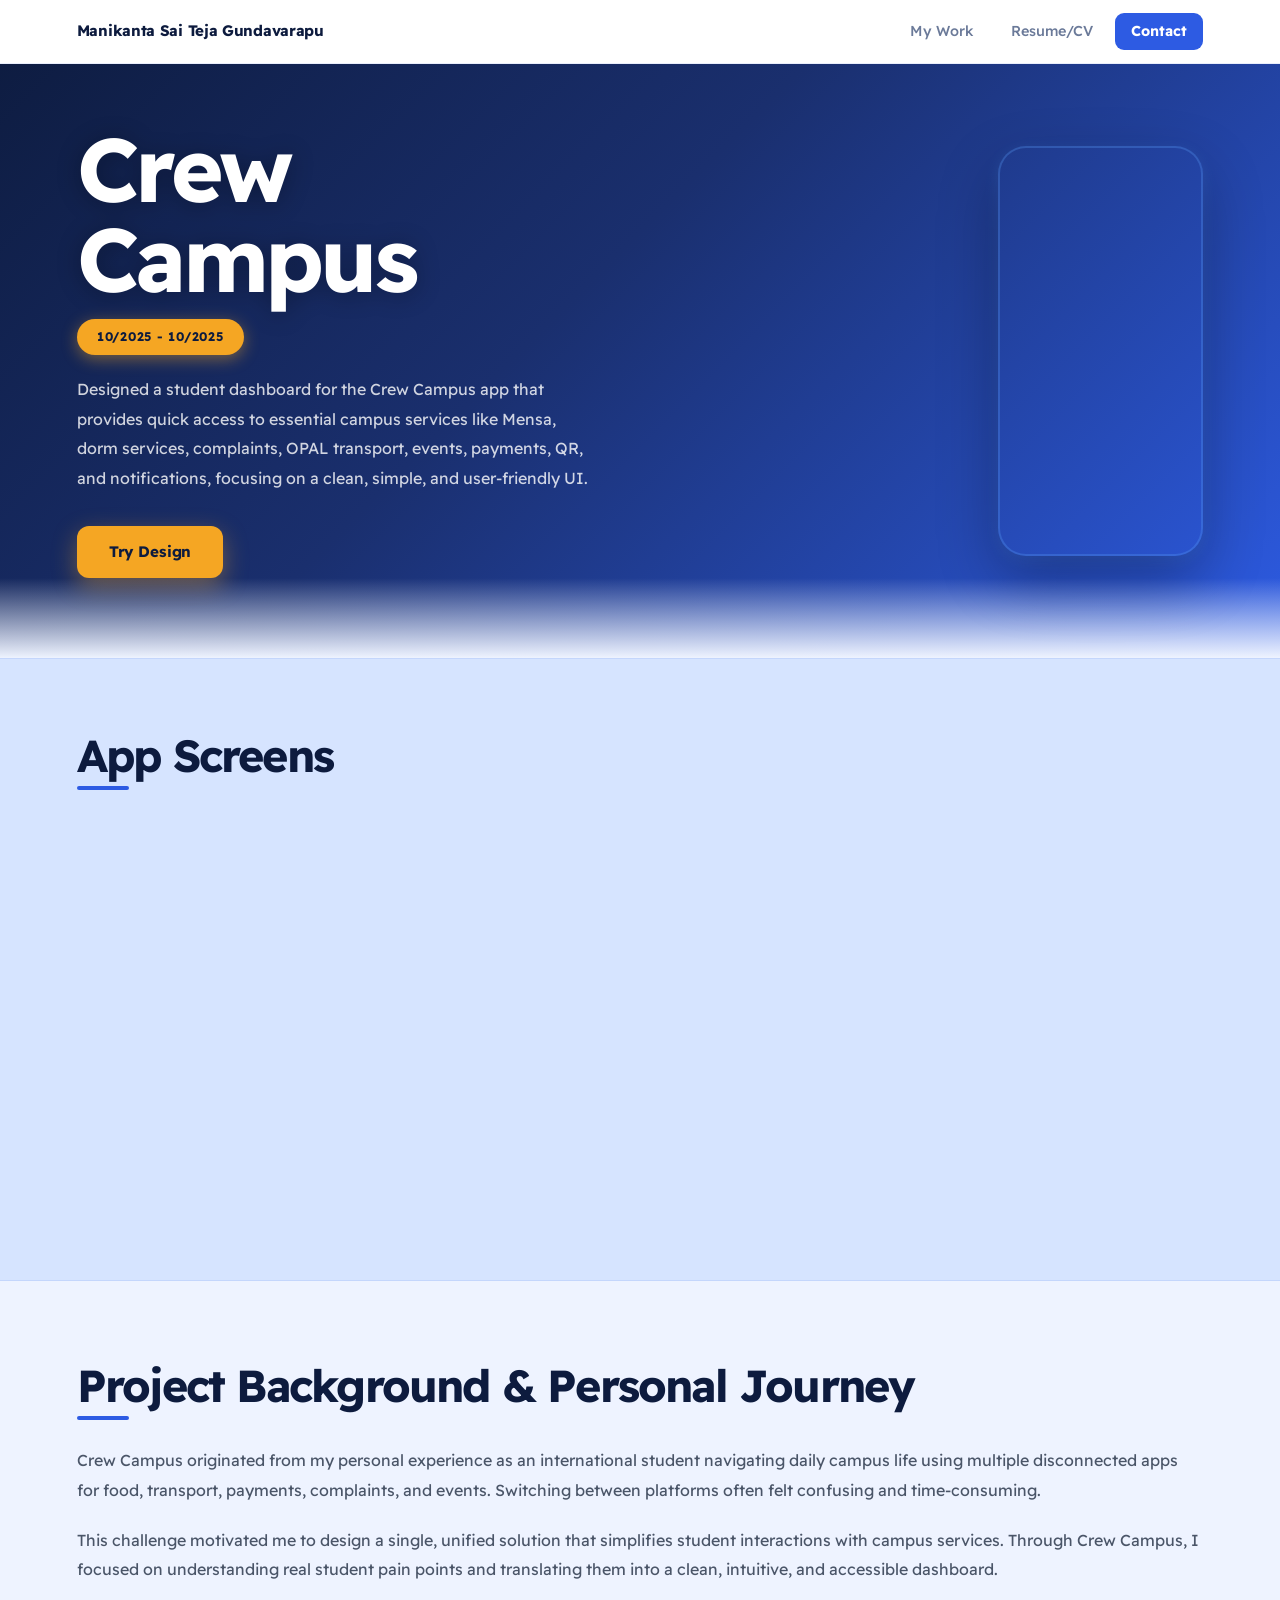
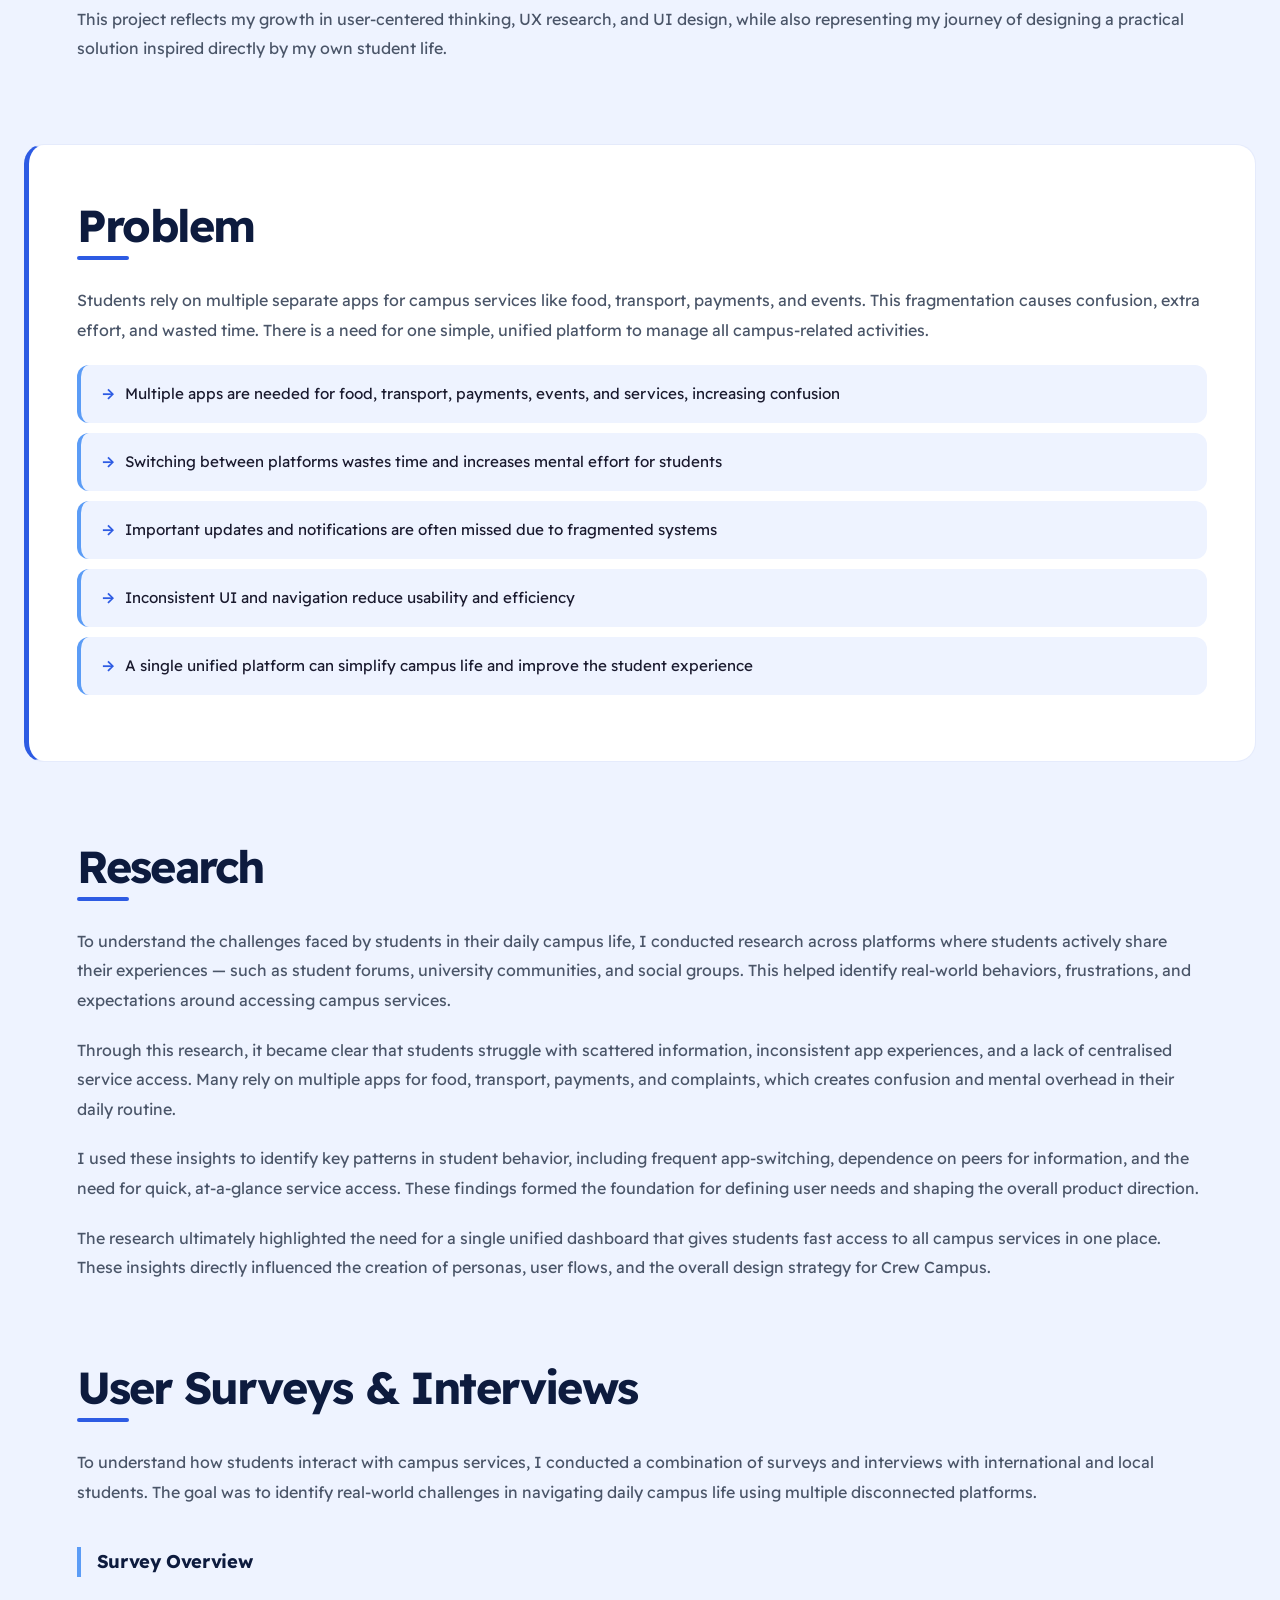
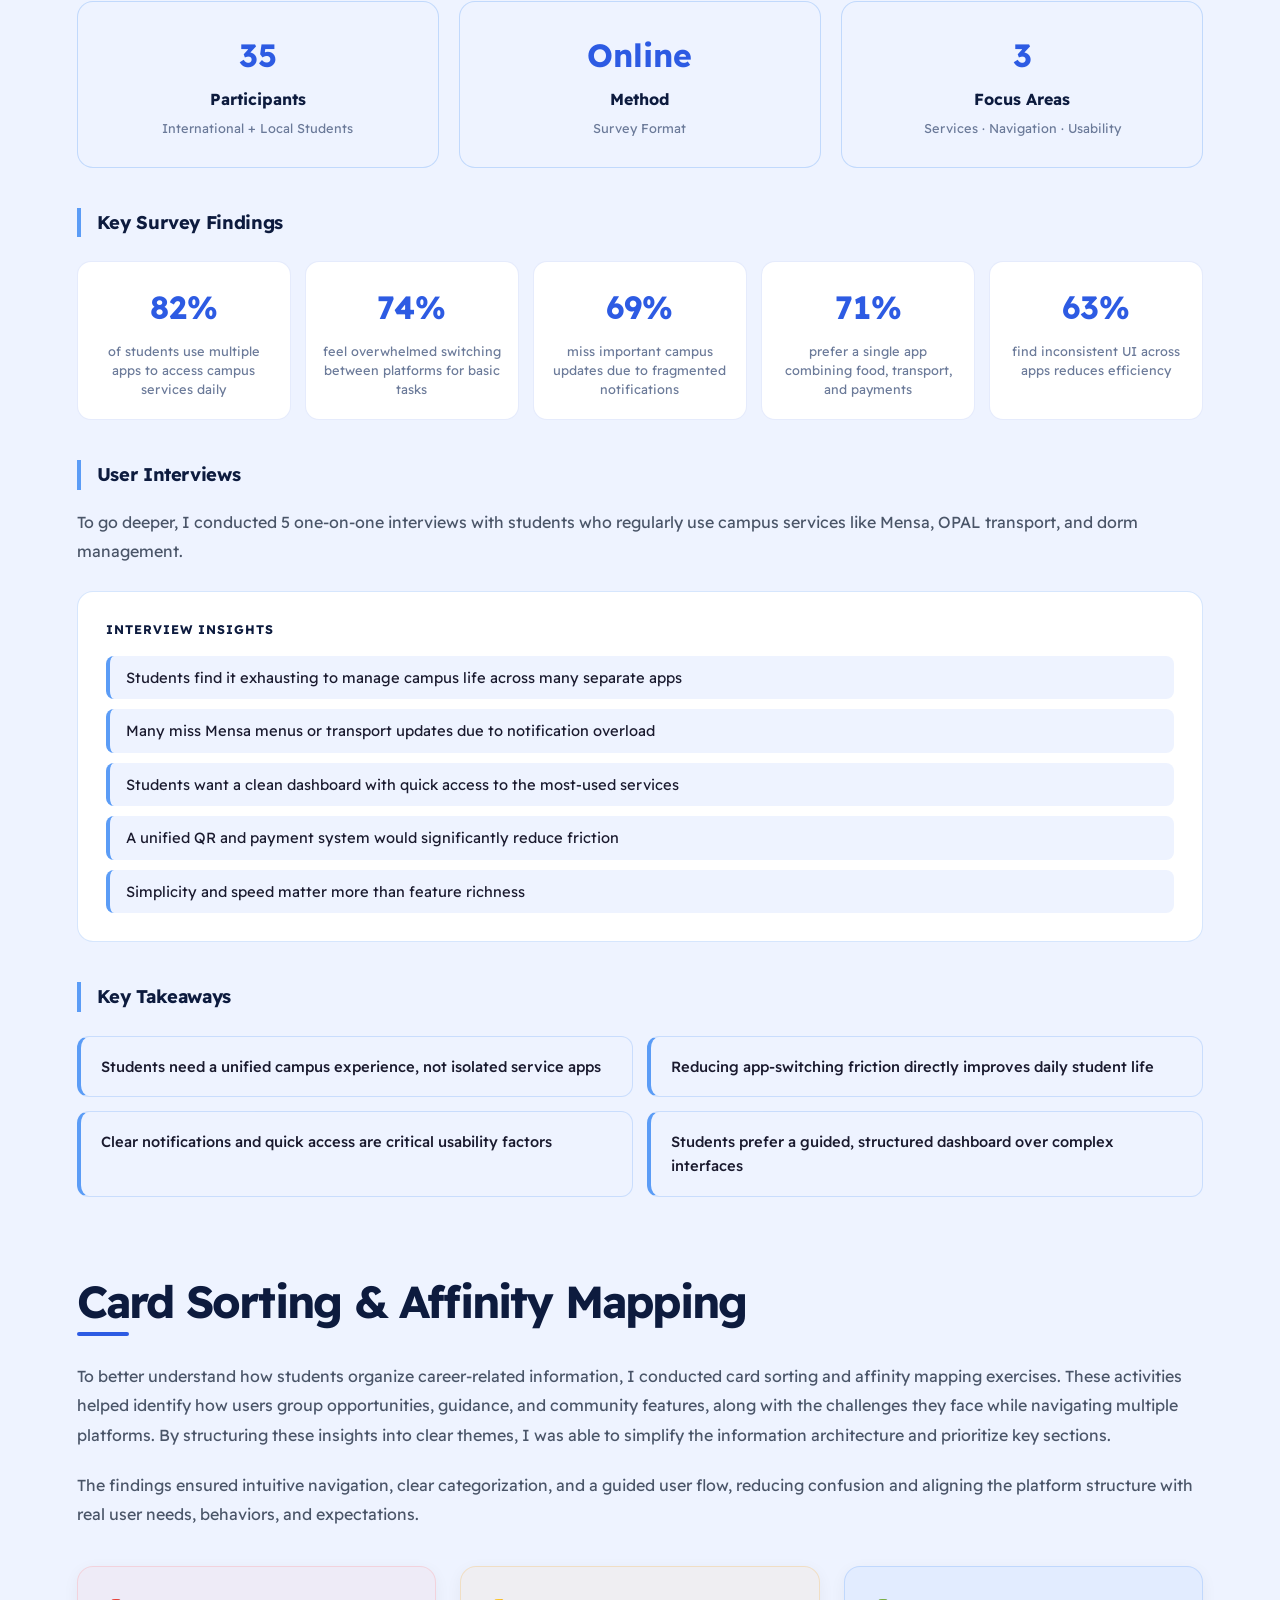
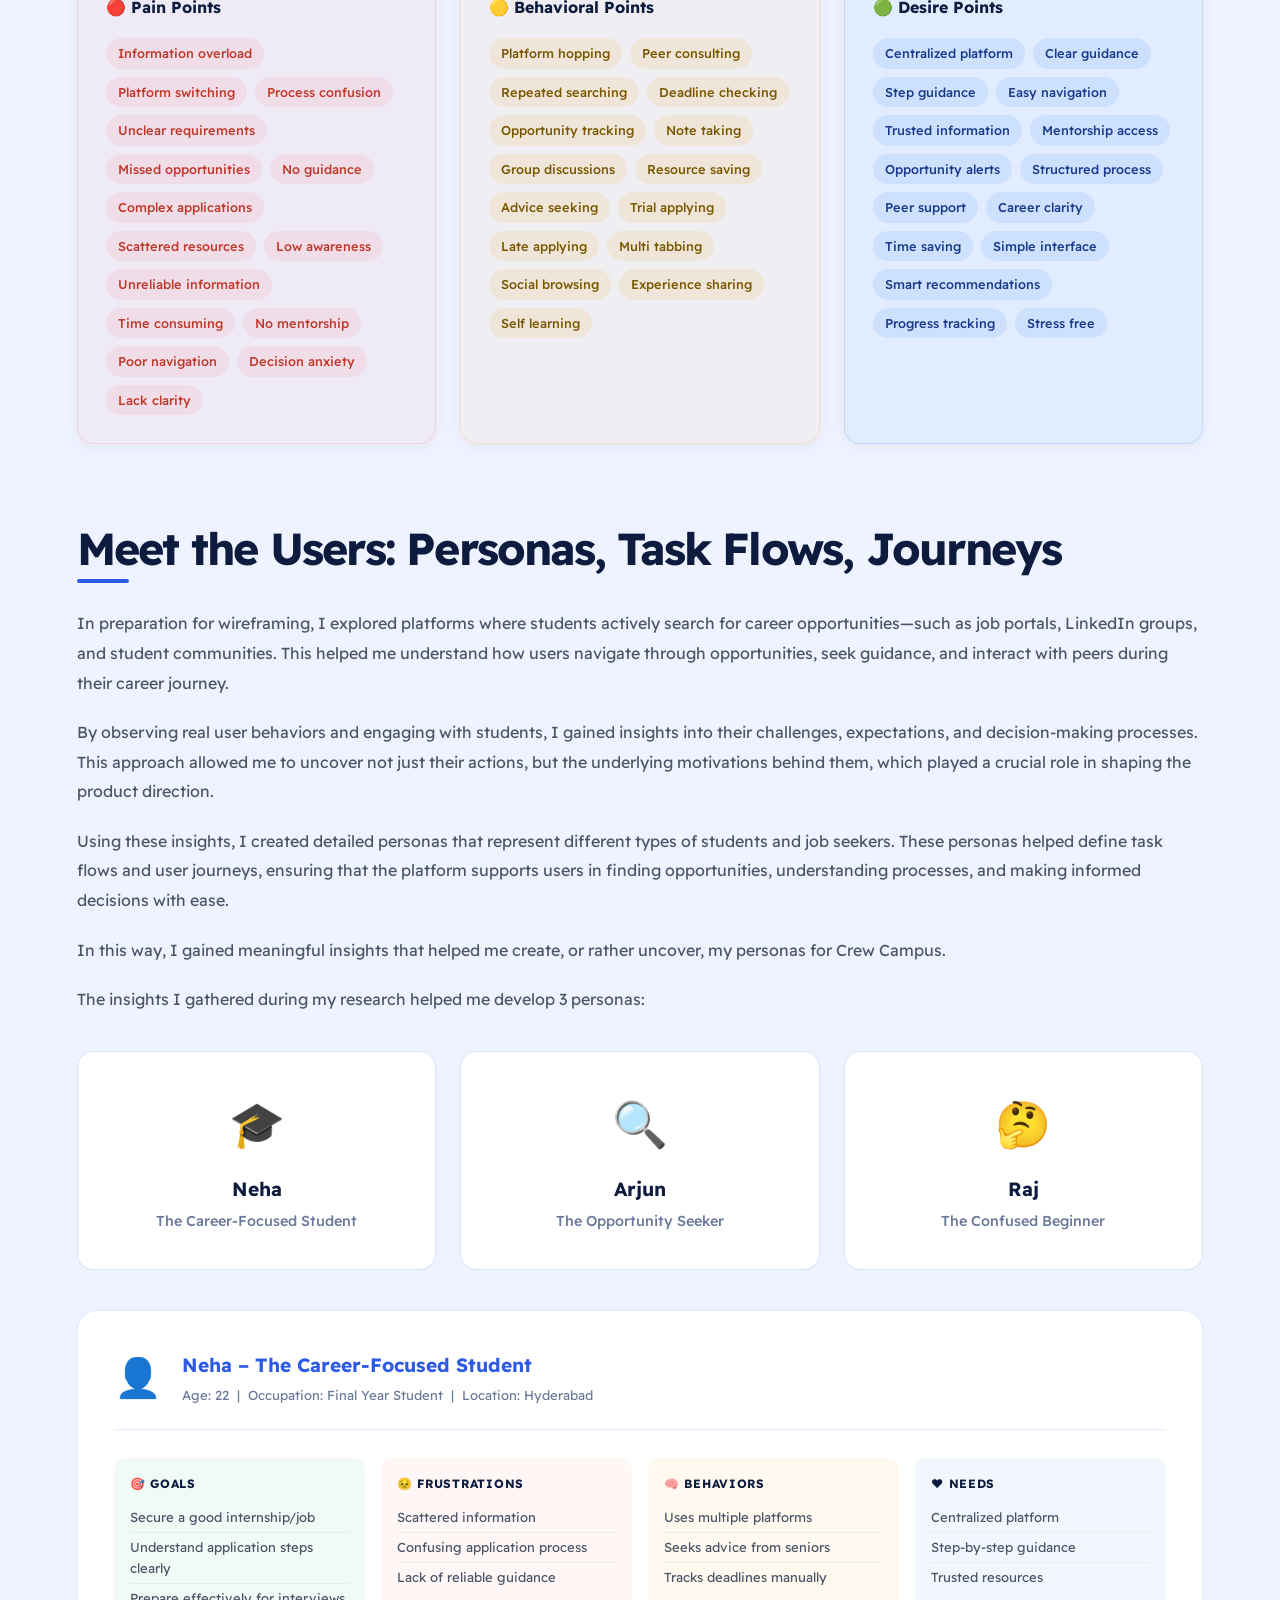
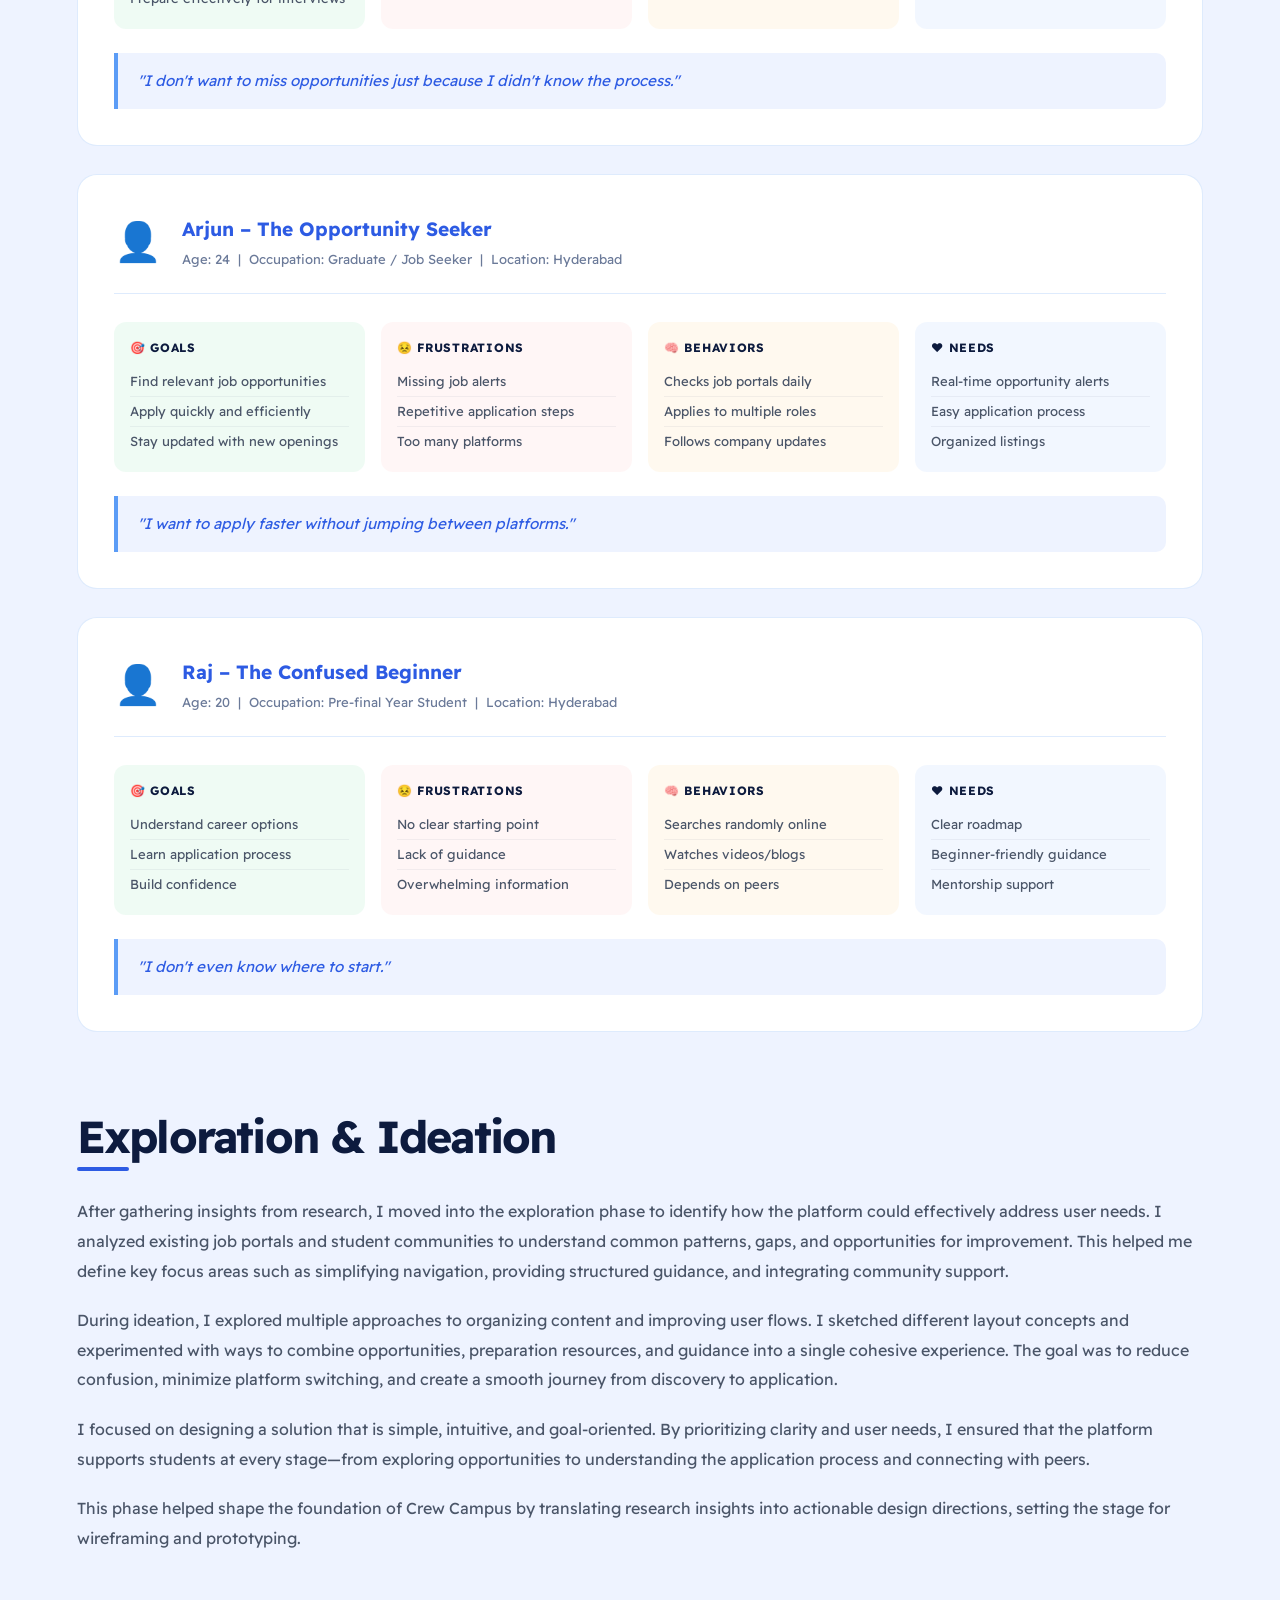
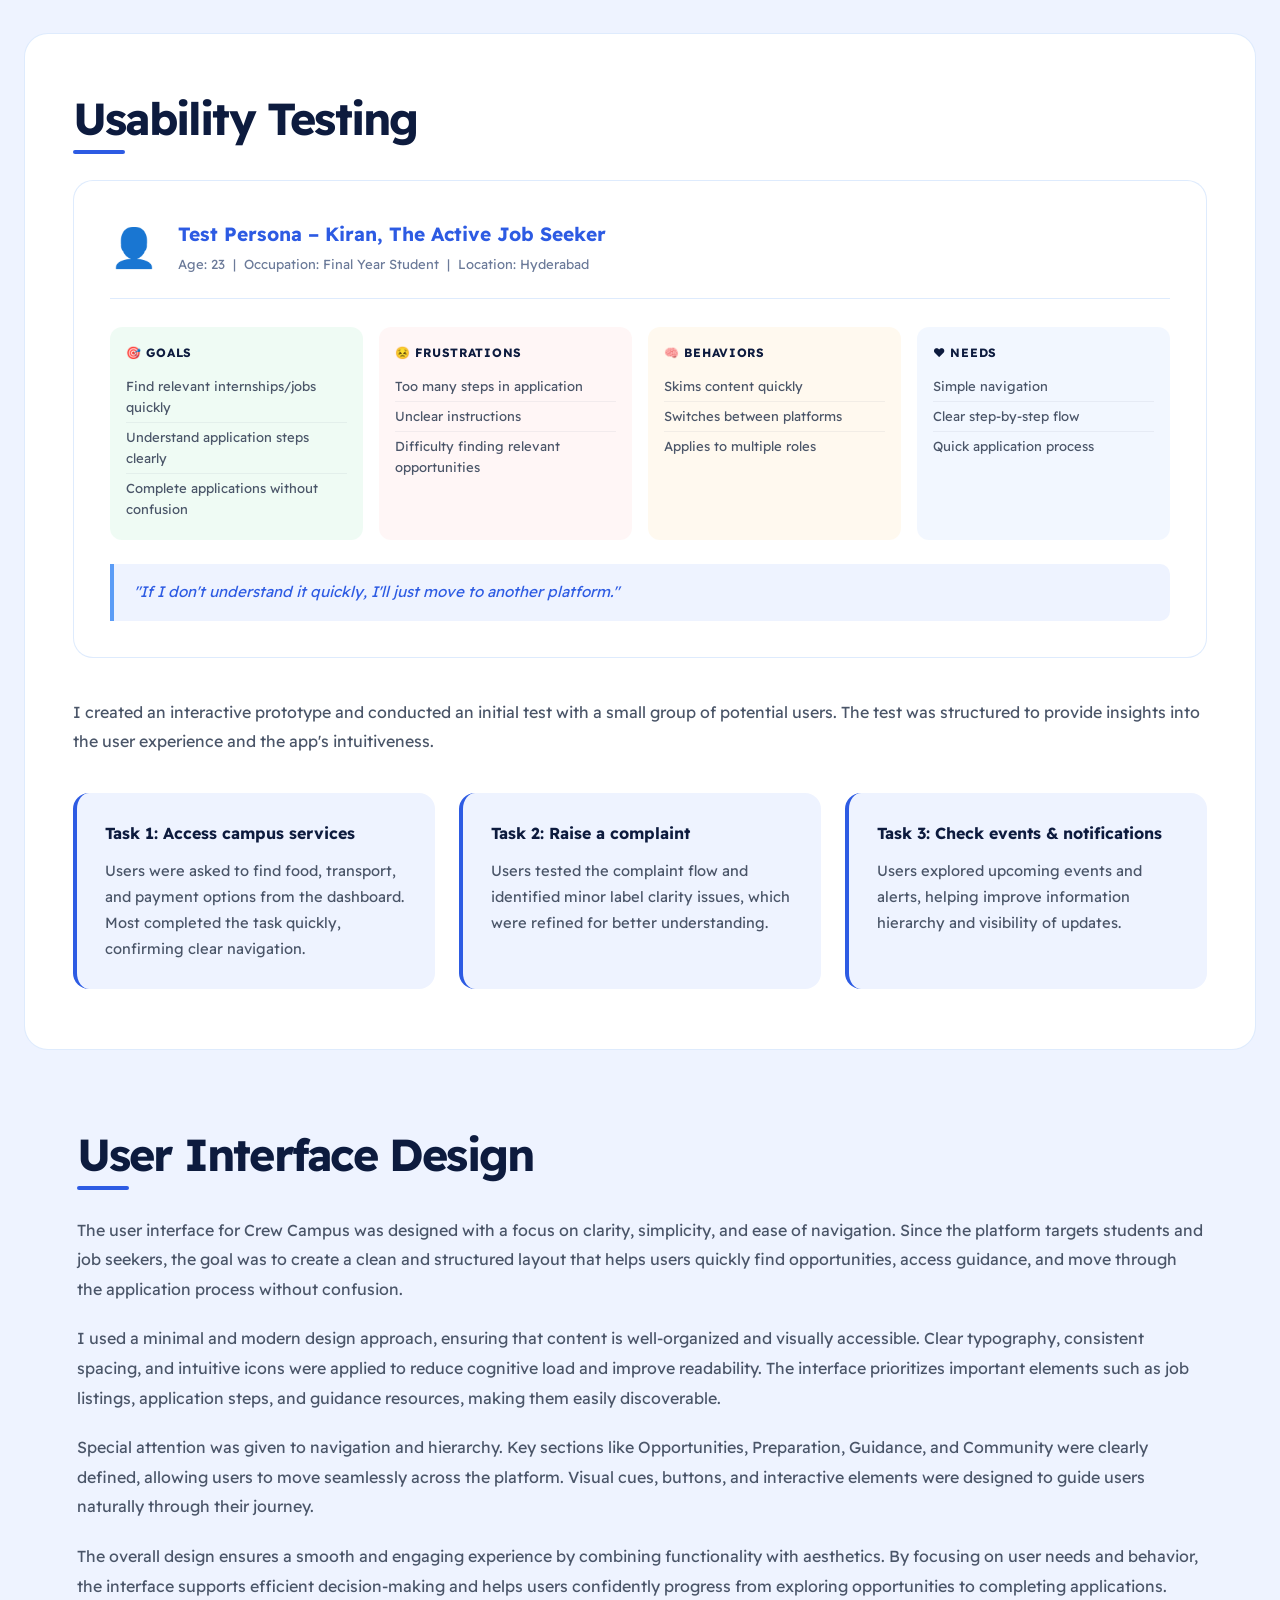
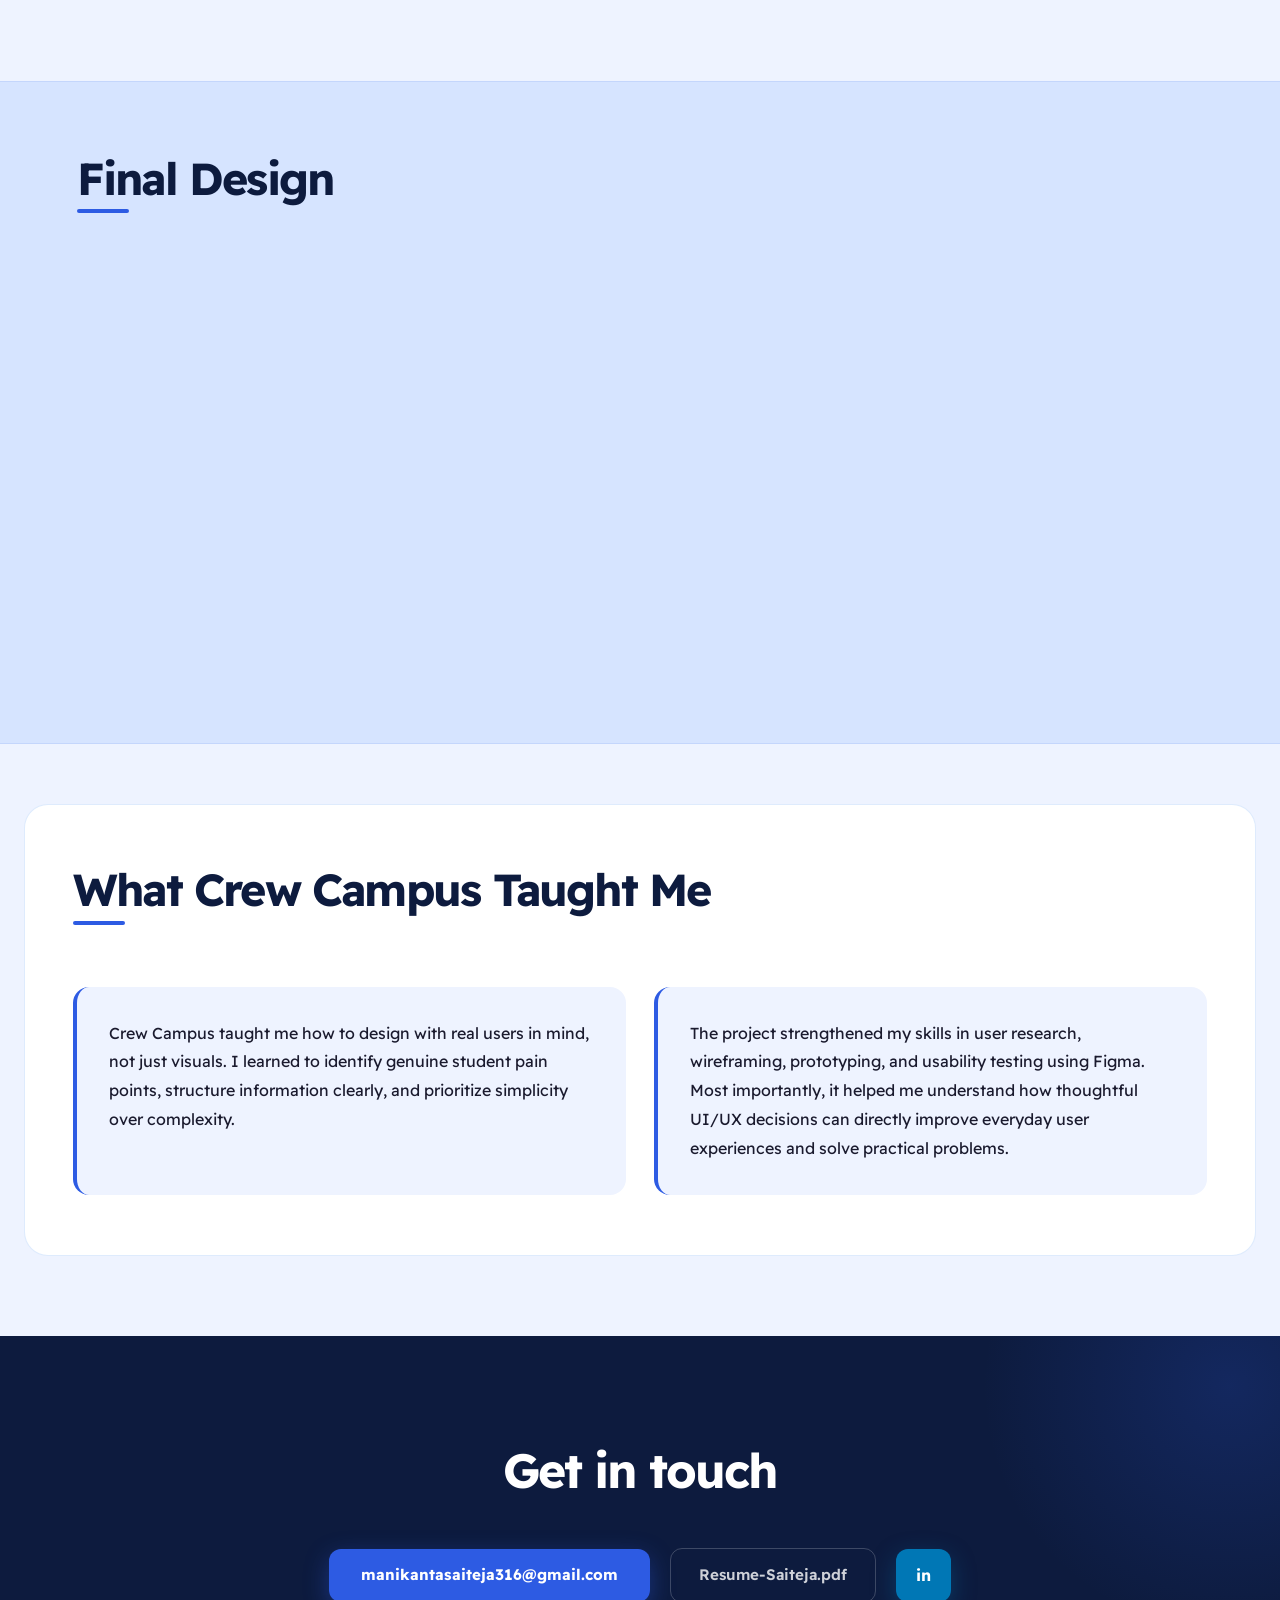
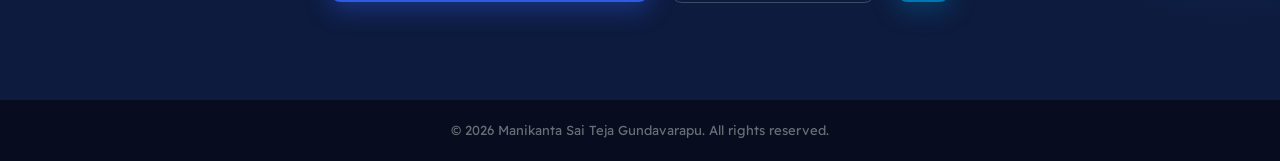
==== crew-campus/index.html @ d5b41d4a "Redesign portfolio: consistent light theme, new color systems for all case studies" ====
<!DOCTYPE html>
<html lang="en">
<head>
    <meta charset="UTF-8">
    <meta name="viewport" content="width=device-width, initial-scale=1.0">
    <title>Crew Campus - Case Study</title>
    <link href="https://fonts.googleapis.com/css?family=Readex+Pro:400,500,600,700,800&display=swap" rel="stylesheet" />
    <link rel="preconnect" href="https://fonts.googleapis.com" />
    <link rel="preconnect" href="https://fonts.gstatic.com" crossorigin />
    <link href="https://fonts.googleapis.com/css2?family=Inter:wght@400;500;600;700;800;900&display=swap" rel="stylesheet" />
    <link href="./css/main.css" rel="stylesheet" />
</head>
<body>
    <div class="main-container">
        <!-- Navigation Header -->
        <nav class="nav-header">
            <div class="nav-container">
                <a href="../index.html" class="nav-name">Manikanta Sai Teja Gundavarapu</a>
                <div class="nav-links">
                    <a href="../index.html" class="nav-item">My Work</a>
                    <a href="https://drive.google.com/file/d/1WfQl97TthRZkP6kutEcEHhvJuOFtfp_x/view?usp=sharing" target="_blank" rel="noopener" class="nav-item">Resume/CV</a>
                    <a href="../contact-page.html" class="nav-item">Contact</a>
                </div>
            </div>
        </nav>

        <!-- Hero Section -->
        <section class="hero-section">
            <div class="hero-background">
                <div class="bg-screen bg-screen-1"></div>
                <div class="bg-screen bg-screen-2"></div>
                <div class="bg-screen bg-screen-3"></div>
                <div class="bg-screen bg-screen-4"></div>
                <div class="bg-screen bg-screen-5"></div>
            </div>
            <div class="hero-inner">
                <div class="hero-content">
                    <h1 class="project-title">Crew Campus</h1>
                    <div class="project-date">10/2025 - 10/2025</div>
                    <p class="project-description">Designed a student dashboard for the Crew Campus app that provides quick access to essential campus services like Mensa, dorm services, complaints, OPAL transport, events, payments, QR, and notifications, focusing on a clean, simple, and user-friendly UI.</p>
                    <a href="https://tech-mobile-82986399.figma.site/" target="_blank" class="try-design-button">Try Design</a>
                </div>
                <div class="hero-mobile">
                    <div class="main-mobile-screen"></div>
                </div>
            </div>
        </section>

        <!-- Mobile Screens Gallery -->
        <section class="mobile-gallery">
            <div class="gallery-inner">
                <h2 class="section-title">App Screens</h2>
                <div class="mobile-screens-grid">
                <div class="mobile-screen screen-1"></div>
                <div class="mobile-screen screen-2"></div>
                <div class="mobile-screen screen-3"></div>
                <div class="mobile-screen screen-4"></div>
                <div class="mobile-screen screen-5"></div>
                <div class="mobile-screen screen-6"></div>
                <div class="mobile-screen screen-7"></div>
                <div class="mobile-screen screen-8"></div>
            </div>
            </div>
        </section>

        <!-- Project Background -->
        <section class="content-section">
            <h2 class="section-title">Project Background & Personal Journey</h2>
            <p class="content-text">Crew Campus originated from my personal experience as an international student navigating daily campus life using multiple disconnected apps for food, transport, payments, complaints, and events. Switching between platforms often felt confusing and time-consuming.</p>
            
            <p class="content-text">This challenge motivated me to design a single, unified solution that simplifies student interactions with campus services. Through Crew Campus, I focused on understanding real student pain points and translating them into a clean, intuitive, and accessible dashboard.</p>
            
            <p class="content-text">This project reflects my growth in user-centered thinking, UX research, and UI design, while also representing my journey of designing a practical solution inspired directly by my own student life.</p>
        </section>

        <!-- Problem Section -->
        <section class="problem-section">
            <h2 class="section-title">Problem</h2>
            <p class="content-text">Students rely on multiple separate apps for campus services like food, transport, payments, and events. This fragmentation causes confusion, extra effort, and wasted time. There is a need for one simple, unified platform to manage all campus-related activities.</p>
            
            <div class="problem-points">
                <ul>
                    <li>Multiple apps are needed for food, transport, payments, events, and services, increasing confusion</li>
                    <li>Switching between platforms wastes time and increases mental effort for students</li>
                    <li>Important updates and notifications are often missed due to fragmented systems</li>
                    <li>Inconsistent UI and navigation reduce usability and efficiency</li>
                    <li>A single unified platform can simplify campus life and improve the student experience</li>
                </ul>
            </div>
        </section>

        <!-- Research Section -->
        <section class="content-section">
            <h2 class="section-title">Research</h2>
            <p class="content-text">To understand the challenges faced by students in their daily campus life, I conducted research across platforms where students actively share their experiences — such as student forums, university communities, and social groups. This helped identify real-world behaviors, frustrations, and expectations around accessing campus services.</p>
            <p class="content-text">Through this research, it became clear that students struggle with scattered information, inconsistent app experiences, and a lack of centralised service access. Many rely on multiple apps for food, transport, payments, and complaints, which creates confusion and mental overhead in their daily routine.</p>
            <p class="content-text">I used these insights to identify key patterns in student behavior, including frequent app-switching, dependence on peers for information, and the need for quick, at-a-glance service access. These findings formed the foundation for defining user needs and shaping the overall product direction.</p>
            <p class="content-text">The research ultimately highlighted the need for a single unified dashboard that gives students fast access to all campus services in one place. These insights directly influenced the creation of personas, user flows, and the overall design strategy for Crew Campus.</p>
        </section>

        <!-- User Surveys & Interviews -->
        <section class="content-section">
            <h2 class="section-title">User Surveys & Interviews</h2>
            <p class="content-text">To understand how students interact with campus services, I conducted a combination of surveys and interviews with international and local students. The goal was to identify real-world challenges in navigating daily campus life using multiple disconnected platforms.</p>

            <h3 class="subsection-title">Survey Overview</h3>
            <div class="survey-overview-grid">
                <div class="survey-stat-card">
                    <span class="survey-stat-number">35</span>
                    <span class="survey-stat-label">Participants</span>
                    <span class="survey-stat-sub">International + Local Students</span>
                </div>
                <div class="survey-stat-card">
                    <span class="survey-stat-number">Online</span>
                    <span class="survey-stat-label">Method</span>
                    <span class="survey-stat-sub">Survey Format</span>
                </div>
                <div class="survey-stat-card">
                    <span class="survey-stat-number">3</span>
                    <span class="survey-stat-label">Focus Areas</span>
                    <span class="survey-stat-sub">Services · Navigation · Usability</span>
                </div>
            </div>

            <h3 class="subsection-title">Key Survey Findings</h3>
            <div class="survey-findings-grid">
                <div class="finding-card"><span class="finding-percent">82%</span><p>of students use multiple apps to access campus services daily</p></div>
                <div class="finding-card"><span class="finding-percent">74%</span><p>feel overwhelmed switching between platforms for basic tasks</p></div>
                <div class="finding-card"><span class="finding-percent">69%</span><p>miss important campus updates due to fragmented notifications</p></div>
                <div class="finding-card"><span class="finding-percent">71%</span><p>prefer a single app combining food, transport, and payments</p></div>
                <div class="finding-card"><span class="finding-percent">63%</span><p>find inconsistent UI across apps reduces efficiency</p></div>
            </div>

            <h3 class="subsection-title">User Interviews</h3>
            <p class="content-text">To go deeper, I conducted 5 one-on-one interviews with students who regularly use campus services like Mensa, OPAL transport, and dorm management.</p>
            <div class="interview-insights">
                <h4 class="insights-title">Interview Insights</h4>
                <ul class="insights-list">
                    <li>Students find it exhausting to manage campus life across many separate apps</li>
                    <li>Many miss Mensa menus or transport updates due to notification overload</li>
                    <li>Students want a clean dashboard with quick access to the most-used services</li>
                    <li>A unified QR and payment system would significantly reduce friction</li>
                    <li>Simplicity and speed matter more than feature richness</li>
                </ul>
            </div>

            <h3 class="subsection-title">Key Takeaways</h3>
            <div class="takeaways-grid">
                <div class="takeaway-card">Students need a unified campus experience, not isolated service apps</div>
                <div class="takeaway-card">Reducing app-switching friction directly improves daily student life</div>
                <div class="takeaway-card">Clear notifications and quick access are critical usability factors</div>
                <div class="takeaway-card">Students prefer a guided, structured dashboard over complex interfaces</div>
            </div>
        </section>

        <!-- Card Sorting & Affinity Mapping -->
        <section class="content-section">
            <h2 class="section-title">Card Sorting & Affinity Mapping</h2>
            <p class="content-text">To better understand how students organize career-related information, I conducted card sorting and affinity mapping exercises. These activities helped identify how users group opportunities, guidance, and community features, along with the challenges they face while navigating multiple platforms. By structuring these insights into clear themes, I was able to simplify the information architecture and prioritize key sections.</p>
            <p class="content-text">The findings ensured intuitive navigation, clear categorization, and a guided user flow, reducing confusion and aligning the platform structure with real user needs, behaviors, and expectations.</p>

            <div class="affinity-grid">
                <div class="affinity-card pain">
                    <h3 class="affinity-title">🔴 Pain Points</h3>
                    <ul class="affinity-list">
                        <li>Information overload</li><li>Platform switching</li><li>Process confusion</li>
                        <li>Unclear requirements</li><li>Missed opportunities</li><li>No guidance</li>
                        <li>Complex applications</li><li>Scattered resources</li><li>Low awareness</li>
                        <li>Unreliable information</li><li>Time consuming</li><li>No mentorship</li>
                        <li>Poor navigation</li><li>Decision anxiety</li><li>Lack clarity</li>
                    </ul>
                </div>
                <div class="affinity-card behavioral">
                    <h3 class="affinity-title">🟡 Behavioral Points</h3>
                    <ul class="affinity-list">
                        <li>Platform hopping</li><li>Peer consulting</li><li>Repeated searching</li>
                        <li>Deadline checking</li><li>Opportunity tracking</li><li>Note taking</li>
                        <li>Group discussions</li><li>Resource saving</li><li>Advice seeking</li>
                        <li>Trial applying</li><li>Late applying</li><li>Multi tabbing</li>
                        <li>Social browsing</li><li>Experience sharing</li><li>Self learning</li>
                    </ul>
                </div>
                <div class="affinity-card desire">
                    <h3 class="affinity-title">🟢 Desire Points</h3>
                    <ul class="affinity-list">
                        <li>Centralized platform</li><li>Clear guidance</li><li>Step guidance</li>
                        <li>Easy navigation</li><li>Trusted information</li><li>Mentorship access</li>
                        <li>Opportunity alerts</li><li>Structured process</li><li>Peer support</li>
                        <li>Career clarity</li><li>Time saving</li><li>Simple interface</li>
                        <li>Smart recommendations</li><li>Progress tracking</li><li>Stress free</li>
                    </ul>
                </div>
            </div>
        </section>

        <!-- Meet the Users Section -->
        <section class="content-section">
            <h2 class="section-title">Meet the Users: Personas, Task Flows, Journeys</h2>
            <p class="content-text">In preparation for wireframing, I explored platforms where students actively search for career opportunities—such as job portals, LinkedIn groups, and student communities. This helped me understand how users navigate through opportunities, seek guidance, and interact with peers during their career journey.</p>
            <p class="content-text">By observing real user behaviors and engaging with students, I gained insights into their challenges, expectations, and decision-making processes. This approach allowed me to uncover not just their actions, but the underlying motivations behind them, which played a crucial role in shaping the product direction.</p>
            <p class="content-text">Using these insights, I created detailed personas that represent different types of students and job seekers. These personas helped define task flows and user journeys, ensuring that the platform supports users in finding opportunities, understanding processes, and making informed decisions with ease.</p>
            <p class="content-text">In this way, I gained meaningful insights that helped me create, or rather uncover, my personas for Crew Campus.</p>
            <p class="content-text">The insights I gathered during my research helped me develop 3 personas:</p>

            <div class="personas-grid">
                <div class="persona-card">
                    <div class="persona-avatar">🎓</div>
                    <h3 class="persona-name">Neha</h3>
                    <p class="persona-role">The Career-Focused Student</p>
                </div>
                <div class="persona-card">
                    <div class="persona-avatar">🔍</div>
                    <h3 class="persona-name">Arjun</h3>
                    <p class="persona-role">The Opportunity Seeker</p>
                </div>
                <div class="persona-card">
                    <div class="persona-avatar">🤔</div>
                    <h3 class="persona-name">Raj</h3>
                    <p class="persona-role">The Confused Beginner</p>
                </div>
            </div>

            <!-- Detailed Personas -->
            <div class="detailed-personas">

                <!-- Neha -->
                <div class="detailed-persona-card">
                    <div class="dp-header">
                        <span class="dp-avatar">👤</span>
                        <div>
                            <h3 class="dp-name">Neha – The Career-Focused Student</h3>
                            <p class="dp-meta">Age: 22 &nbsp;|&nbsp; Occupation: Final Year Student &nbsp;|&nbsp; Location: Hyderabad</p>
                        </div>
                    </div>
                    <div class="dp-grid">
                        <div class="dp-block goals"><h4>🎯 Goals</h4><ul><li>Secure a good internship/job</li><li>Understand application steps clearly</li><li>Prepare effectively for interviews</li></ul></div>
                        <div class="dp-block frustrations"><h4>😣 Frustrations</h4><ul><li>Scattered information</li><li>Confusing application process</li><li>Lack of reliable guidance</li></ul></div>
                        <div class="dp-block behaviors"><h4>🧠 Behaviors</h4><ul><li>Uses multiple platforms</li><li>Seeks advice from seniors</li><li>Tracks deadlines manually</li></ul></div>
                        <div class="dp-block needs"><h4>❤️ Needs</h4><ul><li>Centralized platform</li><li>Step-by-step guidance</li><li>Trusted resources</li></ul></div>
                    </div>
                    <div class="dp-quote">"I don't want to miss opportunities just because I didn't know the process."</div>
                </div>

                <!-- Arjun -->
                <div class="detailed-persona-card">
                    <div class="dp-header">
                        <span class="dp-avatar">👤</span>
                        <div>
                            <h3 class="dp-name">Arjun – The Opportunity Seeker</h3>
                            <p class="dp-meta">Age: 24 &nbsp;|&nbsp; Occupation: Graduate / Job Seeker &nbsp;|&nbsp; Location: Hyderabad</p>
                        </div>
                    </div>
                    <div class="dp-grid">
                        <div class="dp-block goals"><h4>🎯 Goals</h4><ul><li>Find relevant job opportunities</li><li>Apply quickly and efficiently</li><li>Stay updated with new openings</li></ul></div>
                        <div class="dp-block frustrations"><h4>😣 Frustrations</h4><ul><li>Missing job alerts</li><li>Repetitive application steps</li><li>Too many platforms</li></ul></div>
                        <div class="dp-block behaviors"><h4>🧠 Behaviors</h4><ul><li>Checks job portals daily</li><li>Applies to multiple roles</li><li>Follows company updates</li></ul></div>
                        <div class="dp-block needs"><h4>❤️ Needs</h4><ul><li>Real-time opportunity alerts</li><li>Easy application process</li><li>Organized listings</li></ul></div>
                    </div>
                    <div class="dp-quote">"I want to apply faster without jumping between platforms."</div>
                </div>

                <!-- Raj -->
                <div class="detailed-persona-card">
                    <div class="dp-header">
                        <span class="dp-avatar">👤</span>
                        <div>
                            <h3 class="dp-name">Raj – The Confused Beginner</h3>
                            <p class="dp-meta">Age: 20 &nbsp;|&nbsp; Occupation: Pre-final Year Student &nbsp;|&nbsp; Location: Hyderabad</p>
                        </div>
                    </div>
                    <div class="dp-grid">
                        <div class="dp-block goals"><h4>🎯 Goals</h4><ul><li>Understand career options</li><li>Learn application process</li><li>Build confidence</li></ul></div>
                        <div class="dp-block frustrations"><h4>😣 Frustrations</h4><ul><li>No clear starting point</li><li>Lack of guidance</li><li>Overwhelming information</li></ul></div>
                        <div class="dp-block behaviors"><h4>🧠 Behaviors</h4><ul><li>Searches randomly online</li><li>Watches videos/blogs</li><li>Depends on peers</li></ul></div>
                        <div class="dp-block needs"><h4>❤️ Needs</h4><ul><li>Clear roadmap</li><li>Beginner-friendly guidance</li><li>Mentorship support</li></ul></div>
                    </div>
                    <div class="dp-quote">"I don't even know where to start."</div>
                </div>

            </div>
        </section>

        <!-- Exploration & Ideation -->
        <section class="content-section">
            <h2 class="section-title">Exploration & Ideation</h2>
            <p class="content-text">After gathering insights from research, I moved into the exploration phase to identify how the platform could effectively address user needs. I analyzed existing job portals and student communities to understand common patterns, gaps, and opportunities for improvement. This helped me define key focus areas such as simplifying navigation, providing structured guidance, and integrating community support.</p>
            <p class="content-text">During ideation, I explored multiple approaches to organizing content and improving user flows. I sketched different layout concepts and experimented with ways to combine opportunities, preparation resources, and guidance into a single cohesive experience. The goal was to reduce confusion, minimize platform switching, and create a smooth journey from discovery to application.</p>
            <p class="content-text">I focused on designing a solution that is simple, intuitive, and goal-oriented. By prioritizing clarity and user needs, I ensured that the platform supports students at every stage—from exploring opportunities to understanding the application process and connecting with peers.</p>
            <p class="content-text">This phase helped shape the foundation of Crew Campus by translating research insights into actionable design directions, setting the stage for wireframing and prototyping.</p>
        </section>

        <!-- Usability Testing -->
        <section class="testing-section">
            <h2 class="section-title">Usability Testing</h2>

            <!-- Test Persona -->
            <div class="detailed-persona-card" style="margin-bottom: 40px;">
                <div class="dp-header">
                    <span class="dp-avatar">👤</span>
                    <div>
                        <h3 class="dp-name">Test Persona – Kiran, The Active Job Seeker</h3>
                        <p class="dp-meta">Age: 23 &nbsp;|&nbsp; Occupation: Final Year Student &nbsp;|&nbsp; Location: Hyderabad</p>
                    </div>
                </div>
                <div class="dp-grid">
                    <div class="dp-block goals"><h4>🎯 Goals</h4><ul><li>Find relevant internships/jobs quickly</li><li>Understand application steps clearly</li><li>Complete applications without confusion</li></ul></div>
                    <div class="dp-block frustrations"><h4>😣 Frustrations</h4><ul><li>Too many steps in application</li><li>Unclear instructions</li><li>Difficulty finding relevant opportunities</li></ul></div>
                    <div class="dp-block behaviors"><h4>🧠 Behaviors</h4><ul><li>Skims content quickly</li><li>Switches between platforms</li><li>Applies to multiple roles</li></ul></div>
                    <div class="dp-block needs"><h4>❤️ Needs</h4><ul><li>Simple navigation</li><li>Clear step-by-step flow</li><li>Quick application process</li></ul></div>
                </div>
                <div class="dp-quote">"If I don't understand it quickly, I'll just move to another platform."</div>
            </div>

            <p class="content-text">I created an interactive prototype and conducted an initial test with a small group of potential users. The test was structured to provide insights into the user experience and the app's intuitiveness.</p>
            
            <div class="testing-tasks">
                <div class="task">
                    <h4>Task 1: Access campus services</h4>
                    <p>Users were asked to find food, transport, and payment options from the dashboard. Most completed the task quickly, confirming clear navigation.</p>
                </div>
                <div class="task">
                    <h4>Task 2: Raise a complaint</h4>
                    <p>Users tested the complaint flow and identified minor label clarity issues, which were refined for better understanding.</p>
                </div>
                <div class="task">
                    <h4>Task 3: Check events & notifications</h4>
                    <p>Users explored upcoming events and alerts, helping improve information hierarchy and visibility of updates.</p>
                </div>
            </div>
        </section>

        <!-- User Interface Design -->
        <section class="content-section">
            <h2 class="section-title">User Interface Design</h2>
            <p class="content-text">The user interface for Crew Campus was designed with a focus on clarity, simplicity, and ease of navigation. Since the platform targets students and job seekers, the goal was to create a clean and structured layout that helps users quickly find opportunities, access guidance, and move through the application process without confusion.</p>
            <p class="content-text">I used a minimal and modern design approach, ensuring that content is well-organized and visually accessible. Clear typography, consistent spacing, and intuitive icons were applied to reduce cognitive load and improve readability. The interface prioritizes important elements such as job listings, application steps, and guidance resources, making them easily discoverable.</p>
            <p class="content-text">Special attention was given to navigation and hierarchy. Key sections like Opportunities, Preparation, Guidance, and Community were clearly defined, allowing users to move seamlessly across the platform. Visual cues, buttons, and interactive elements were designed to guide users naturally through their journey.</p>
            <p class="content-text">The overall design ensures a smooth and engaging experience by combining functionality with aesthetics. By focusing on user needs and behavior, the interface supports efficient decision-making and helps users confidently progress from exploring opportunities to completing applications.</p>
        </section>

        <!-- Final Screens -->
        <section class="final-gallery">
            <div class="gallery-inner">
                <h2 class="section-title">Final Design</h2>
                <div class="final-screens-grid">
                    <div class="final-screen final-1"></div>
                    <div class="final-screen final-2"></div>
                    <div class="final-screen final-3"></div>
                    <div class="final-screen final-4"></div>
                </div>
            </div>
        </section>

        <!-- Learnings -->
        <section class="learnings-section">
            <h2 class="section-title">What Crew Campus Taught Me</h2>
            <div class="learnings-content">
                <div class="learning-item">
                    <p>Crew Campus taught me how to design with real users in mind, not just visuals. I learned to identify genuine student pain points, structure information clearly, and prioritize simplicity over complexity.</p>
                </div>
                <div class="learning-item">
                    <p>The project strengthened my skills in user research, wireframing, prototyping, and usability testing using Figma. Most importantly, it helped me understand how thoughtful UI/UX decisions can directly improve everyday user experiences and solve practical problems.</p>
                </div>
            </div>
        </section>

        <!-- Contact Section -->
        <section class="contact-section">
            <div class="contact-content">
                <h2 class="contact-title">Get in touch</h2>
                <div class="contact-info">
                    <a href="mailto:manikantasaiteja316@gmail.com" class="contact-email">manikantasaiteja316@gmail.com</a>
                    <a href="https://drive.google.com/file/d/1WfQl97TthRZkP6kutEcEHhvJuOFtfp_x/view?usp=sharing" class="contact-resume">Resume-Saiteja.pdf</a>
                    <a href="https://www.linkedin.com/in/saiteja191" class="linkedin-icon">in</a>
                </div>
            </div>
        </section>
    </div>

    <!-- Copyright Footer -->
    <div class="footer-copyright">
        <div class="copyright-content">
            <p>&copy; 2026 Manikanta Sai Teja Gundavarapu. All rights reserved.</p>
        </div>
    </div>
    
    <script src="./js/animations.js"></script>
</body>
</html>
---- crew-campus/css/main.css ----
/* ── Crew Campus Design System ──
   Extracted from app screenshots:
   Primary Blue:   #2D5BE3
   Sky Blue:       #5B9CF6
   Light Blue Bg:  #EEF3FF
   Dark Navy:      #0D1B3E
   Body Text:      #1A1A2E
   Muted Text:     #6B7A99
   Green:          #3CC474
   Amber:          #F5A623
   Pink:           #F06292
   White Cards:    #FFFFFF
*/

*, *::before, *::after { box-sizing: border-box; margin: 0; padding: 0; }
html { scroll-behavior: smooth; max-width: 100%; overflow-x: hidden; }
body {
  font-family: 'Readex Pro', 'Inter', 'Arial', sans-serif;
  font-size: 18px;
  background: #EEF3FF;
  color: #1A1A2E;
  line-height: 1.6;
  overflow-x: hidden;
  max-width: 100%;
  -webkit-font-smoothing: antialiased;
}
a { color: inherit; text-decoration: none; }
img { max-width: 100%; display: block; }

/* ── NAV ── */
.nav-header {
  position: fixed;
  top: 0; left: 0; right: 0;
  z-index: 1000;
  display: flex;
  align-items: center;
  background: #ffffff;
  border-bottom: 1px solid rgba(45,91,227,0.1);
  padding: 0 6%;
  height: 64px;
  transition: box-shadow 0.25s ease;
}
.nav-container {
  display: flex;
  justify-content: space-between;
  align-items: center;
  width: 100%;
  max-width: 1400px;
  margin: 0 auto;
}
.nav-name {
  font-size: 0.95rem;
  font-weight: 700;
  color: #0D1B3E;
  transition: color 0.2s;
  letter-spacing: -0.02em;
}
.nav-name:hover { color: #2D5BE3; }
.nav-links { display: flex; gap: 6px; align-items: center; }
.nav-item {
  padding: 7px 16px;
  border-radius: 9px;
  font-size: 0.9rem;
  font-weight: 500;
  color: #6B7A99;
  transition: color 0.2s, background 0.2s;
}
.nav-item:hover { color: #0D1B3E; background: #EEF3FF; }
.nav-item:last-child {
  background: #2D5BE3;
  color: #fff;
  font-weight: 700;
}
.nav-item:last-child:hover { background: #1e4bc9; }

/* ── HERO ── */
.hero-section {
  width: 100%;
  min-height: 580px;
  position: relative;
  overflow: hidden;
  background: linear-gradient(135deg, #0D1B3E 0%, #1a2f6e 45%, #2D5BE3 100%);
  display: flex;
  align-items: center;
  padding-top: 64px;
}
.hero-section::after {
  content: '';
  position: absolute;
  bottom: 0; left: 0; right: 0;
  height: 80px;
  background: linear-gradient(to top, #EEF3FF, transparent);
  z-index: 5;
  pointer-events: none;
}
.hero-background {
  position: absolute;
  top: 0; left: 0;
  width: 100%; height: 100%;
  z-index: 1;
  overflow: hidden;
}
.bg-screen {
  position: absolute;
  background-size: contain;
  background-repeat: no-repeat;
  background-position: center;
  border-radius: 16px;
  opacity: 0.12;
}
.bg-screen:nth-child(odd)  { animation: bgFloat 7s ease-in-out infinite; }
.bg-screen:nth-child(even) { animation: bgFloat 9s ease-in-out infinite reverse; }
@keyframes bgFloat {
  0%,100% { transform: translateY(0px) rotate(var(--rotation, 0deg)); }
  50%      { transform: translateY(-16px) rotate(var(--rotation, 0deg)); }
}
.bg-screen-1 { background-image:url("../images/v85_16.png"); left:3%;  top:10%; width:70px; height:140px; --rotation:-20deg; animation-delay:0s; }
.bg-screen-2 { background-image:url("../images/v85_17.png"); left:13%; top:55%; width:65px; height:130px; --rotation:16deg;  animation-delay:1s; }
.bg-screen-3 { background-image:url("../images/v85_18.png"); left:22%; top:15%; width:70px; height:140px; --rotation:-10deg; animation-delay:2s; }
.bg-screen-4 { background-image:url("../images/v85_19.png"); left:74%; top:8%;  width:70px; height:140px; --rotation:-16deg; animation-delay:1.5s; }
.bg-screen-5 { background-image:url("../images/v85_20.png"); left:84%; top:55%; width:65px; height:130px; --rotation:20deg;  animation-delay:3s; }

.hero-content {
  position: relative;
  z-index: 10;
  flex: 1;
  max-width: 600px;
  padding: 60px 0 80px 6%;
  animation: fadeUp 0.8s ease both;
}
@keyframes fadeUp { from{opacity:0;transform:translateY(28px);} to{opacity:1;transform:translateY(0);} }

.hero-inner {
  position: relative;
  z-index: 10;
  width: 100%;
  max-width: 1400px;
  margin: 0 auto;
  display: flex;
  align-items: center;
  justify-content: space-between;
  gap: clamp(40px, 6vw, 80px);
}

.hero-mobile {
  flex-shrink: 0;
  z-index: 10;
  padding: 60px 6% 80px 0;
  animation: fadeRight 0.9s 0.2s ease both;
}
@keyframes fadeRight { from{opacity:0;transform:translateX(28px);} to{opacity:1;transform:translateX(0);} }

.project-title {
  font-size: clamp(3rem, 7vw, 7rem);
  font-weight: 900;
  color: #ffffff;
  letter-spacing: -0.04em;
  line-height: 1.0;
  margin-bottom: 16px;
  animation: fadeUp 0.7s 0.1s ease both;
  text-shadow: 0 2px 24px rgba(0,0,0,0.3);
}
.project-date {
  display: inline-block;
  font-size: 0.78rem;
  font-weight: 700;
  color: #0D1B3E;
  background: #F5A623;
  padding: 8px 20px;
  border-radius: 100px;
  letter-spacing: 0.06em;
  text-transform: uppercase;
  margin-bottom: 20px;
  animation: fadeUp 0.7s 0.2s ease both;
  box-shadow: 0 4px 16px rgba(245,166,35,0.45);
}
.project-description {
  font-size: 1rem;
  line-height: 1.85;
  color: rgba(255,255,255,0.8);
  max-width: 520px;
  margin-bottom: 32px;
  animation: fadeUp 0.7s 0.3s ease both;
}
.try-design-button {
  display: inline-flex;
  align-items: center;
  gap: 8px;
  padding: 14px 32px;
  background: #F5A623;
  color: #0D1B3E;
  font-size: 0.95rem;
  font-weight: 800;
  border-radius: 12px;
  box-shadow: 0 8px 24px rgba(245,166,35,0.4);
  transition: all 0.25s ease;
  letter-spacing: -0.01em;
  animation: fadeUp 0.7s 0.4s ease both;
}
.try-design-button:hover {
  background: #e09400;
  transform: translateY(-3px);
  box-shadow: 0 12px 32px rgba(245,166,35,0.5);
}
.hero-mobile { flex-shrink: 0; z-index: 10; animation: fadeRight 0.9s 0.2s ease both; }
@keyframes fadeRight { from{opacity:0;transform:translateX(28px);} to{opacity:1;transform:translateX(0);} }
.main-mobile-screen {
  width: clamp(150px, 16vw, 220px);
  height: clamp(300px, 32vw, 440px);
  background: url("../images/v85_46.png") no-repeat center center / contain;
  border-radius: 28px;
  box-shadow: 0 24px 60px rgba(0,0,0,0.3), 0 4px 16px rgba(91,156,246,0.2);
  border: 2px solid rgba(91,156,246,0.3);
  animation: floatPhone 5s ease-in-out infinite;
}
@keyframes floatPhone { 0%,100%{transform:translateY(0);} 50%{transform:translateY(-14px);} }
.main-mobile-screen:hover {
  transform: translateY(-12px) scale(1.03);
  animation-play-state: paused;
}

/* ── SECTION SHARED ── */
.section-title {
  font-size: clamp(1.8rem, 3.5vw, 2.8rem);
  font-weight: 900;
  color: #0D1B3E;
  margin-bottom: 36px;
  letter-spacing: -0.04em;
  line-height: 1.1;
  position: relative;
  display: inline-block;
}
.section-title::after {
  content: '';
  position: absolute;
  bottom: -10px; left: 0;
  width: 52px; height: 4px;
  background: #2D5BE3;
  border-radius: 3px;
}
.subsection-title {
  font-size: 1.15rem;
  font-weight: 700;
  color: #0D1B3E;
  margin: 40px 0 18px;
  letter-spacing: -0.02em;
  padding-left: 16px;
  border-left: 4px solid #5B9CF6;
}
.content-text {
  font-size: 1rem;
  line-height: 1.85;
  color: #4a5568;
  margin-bottom: 20px;
}
.content-text:last-child { margin-bottom: 0; }

/* ── MOBILE GALLERY ── */
.mobile-gallery {
  background: #D6E4FF;
  padding: 72px 6%;
  border-top: 1px solid rgba(45,91,227,0.1);
  border-bottom: 1px solid rgba(45,91,227,0.1);
}
.gallery-inner {
  max-width: 1400px;
  margin: 0 auto;
}
.mobile-gallery .section-title,
.final-gallery .section-title {
  display: block;
  margin-bottom: 48px;
}
.mobile-screens-grid {
  display: grid;
  grid-template-columns: repeat(8, 1fr);
  gap: 20px;
  max-width: 1400px;
  margin: 0 auto;
}
.mobile-screen {
  width: 100%;
  height: 380px;
  background-repeat: no-repeat;
  background-position: center top;
  background-size: contain;
  border-radius: 16px;
  transition: transform 0.3s ease, box-shadow 0.3s ease;
}
.mobile-screen:hover {
  transform: translateY(-10px);
  box-shadow: 0 24px 48px rgba(45,91,227,0.2);
}
.screen-1 { background-image: url("../images/v86_54.png"); }
.screen-2 { background-image: url("../images/v86_66.png"); }
.screen-3 { background-image: url("../images/v86_60.png"); }
.screen-4 { background-image: url("../images/v86_63.png"); }
.screen-5 { background-image: url("../images/v86_69.png"); }
.screen-6 { background-image: url("../images/v86_72.png"); }
.screen-7 { background-image: url("../images/v86_75.png"); }
.screen-8 { background-image: url("../images/v86_57.png"); }

/* ── CONTENT SECTIONS ── */
.content-section {
  max-width: 1400px;
  margin: 80px auto;
  padding: 0 6%;
}

/* ── PROBLEM SECTION ── */
.problem-section {
  background: #ffffff;
  border: 1px solid rgba(45,91,227,0.12);
  border-left: 5px solid #2D5BE3;
  border-radius: 20px;
  padding: 56px 48px;
  margin: 60px auto;
  max-width: 1400px;
  width: calc(100% - 48px);
}
.problem-points ul { list-style: none; padding: 0; }
.problem-points li {
  background: #EEF3FF;
  padding: 16px 20px;
  margin: 10px 0;
  border-radius: 12px;
  border-left: 4px solid #5B9CF6;
  font-size: 0.95rem;
  line-height: 1.7;
  color: #1A1A2E;
  transition: transform 0.2s ease, box-shadow 0.2s ease;
}
.problem-points li:hover {
  transform: translateX(6px);
  box-shadow: 0 4px 16px rgba(45,91,227,0.1);
}
.problem-points li::before {
  content: '→';
  color: #2D5BE3;
  font-weight: 700;
  margin-right: 10px;
}

/* ── SURVEY OVERVIEW ── */
.survey-overview-grid {
  display: grid;
  grid-template-columns: repeat(3, 1fr);
  gap: 20px;
  margin: 24px 0 40px;
}
.survey-stat-card {
  background: #EEF3FF;
  border: 1px solid rgba(91,156,246,0.3);
  border-radius: 16px;
  padding: 28px 24px;
  text-align: center;
  display: flex;
  flex-direction: column;
  gap: 6px;
}
.survey-stat-number { font-size: 2rem; font-weight: 900; color: #2D5BE3; }
.survey-stat-label  { font-size: 1rem; font-weight: 700; color: #0D1B3E; }
.survey-stat-sub    { font-size: 0.8rem; color: #6B7A99; }

/* ── FINDINGS GRID ── */
.survey-findings-grid {
  display: grid;
  grid-template-columns: repeat(5, 1fr);
  gap: 14px;
  margin: 24px 0 40px;
}
.finding-card {
  background: #ffffff;
  border: 1px solid rgba(45,91,227,0.12);
  border-radius: 14px;
  padding: 20px 14px;
  text-align: center;
  transition: transform 0.25s ease, box-shadow 0.25s ease;
}
.finding-card:hover { transform: translateY(-4px); box-shadow: 0 10px 24px rgba(45,91,227,0.12); }
.finding-percent { display: block; font-size: 2rem; font-weight: 900; color: #2D5BE3; margin-bottom: 8px; }
.finding-card p  { font-size: 0.8rem; color: #6B7A99; line-height: 1.5; margin: 0; }

/* ── INTERVIEW INSIGHTS ── */
.interview-insights {
  background: #ffffff;
  border: 1px solid rgba(91,156,246,0.25);
  border-radius: 16px;
  padding: 28px;
  margin: 24px 0 40px;
}
.insights-title {
  font-size: 0.78rem;
  font-weight: 700;
  color: #0D1B3E;
  margin-bottom: 16px;
  text-transform: uppercase;
  letter-spacing: 0.08em;
}
.insights-list { list-style: none; padding: 0; margin: 0; display: flex; flex-direction: column; gap: 10px; }
.insights-list li {
  font-size: 0.92rem;
  color: #1A1A2E;
  padding: 10px 16px;
  background: #EEF3FF;
  border-radius: 8px;
  border-left: 4px solid #5B9CF6;
}

/* ── TAKEAWAYS ── */
.takeaways-grid {
  display: grid;
  grid-template-columns: repeat(2, 1fr);
  gap: 14px;
  margin: 24px 0;
}
.takeaway-card {
  background: #EEF3FF;
  border: 1px solid rgba(91,156,246,0.25);
  border-left: 4px solid #5B9CF6;
  border-radius: 12px;
  padding: 18px 20px;
  font-size: 0.92rem;
  color: #1A1A2E;
  font-weight: 500;
  transition: all 0.2s ease;
}
.takeaway-card:hover { background: #D6E4FF; transform: translateX(4px); }

/* ── AFFINITY GRID ── */
.affinity-grid {
  display: grid;
  grid-template-columns: repeat(3, 1fr);
  gap: 24px;
  margin-top: 36px;
}
.affinity-card {
  border-radius: 16px;
  padding: 28px;
  box-shadow: 0 4px 16px rgba(0,0,0,0.05);
  transition: transform 0.25s ease, box-shadow 0.25s ease;
}
.affinity-card:hover { transform: translateY(-5px); box-shadow: 0 14px 36px rgba(13,27,62,0.12); }
.affinity-card.pain       { background: rgba(255,99,99,0.05);  border: 1px solid rgba(255,99,99,0.18); }
.affinity-card.behavioral { background: rgba(245,166,35,0.06); border: 1px solid rgba(245,166,35,0.22); }
.affinity-card.desire     { background: rgba(91,156,246,0.08); border: 1px solid rgba(91,156,246,0.25); }
.affinity-title { font-size: 1rem; font-weight: 700; margin-bottom: 18px; color: #0D1B3E; }
.affinity-list  { list-style: none; padding: 0; margin: 0; display: flex; flex-wrap: wrap; gap: 8px; }
.affinity-list li { font-size: 0.8rem; padding: 5px 12px; border-radius: 20px; font-weight: 500; }
.pain .affinity-list li       { background: rgba(255,99,99,0.1);   color: #c0392b; }
.behavioral .affinity-list li { background: rgba(245,166,35,0.12); color: #7a5800; }
.desire .affinity-list li     { background: rgba(91,156,246,0.15); color: #1a3a8a; }

/* ── PERSONAS GRID ── */
.personas-grid {
  display: grid;
  grid-template-columns: repeat(3, 1fr);
  gap: 24px;
  margin-top: 36px;
}
.persona-card {
  background: #ffffff;
  border: 1px solid rgba(91,156,246,0.25);
  border-radius: 16px;
  padding: 36px 24px;
  text-align: center;
  transition: transform 0.25s ease, box-shadow 0.25s ease;
}
.persona-card:hover {
  transform: translateY(-6px);
  box-shadow: 0 16px 40px rgba(45,91,227,0.12);
  border-color: #5B9CF6;
}
.persona-avatar { font-size: 2.8rem; margin-bottom: 14px; }
.persona-name   { font-size: 1.2rem; font-weight: 800; color: #0D1B3E; margin-bottom: 6px; }
.persona-role   { font-size: 0.9rem; color: #6B7A99; font-weight: 500; }

/* ── DETAILED PERSONAS ── */
.detailed-personas { display: flex; flex-direction: column; gap: 28px; margin-top: 40px; }
.detailed-persona-card {
  background: #ffffff;
  border: 1px solid rgba(91,156,246,0.2);
  border-radius: 20px;
  padding: 36px;
  transition: transform 0.25s ease, box-shadow 0.25s ease;
}
.detailed-persona-card:hover {
  transform: translateY(-3px);
  box-shadow: 0 12px 32px rgba(45,91,227,0.1);
}
.dp-header {
  display: flex;
  align-items: center;
  gap: 20px;
  margin-bottom: 28px;
  padding-bottom: 20px;
  border-bottom: 1px solid rgba(91,156,246,0.2);
}
.dp-avatar { font-size: 2.4rem; }
.dp-name   { font-size: 1.2rem; font-weight: 800; color: #2D5BE3; margin-bottom: 4px; }
.dp-meta   { font-size: 0.82rem; color: #6B7A99; }
.dp-grid {
  display: grid;
  grid-template-columns: repeat(4, 1fr);
  gap: 16px;
  margin-bottom: 24px;
}
.dp-block { padding: 16px; border-radius: 12px; }
.dp-block h4 {
  font-size: 0.75rem;
  font-weight: 700;
  margin-bottom: 10px;
  color: #0D1B3E;
  text-transform: uppercase;
  letter-spacing: 0.06em;
}
.dp-block ul { list-style: none; padding: 0; margin: 0; }
.dp-block ul li {
  font-size: 0.82rem;
  color: #4a5568;
  padding: 4px 0;
  border-bottom: 1px solid rgba(13,27,62,0.05);
}
.dp-block ul li:last-child { border-bottom: none; }
.dp-block.goals        { background: rgba(60,196,116,0.08); }
.dp-block.frustrations { background: rgba(255,99,99,0.06); }
.dp-block.behaviors    { background: rgba(245,166,35,0.07); }
.dp-block.needs        { background: rgba(91,156,246,0.08); }
.dp-quote {
  font-size: 0.95rem;
  font-style: italic;
  color: #2D5BE3;
  padding: 16px 20px;
  background: #EEF3FF;
  border-left: 4px solid #5B9CF6;
  border-radius: 0 10px 10px 0;
}

/* ── TESTING SECTION ── */
.testing-section {
  background: #ffffff;
  border: 1px solid rgba(91,156,246,0.2);
  border-radius: 24px;
  padding: 60px 48px;
  margin: 60px auto;
  max-width: 1400px;
  width: calc(100% - 48px);
}
.testing-tasks {
  display: grid;
  grid-template-columns: repeat(auto-fit, minmax(280px, 1fr));
  gap: 24px;
  margin-top: 36px;
}
.task {
  background: #EEF3FF;
  padding: 28px;
  border-radius: 16px;
  border-left: 4px solid #2D5BE3;
  transition: transform 0.25s ease, box-shadow 0.25s ease;
}
.task:hover { transform: translateY(-4px); box-shadow: 0 12px 32px rgba(45,91,227,0.12); }
.task h4 {
  font-size: 1rem;
  font-weight: 700;
  color: #0D1B3E;
  margin-bottom: 12px;
}
.task p {
  font-size: 0.92rem;
  line-height: 1.75;
  color: #4a5568;
}

/* ── FINAL GALLERY ── */
.final-gallery {
  background: #D6E4FF;
  padding: 72px 6%;
  border-top: 1px solid rgba(45,91,227,0.1);
  border-bottom: 1px solid rgba(45,91,227,0.1);
}
.final-screens-grid {
  display: grid;
  grid-template-columns: repeat(4, 1fr);
  gap: 28px;
  max-width: 900px;
  margin: 0 auto;
}
.final-screen {
  width: 100%;
  height: 420px;
  background-repeat: no-repeat;
  background-position: center top;
  background-size: contain;
  border-radius: 20px;
  transition: transform 0.3s ease, box-shadow 0.3s ease;
}
.final-screen:hover { transform: translateY(-10px); box-shadow: 0 24px 48px rgba(45,91,227,0.2); }
.final-1 { background-image: url("../images/v92_35.png"); }
.final-2 { background-image: url("../images/v92_39.png"); }
.final-3 { background-image: url("../images/v92_41.png"); }
.final-4 { background-image: url("../images/v92_37.png"); }

/* ── LEARNINGS ── */
.learnings-section {
  background: #ffffff;
  border: 1px solid rgba(91,156,246,0.2);
  border-radius: 24px;
  padding: 60px 48px;
  margin: 60px auto;
  max-width: 1400px;
  width: calc(100% - 48px);
}
.learnings-content {
  display: grid;
  grid-template-columns: repeat(auto-fit, minmax(380px, 1fr));
  gap: 28px;
  margin-top: 36px;
}
.learning-item {
  background: #EEF3FF;
  padding: 32px;
  border-radius: 16px;
  border-left: 4px solid #2D5BE3;
  transition: transform 0.25s ease, box-shadow 0.25s ease;
}
.learning-item:hover { transform: translateY(-4px); box-shadow: 0 12px 32px rgba(45,91,227,0.1); }
.learning-item p {
  font-size: 1rem;
  line-height: 1.8;
  color: #1A1A2E;
}

/* ── CONTACT SECTION ── */
.contact-section {
  background: #0D1B3E;
  padding: 96px 6%;
  margin-top: 80px;
  position: relative;
  overflow: hidden;
}
.contact-section::before {
  content: '';
  position: absolute;
  top: -200px; right: -200px;
  width: 500px; height: 500px;
  border-radius: 50%;
  background: radial-gradient(circle, rgba(45,91,227,0.2) 0%, transparent 70%);
  pointer-events: none;
}
.contact-content {
  max-width: 1400px;
  margin: 0 auto;
  text-align: center;
  position: relative;
  z-index: 1;
}
.contact-title {
  font-size: clamp(2rem, 4vw, 3rem);
  font-weight: 900;
  color: #ffffff;
  margin-bottom: 40px;
  letter-spacing: -0.04em;
}
.contact-info {
  display: flex;
  gap: 20px;
  align-items: center;
  justify-content: center;
  flex-wrap: wrap;
}
.contact-email {
  background: #2D5BE3;
  color: #ffffff;
  padding: 14px 32px;
  border-radius: 12px;
  font-size: 0.95rem;
  font-weight: 700;
  transition: all 0.25s ease;
  box-shadow: 0 8px 24px rgba(45,91,227,0.4);
}
.contact-email:hover { background: #1e4bc9; transform: translateY(-3px); box-shadow: 0 12px 32px rgba(45,91,227,0.5); }
.contact-resume {
  color: rgba(255,255,255,0.8);
  font-size: 0.95rem;
  font-weight: 600;
  padding: 14px 28px;
  border: 1.5px solid rgba(255,255,255,0.2);
  border-radius: 12px;
  transition: all 0.25s ease;
}
.contact-resume:hover { border-color: #5B9CF6; color: #5B9CF6; transform: translateY(-2px); }
.linkedin-icon {
  background: #0077b5;
  color: #fff;
  padding: 14px 20px;
  border-radius: 12px;
  font-weight: 800;
  font-size: 1rem;
  transition: all 0.25s ease;
  box-shadow: 0 8px 24px rgba(0,119,181,0.35);
}
.linkedin-icon:hover { background: #005885; transform: translateY(-3px); }

/* ── FOOTER ── */
.footer-copyright {
  background: #070d1e;
  color: rgba(255,255,255,0.4);
  padding: 20px 0;
  text-align: center;
  border-top: 1px solid rgba(255,255,255,0.06);
}
.copyright-content { max-width: 1400px; margin: 0 auto; padding: 0 6%; }
.copyright-content p { margin: 0; font-size: 0.82rem; }

/* ── RESPONSIVE ── */
@media (max-width: 1024px) {
  .survey-findings-grid { grid-template-columns: repeat(3, 1fr); }
  .dp-grid              { grid-template-columns: repeat(2, 1fr); }
  .personas-grid        { grid-template-columns: repeat(2, 1fr); }
  .final-screens-grid   { grid-template-columns: repeat(2, 1fr); }
}
@media (max-width: 768px) {
  .nav-item:last-child     { display: none; }
  .hero-inner              { flex-direction: column; text-align: center; padding: 40px 6% 80px; }
  .hero-content            { padding: 0; max-width: 100%; }
  .hero-mobile             { padding: 0; }
  .main-mobile-screen      { width: 130px; height: 260px; }
  .bg-screen               { display: none; }
  .mobile-screens-grid     { grid-template-columns: repeat(4, 1fr); }
  .mobile-screen           { height: 260px; }
  .content-section         { padding: 0 20px; margin: 48px auto; }
  .problem-section,
  .testing-section,
  .learnings-section       { padding: 36px 24px; margin: 40px 16px; width: calc(100% - 32px); }
  .mobile-gallery,
  .final-gallery           { padding: 48px 20px; }
  .survey-overview-grid    { grid-template-columns: 1fr; }
  .survey-findings-grid    { grid-template-columns: repeat(2, 1fr); }
  .takeaways-grid          { grid-template-columns: 1fr; }
  .affinity-grid           { grid-template-columns: 1fr; }
  .personas-grid           { grid-template-columns: 1fr; }
  .dp-grid                 { grid-template-columns: repeat(2, 1fr); }
  .testing-tasks           { grid-template-columns: 1fr; }
  .learnings-content       { grid-template-columns: 1fr; }
  .final-screens-grid      { grid-template-columns: repeat(2, 1fr); gap: 16px; }
  .final-screen            { height: 280px; }
  .contact-section         { padding: 60px 20px; }
  .contact-info            { flex-direction: column; align-items: center; }
  .contact-email,
  .contact-resume,
  .linkedin-icon           { width: 100%; max-width: 280px; text-align: center; }
}
@media (max-width: 480px) {
  .dp-grid              { grid-template-columns: 1fr; }
  .survey-findings-grid { grid-template-columns: repeat(2, 1fr); }
  .mobile-screens-grid  { grid-template-columns: repeat(2, 1fr); }
  .mobile-screen        { height: 200px; }
}
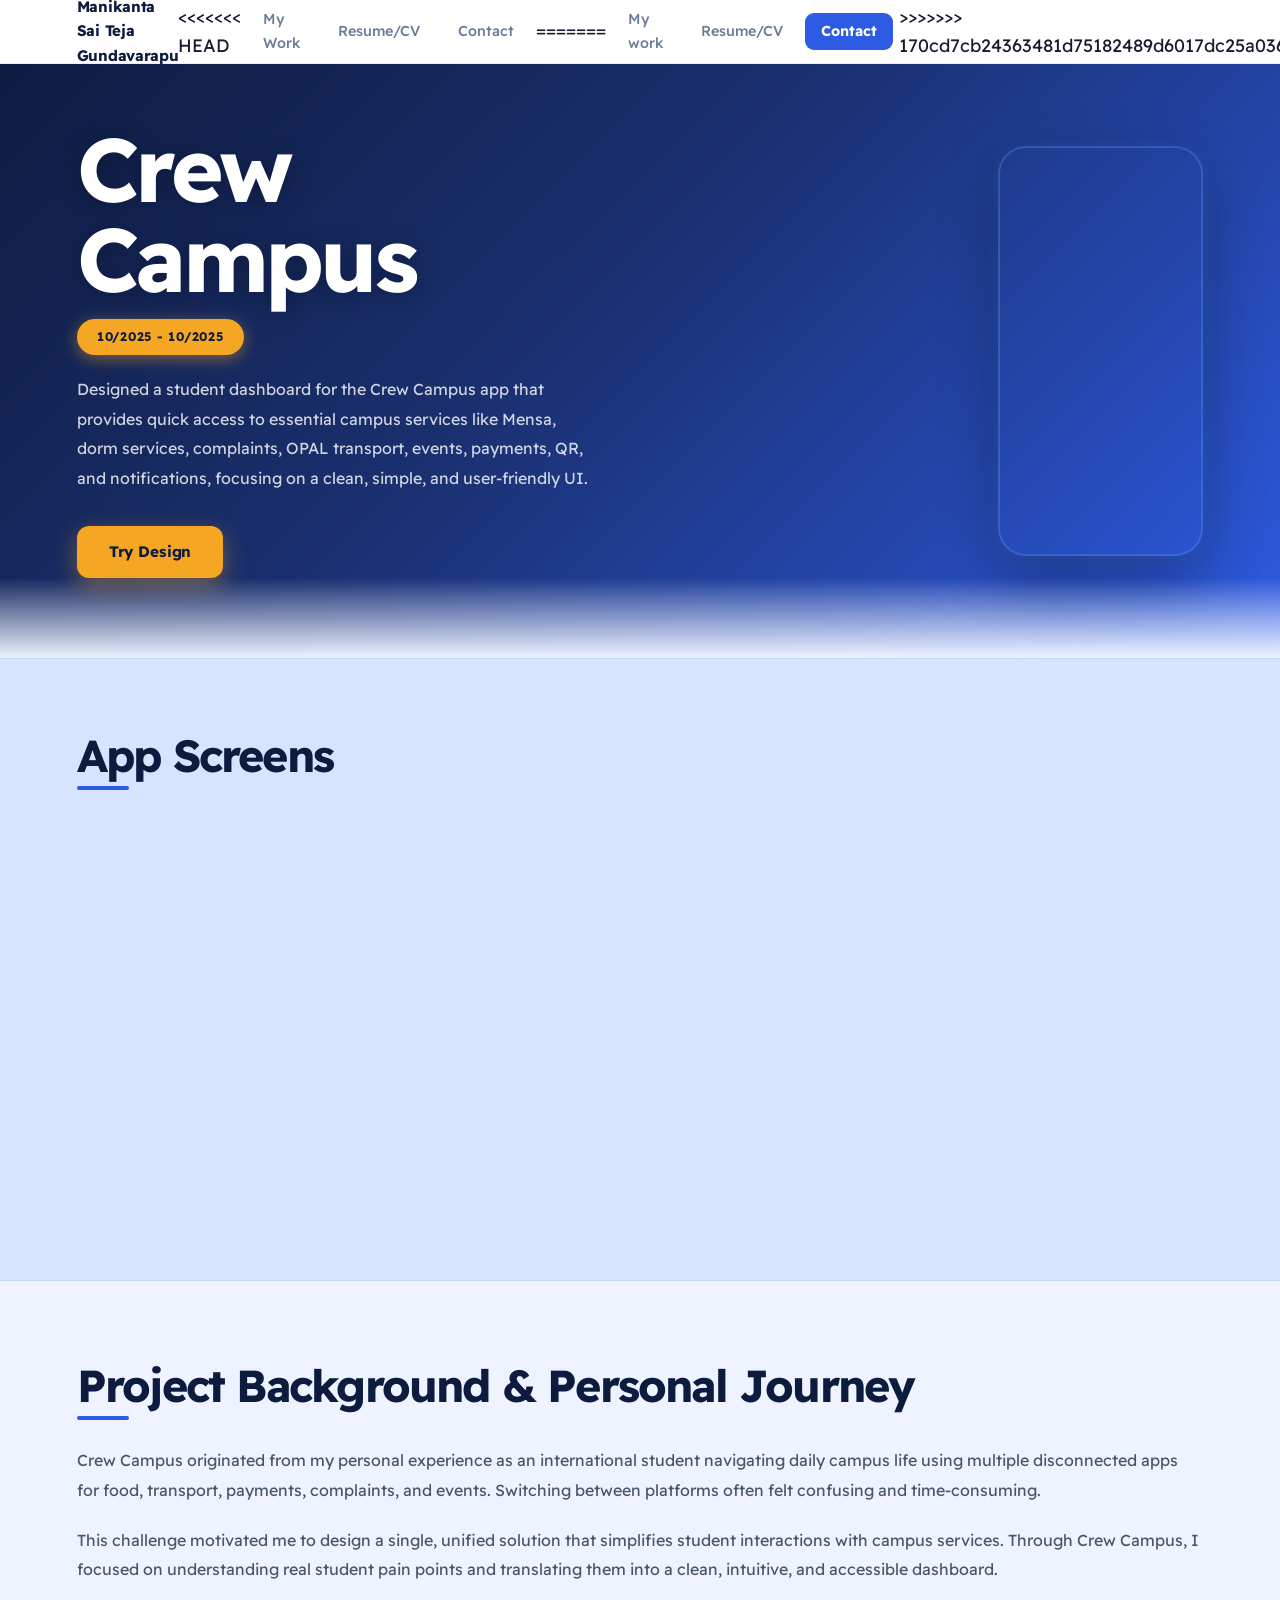
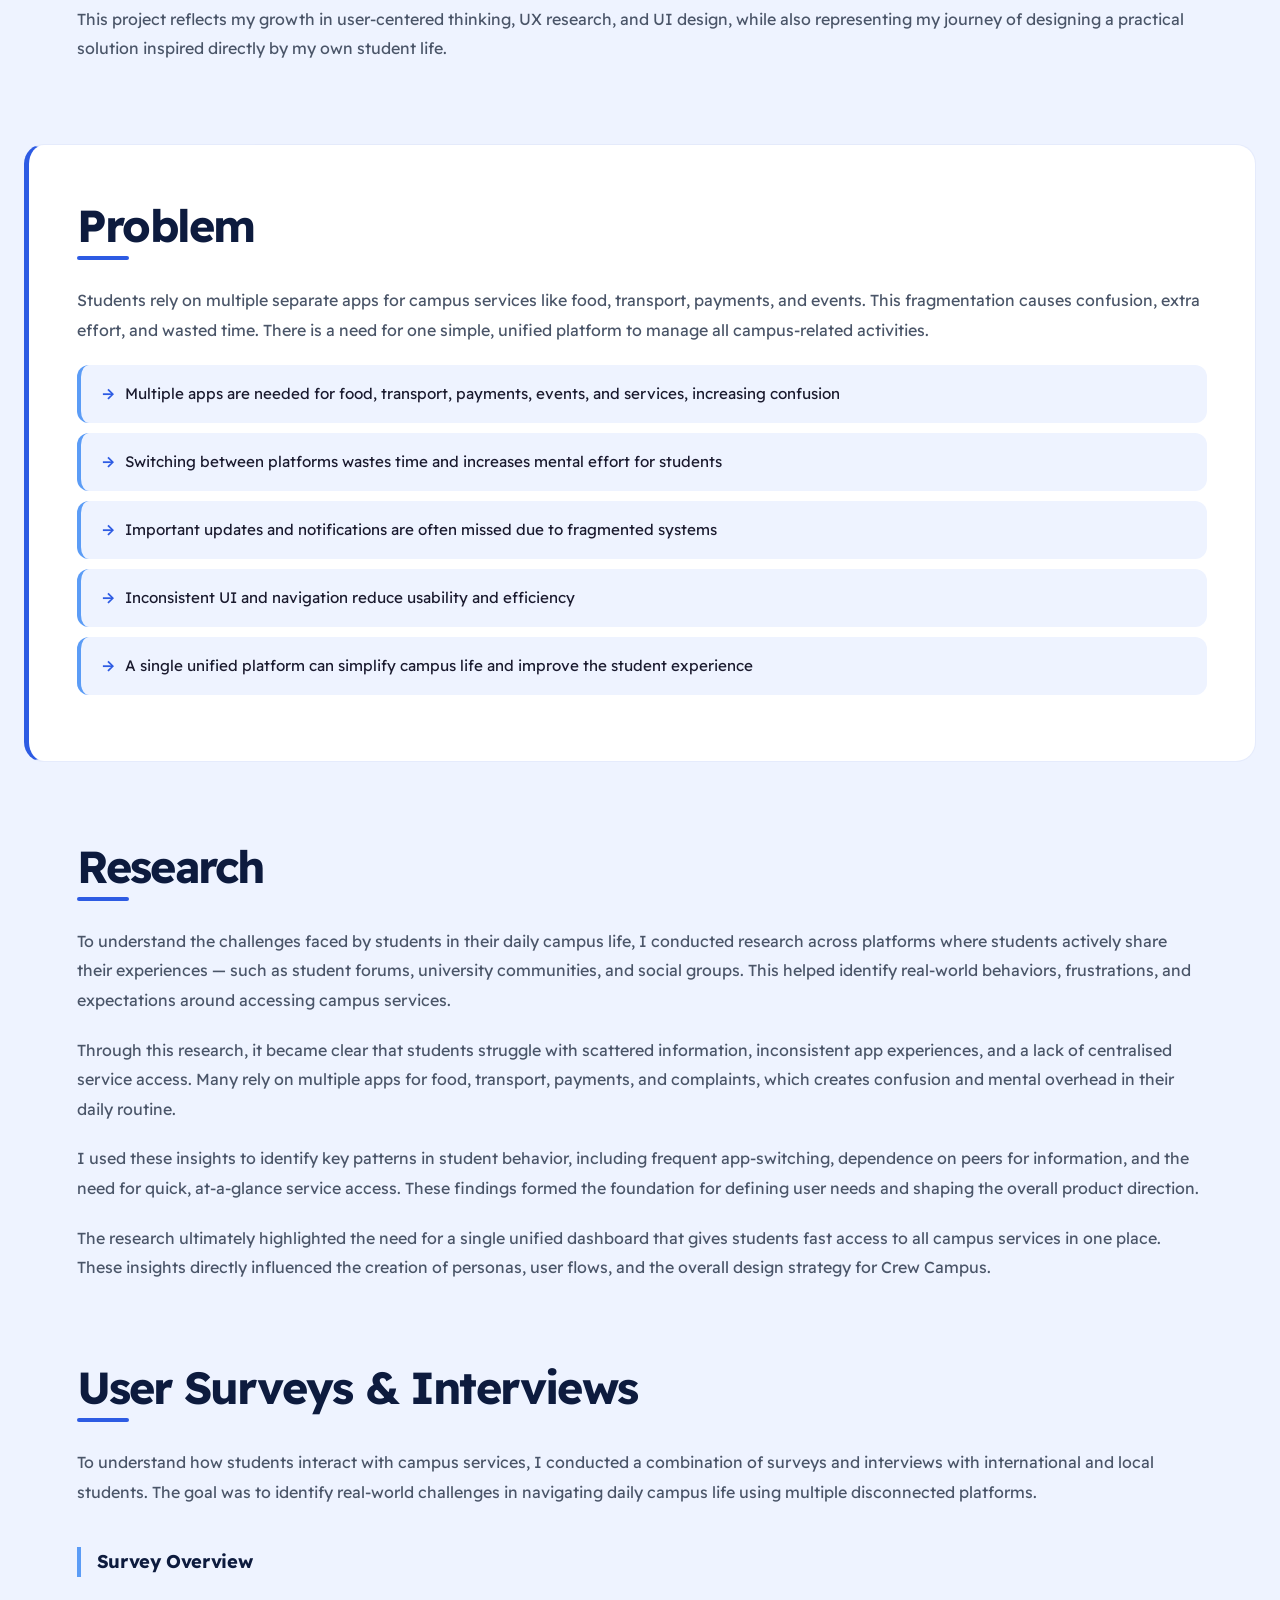
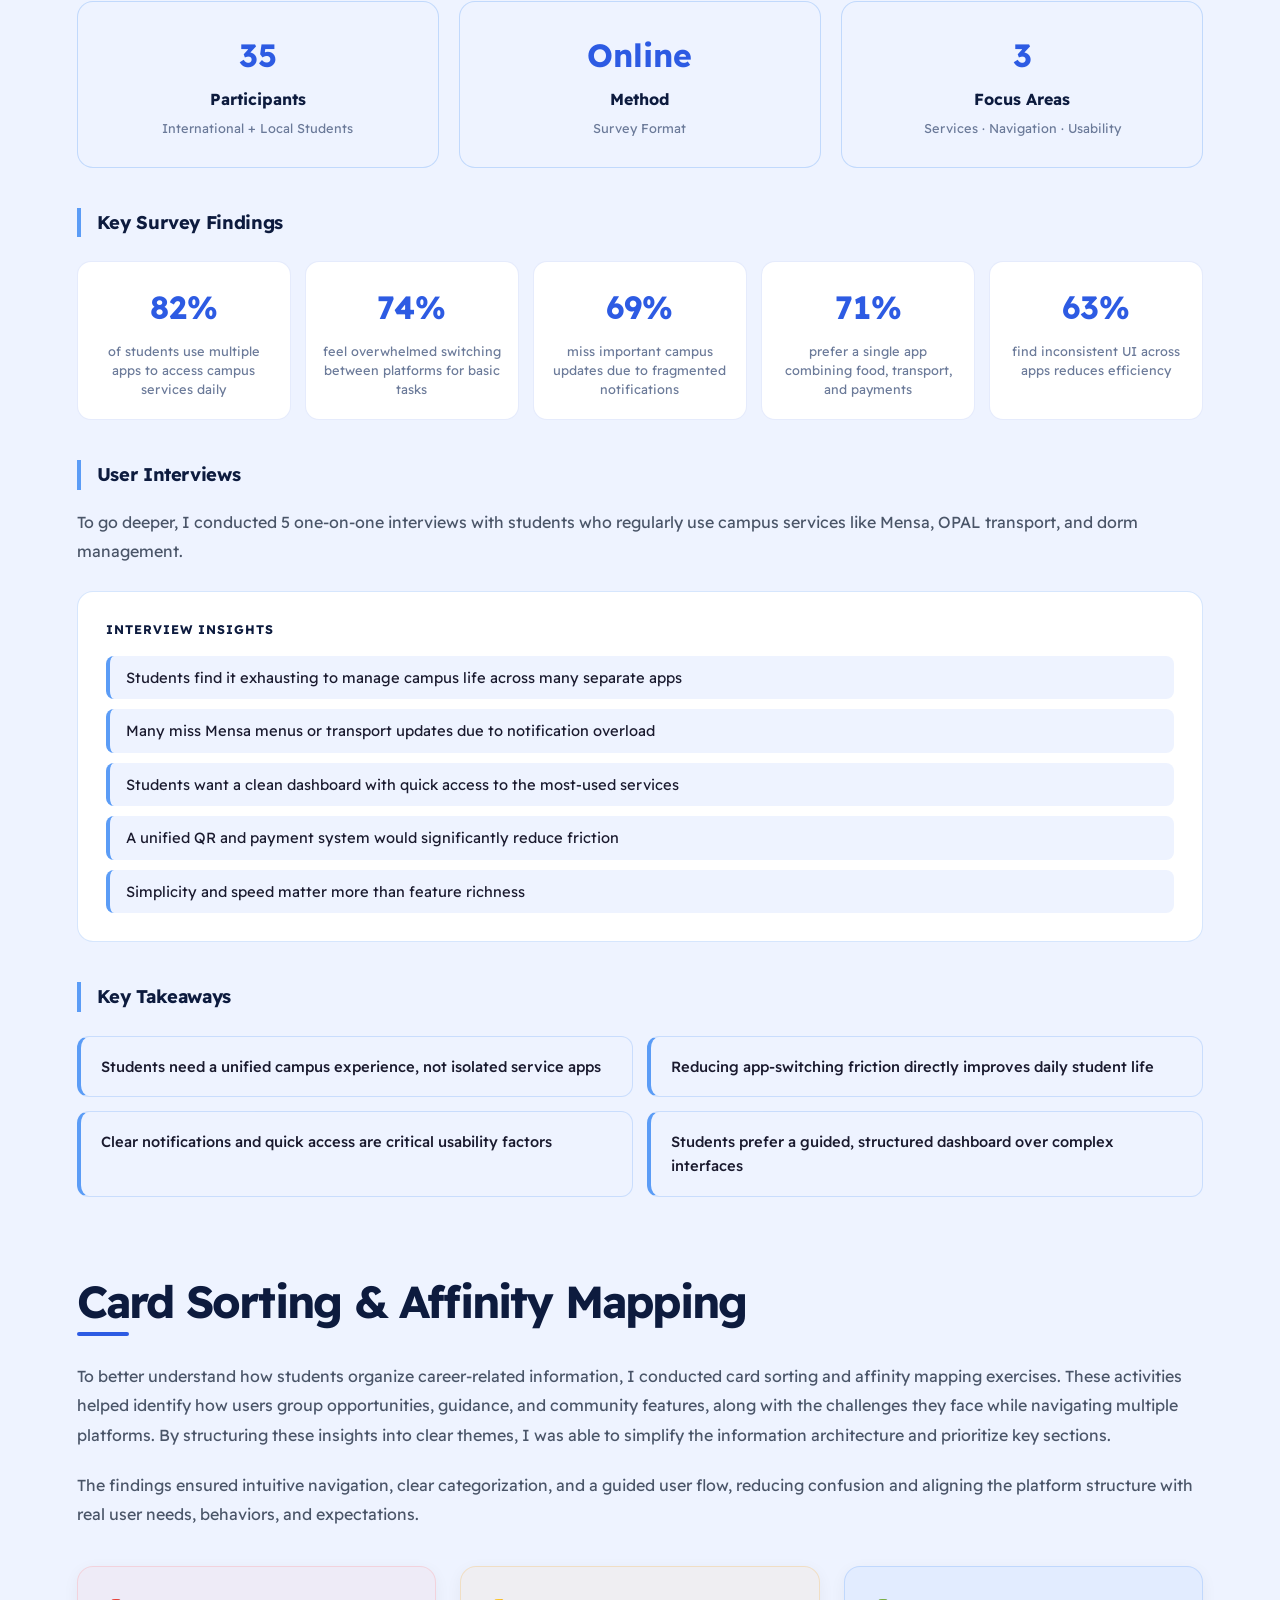
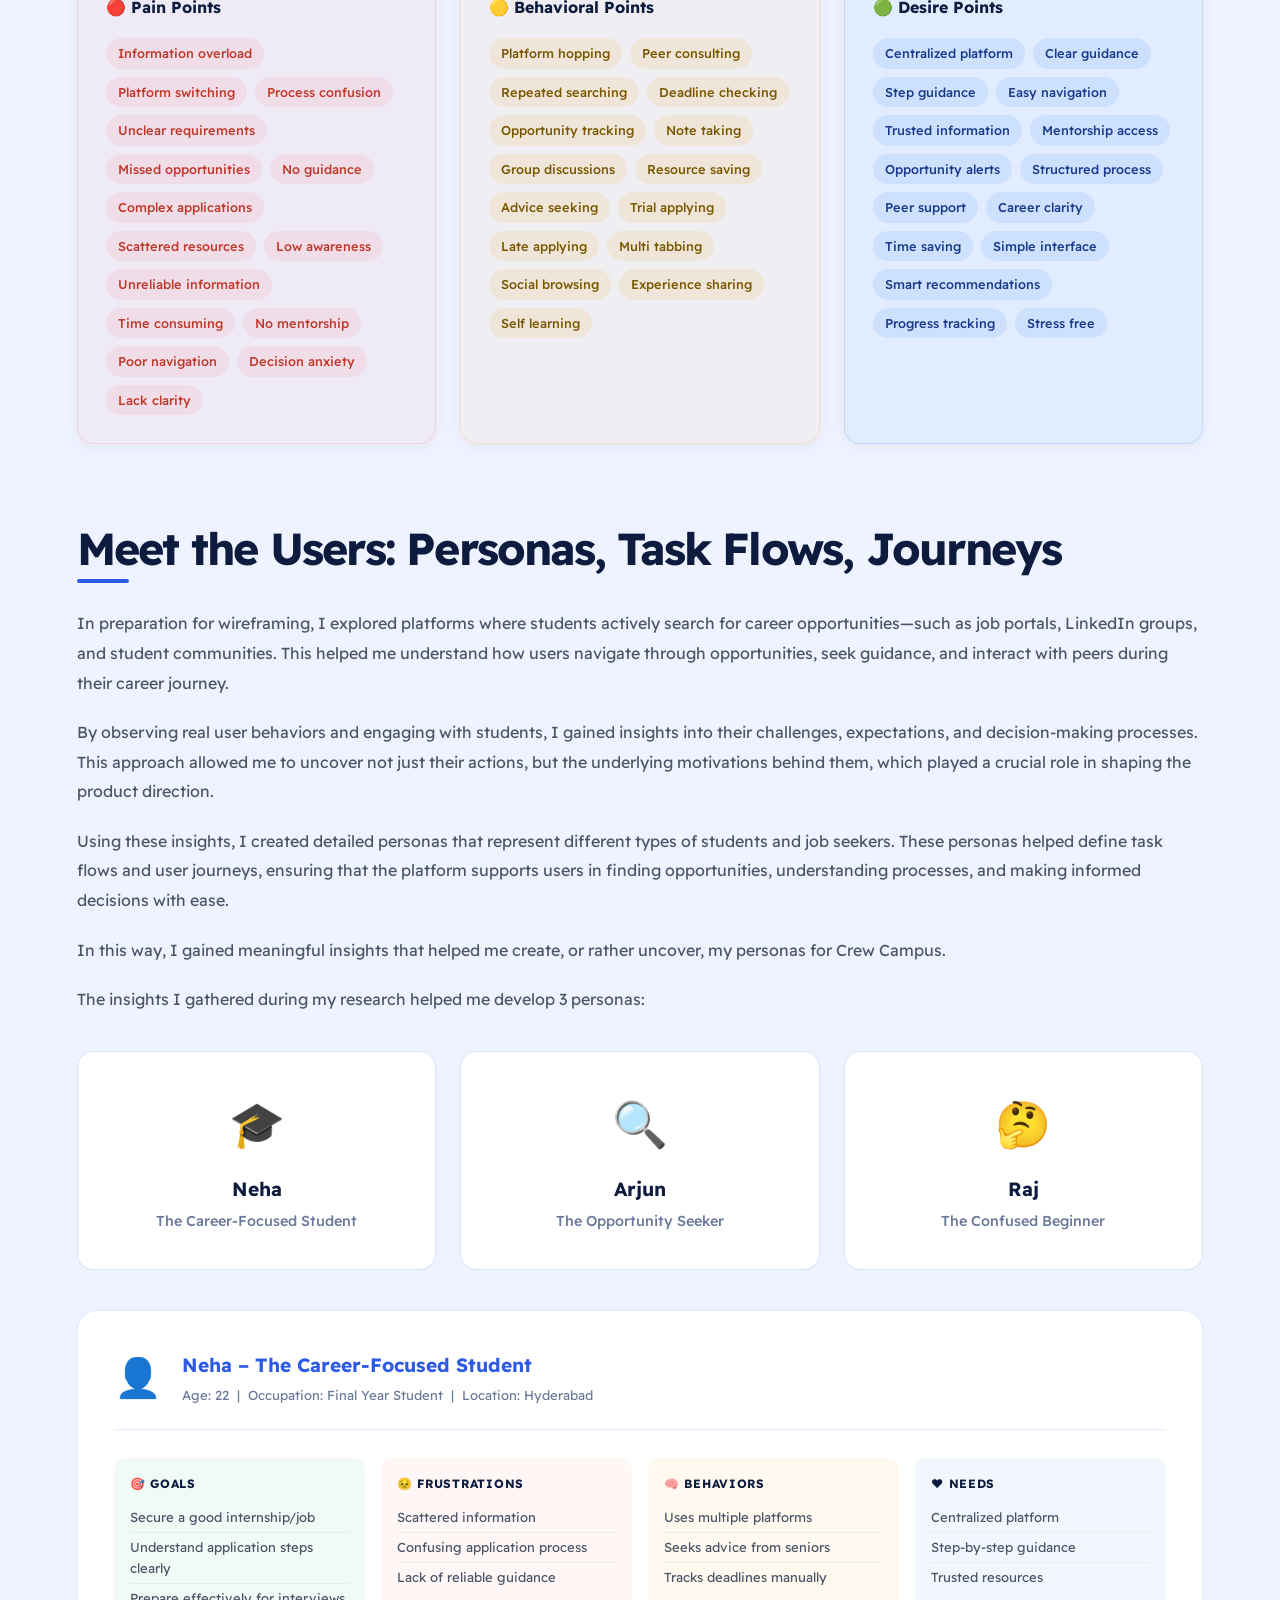
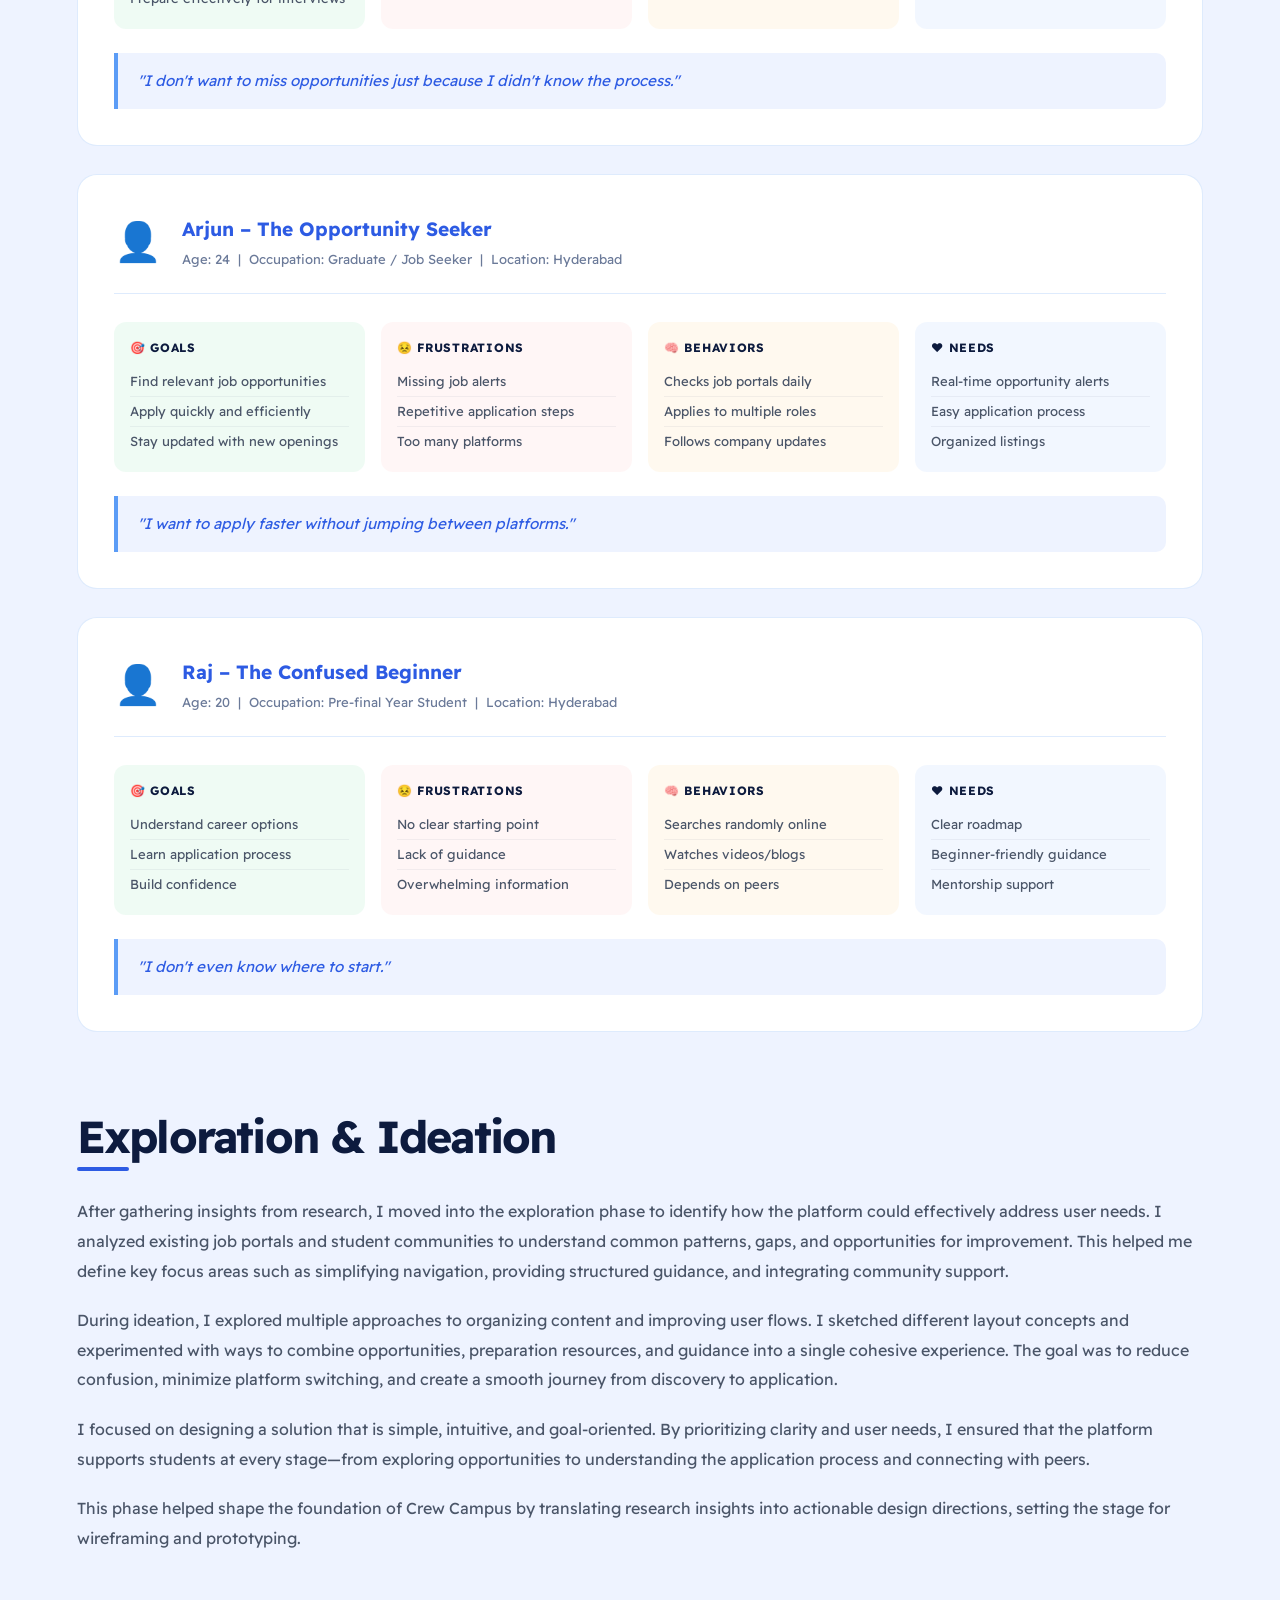
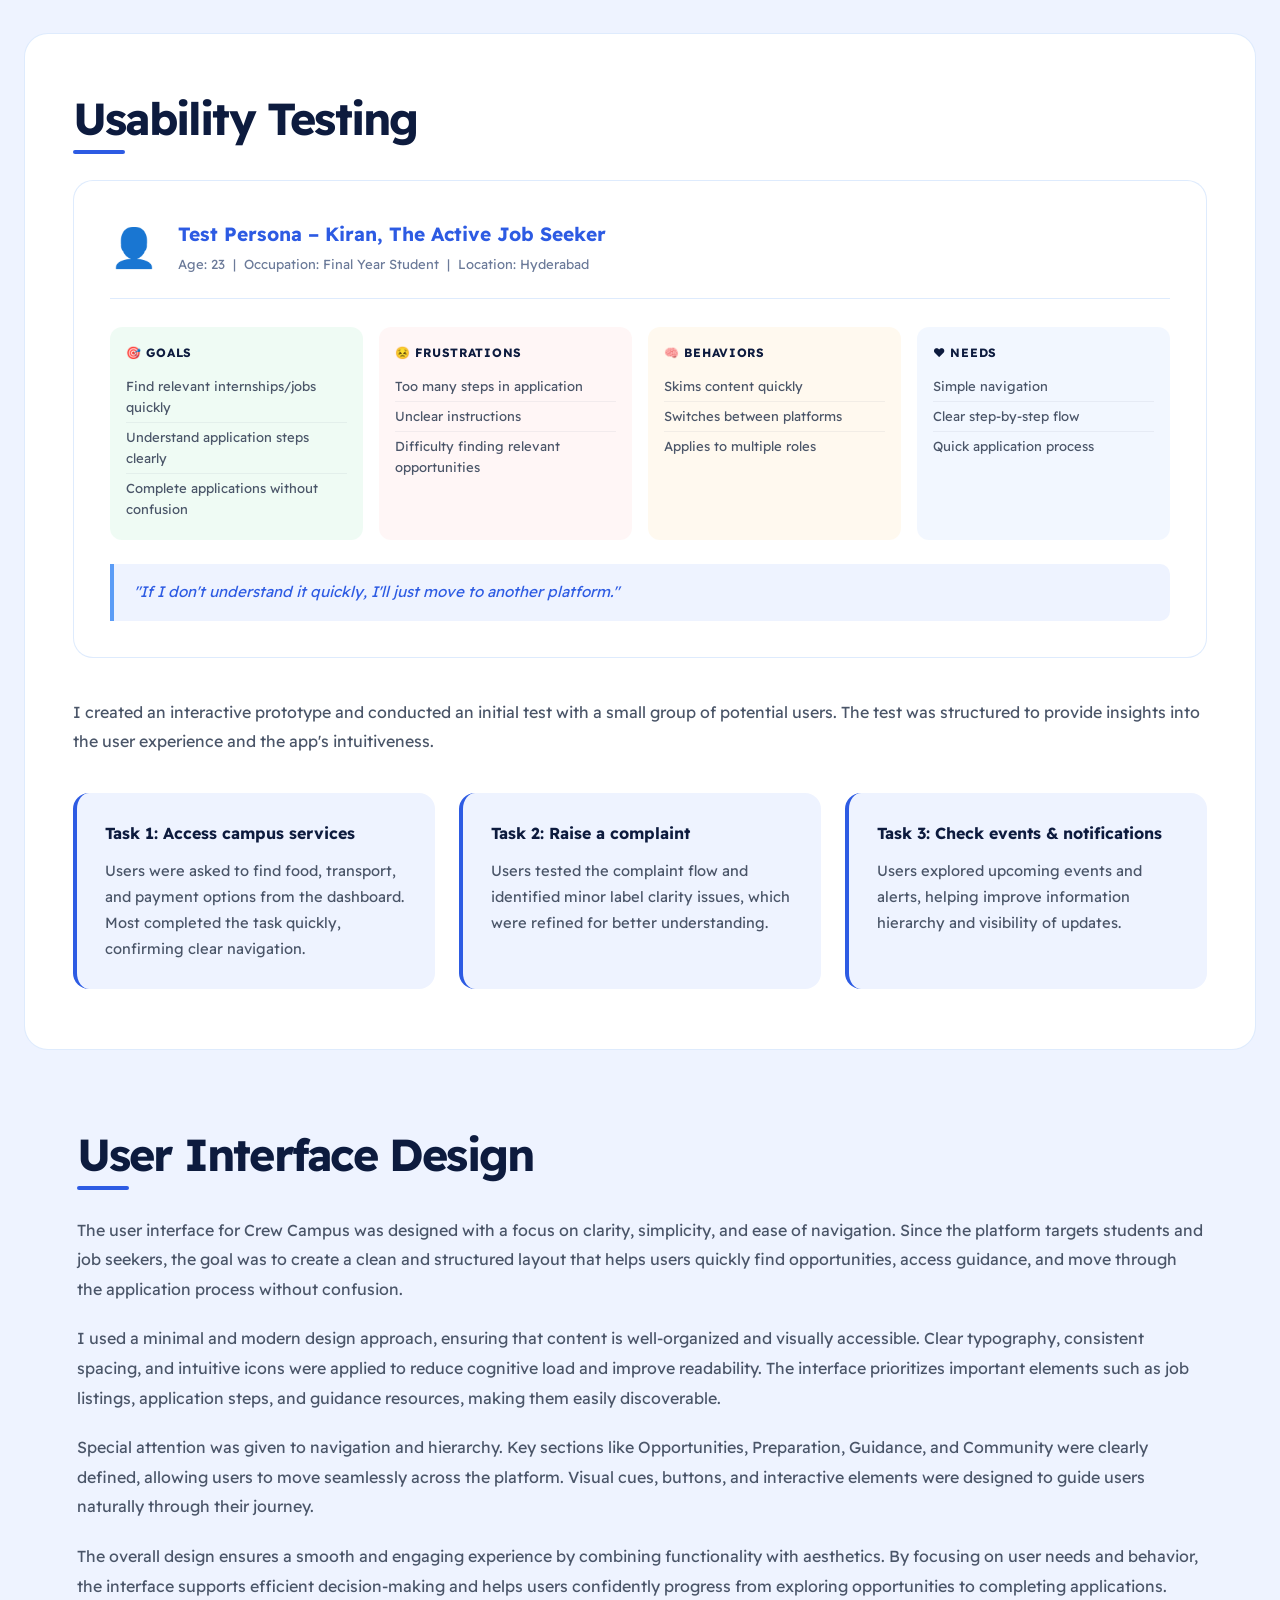
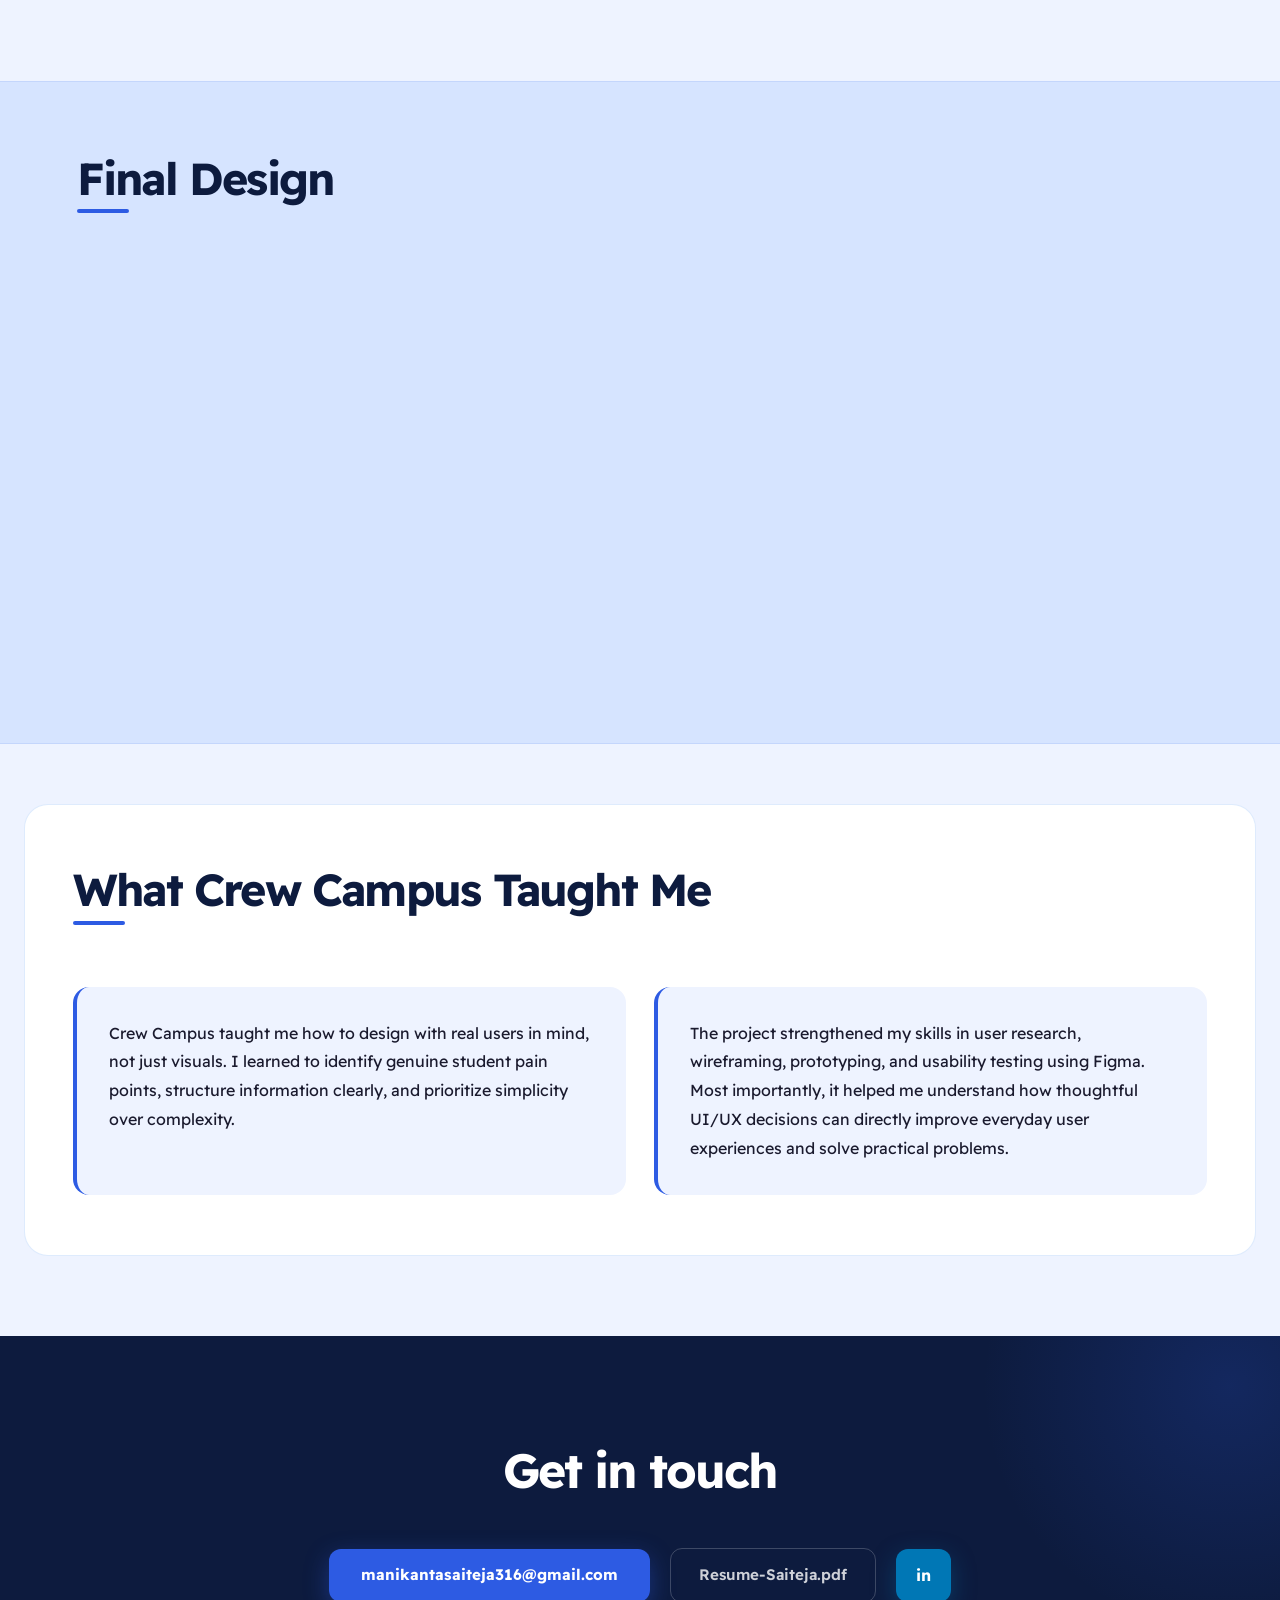
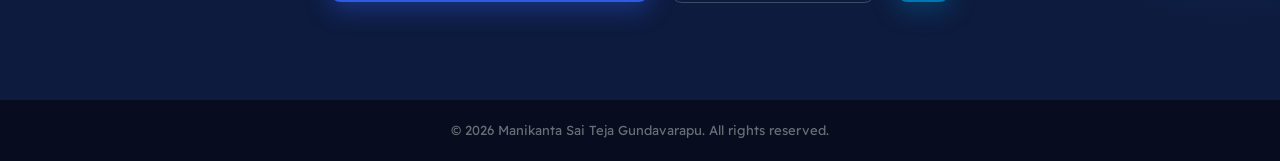
==== commit b10d94ca: "updates" ====
--- a/crew-campus/index.html
+++ b/crew-campus/index.html
@@ -17,9 +17,15 @@
             <div class="nav-container">
                 <a href="../index.html" class="nav-name">Manikanta Sai Teja Gundavarapu</a>
                 <div class="nav-links">
+<<<<<<< HEAD
                     <a href="../index.html" class="nav-item">My Work</a>
                     <a href="https://drive.google.com/file/d/1WfQl97TthRZkP6kutEcEHhvJuOFtfp_x/view?usp=sharing" target="_blank" rel="noopener" class="nav-item">Resume/CV</a>
                     <a href="../contact-page.html" class="nav-item">Contact</a>
+=======
+                    <a href="../index.html" class="nav-item">My work</a>
+                    <a href="https://drive.google.com/file/d/1WfQl97TthRZkP6kutEcEHhvJuOFtfp_x/view?usp=sharing" class="nav-item">Resume/CV</a>
+                    <a href="../contact.html" class="nav-item">Contact</a>
+>>>>>>> 170cd7cb24363481d75182489d6017dc25a0367c
                 </div>
             </div>
         </nav>
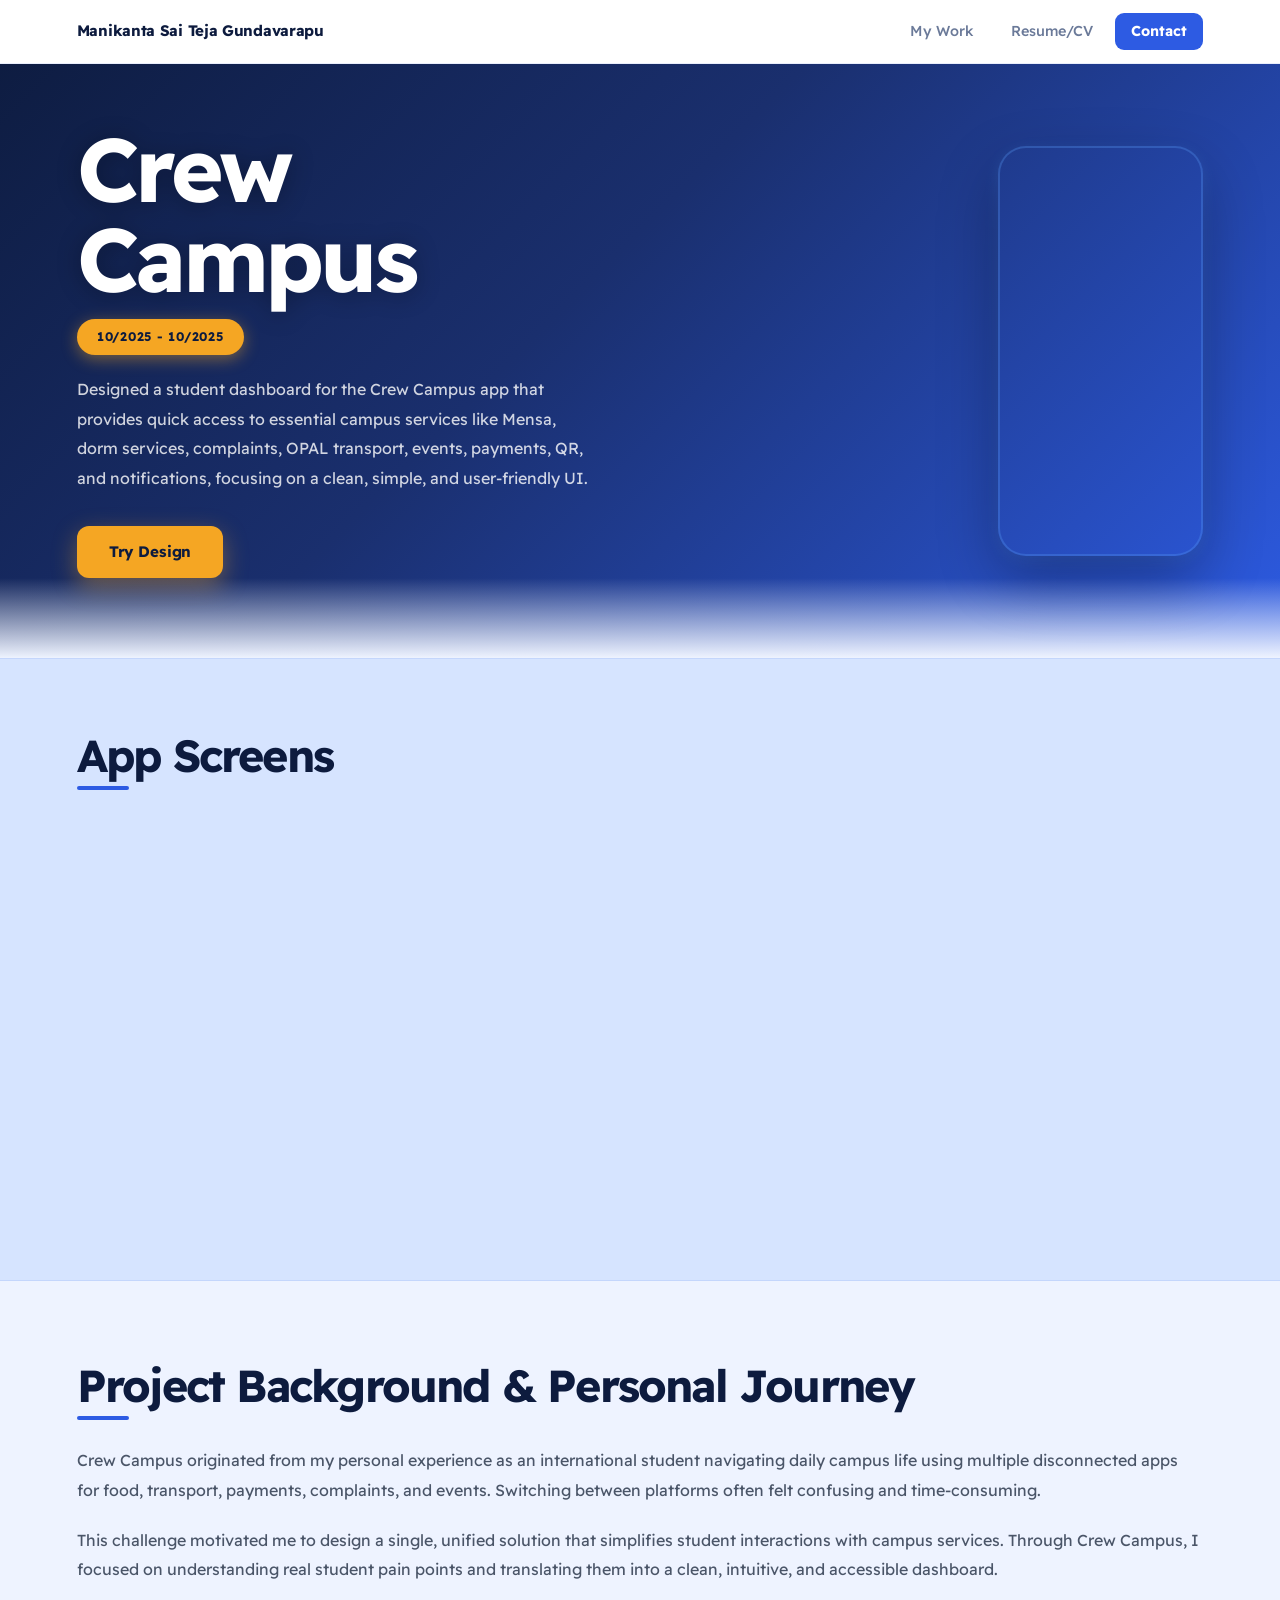
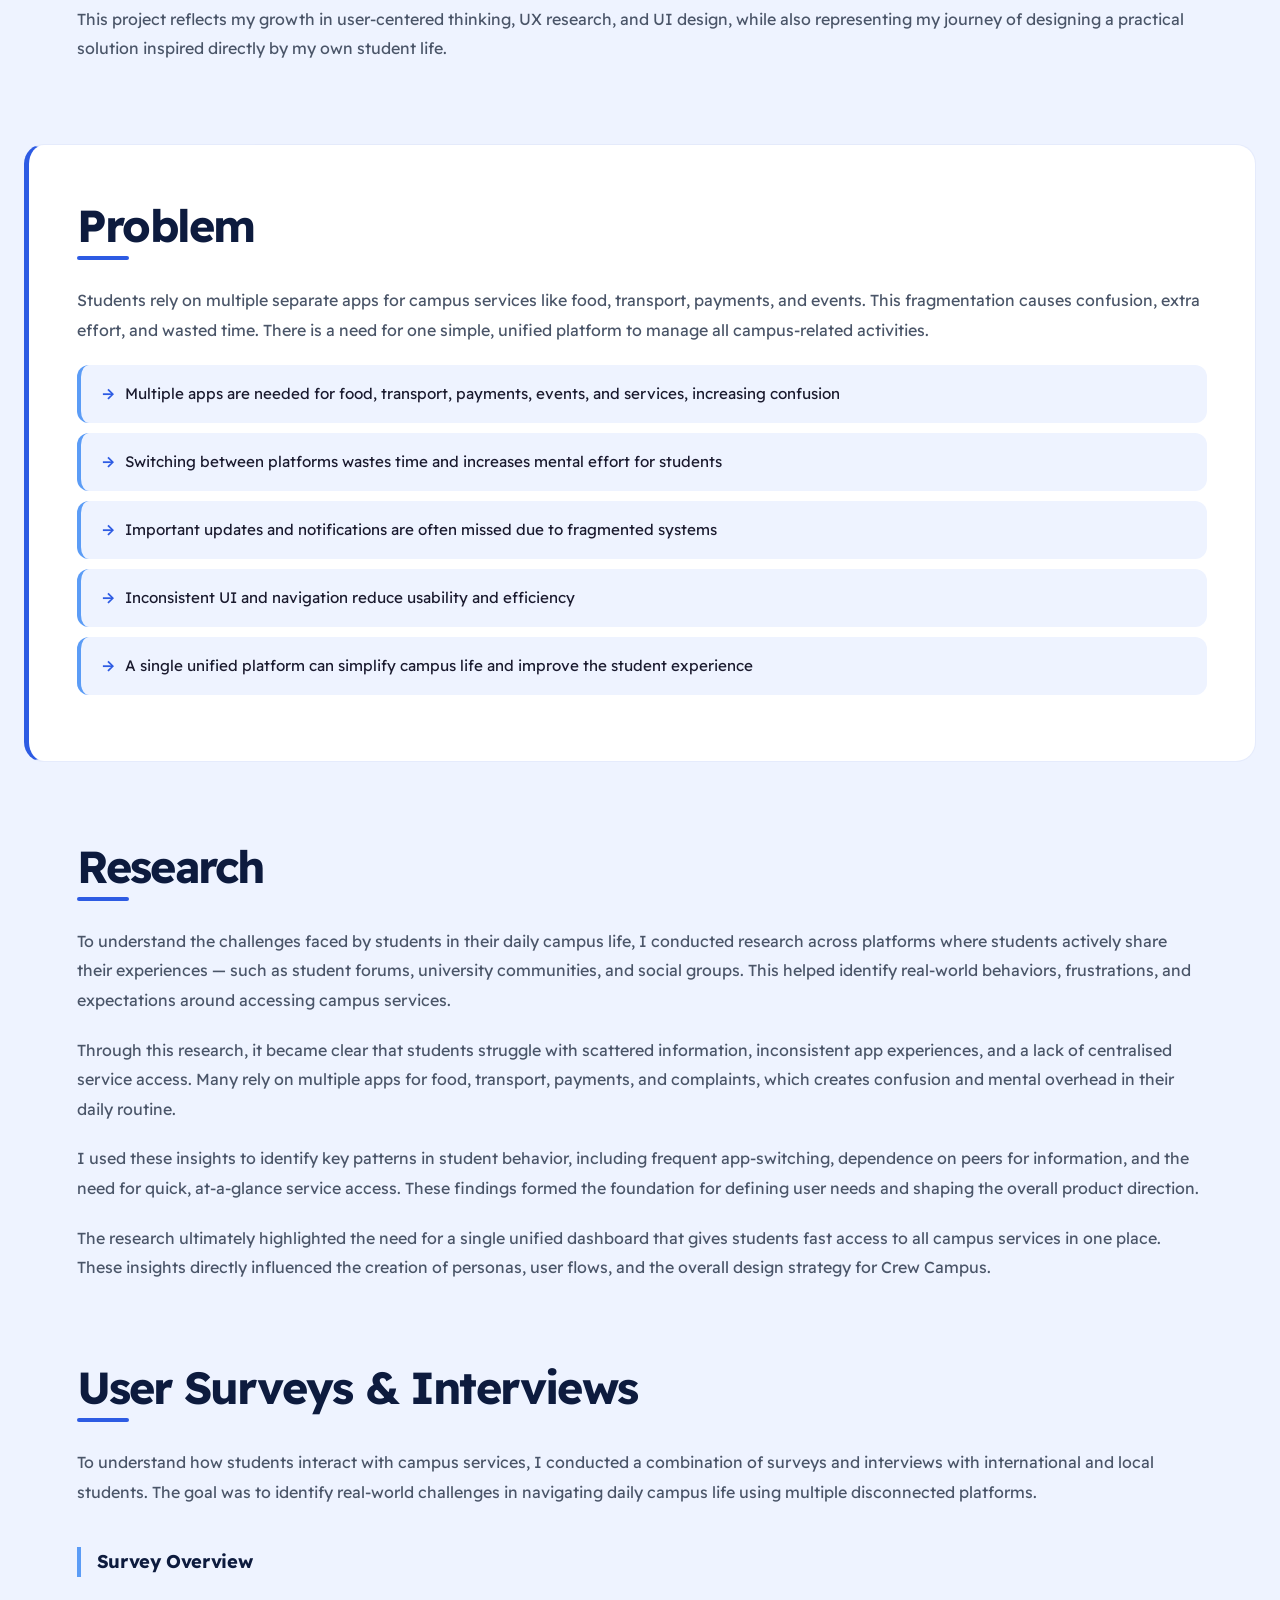
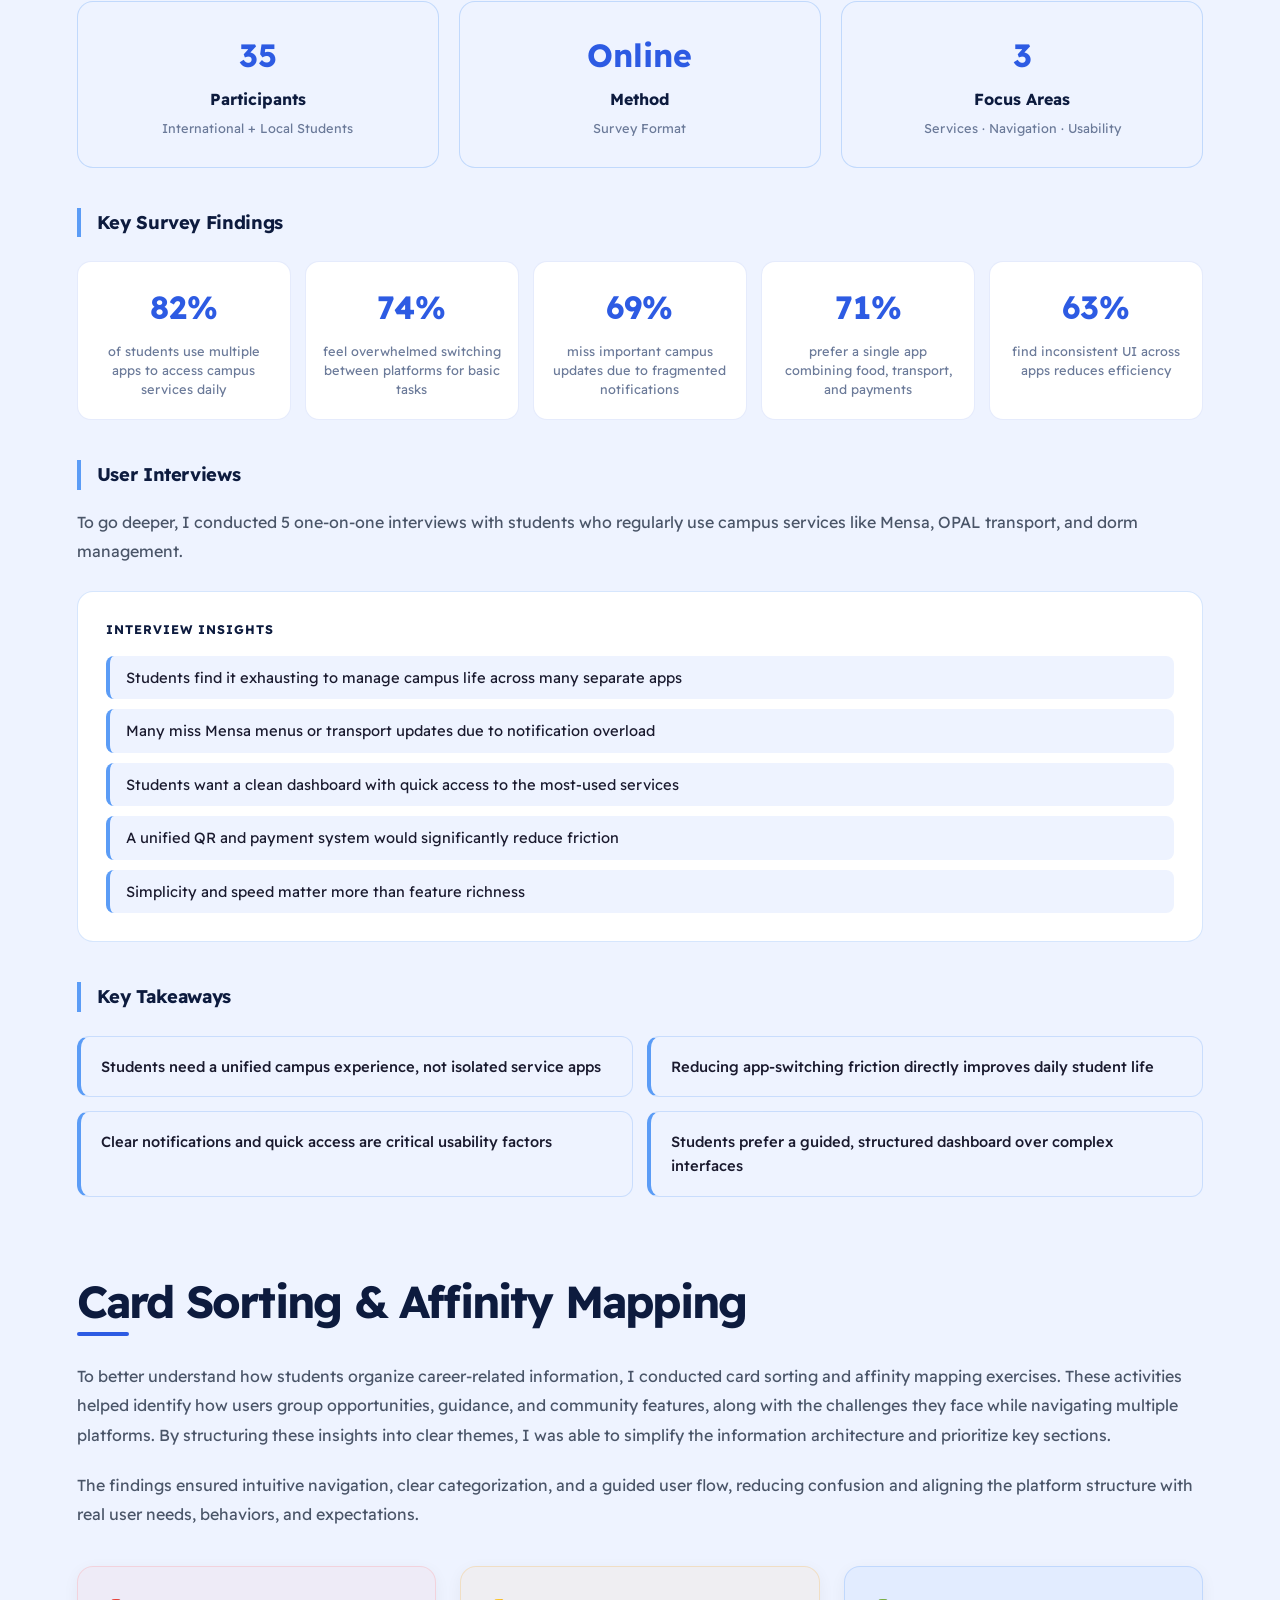
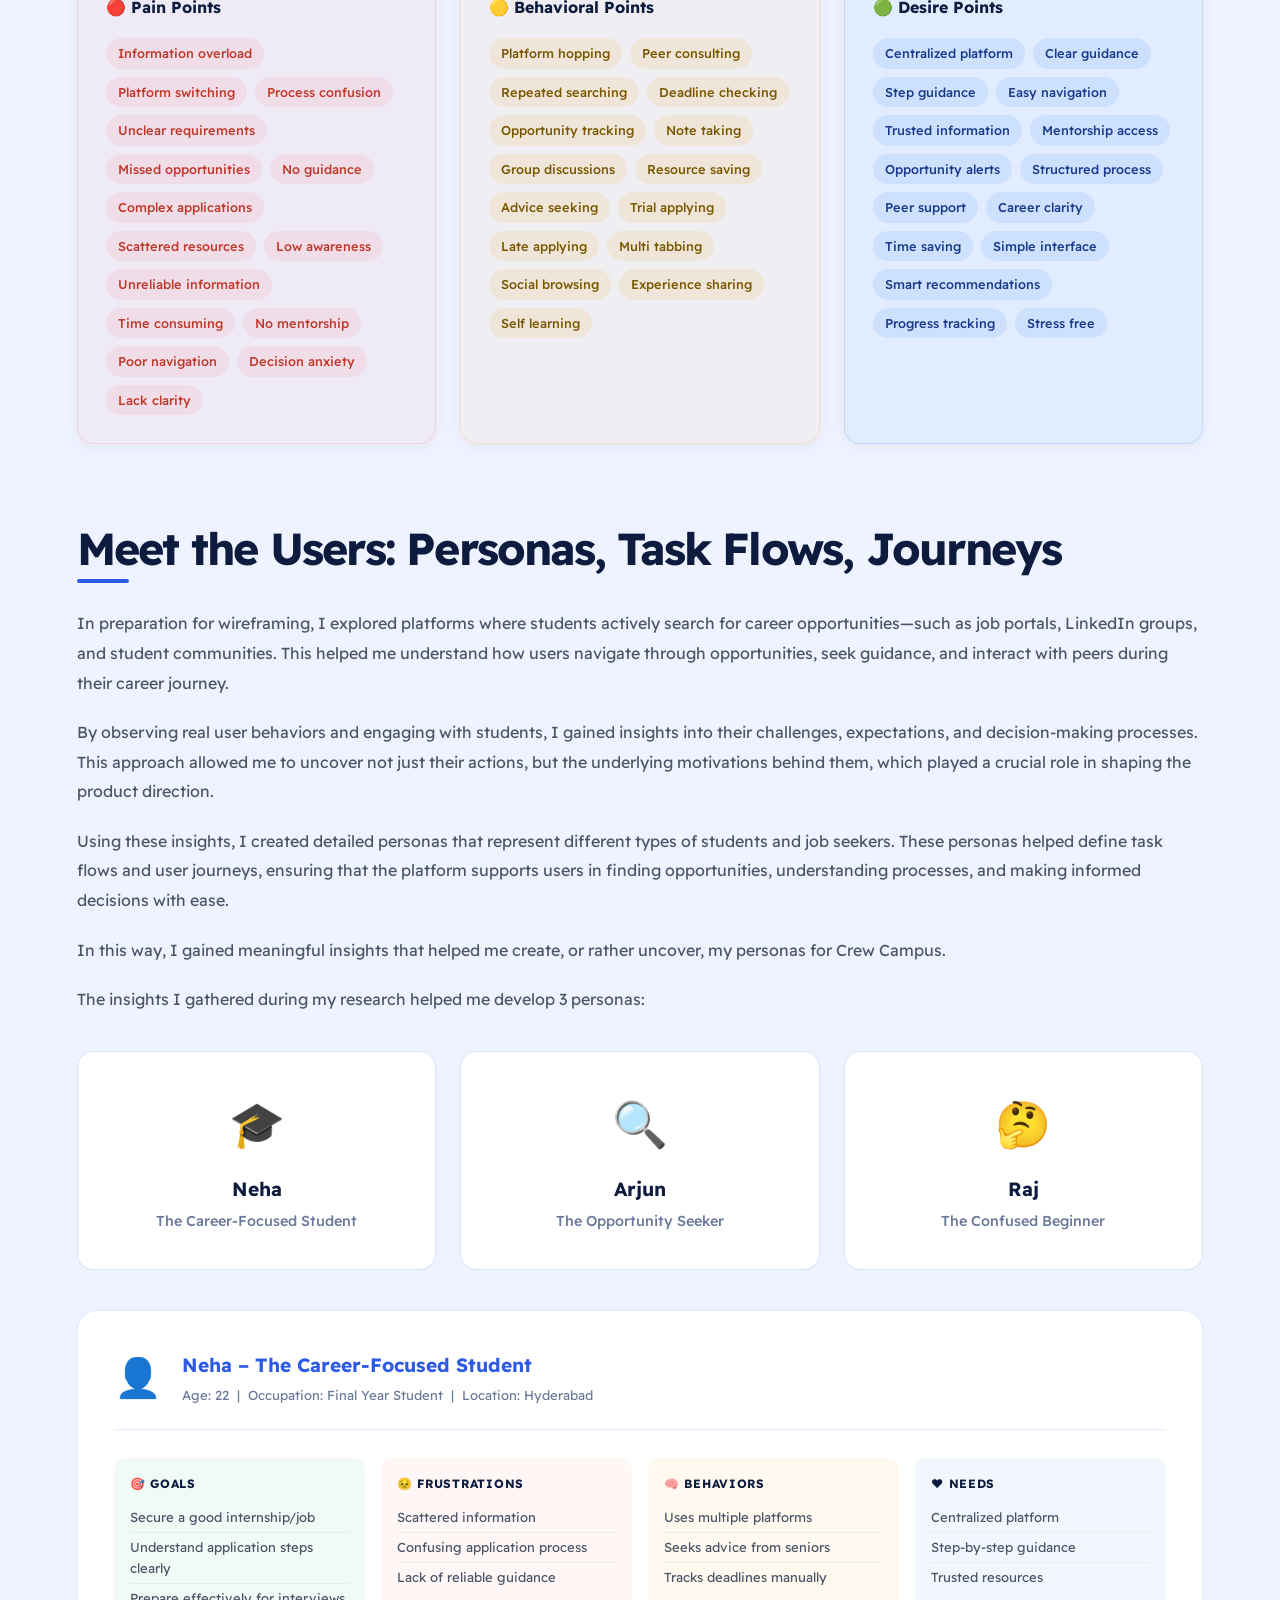
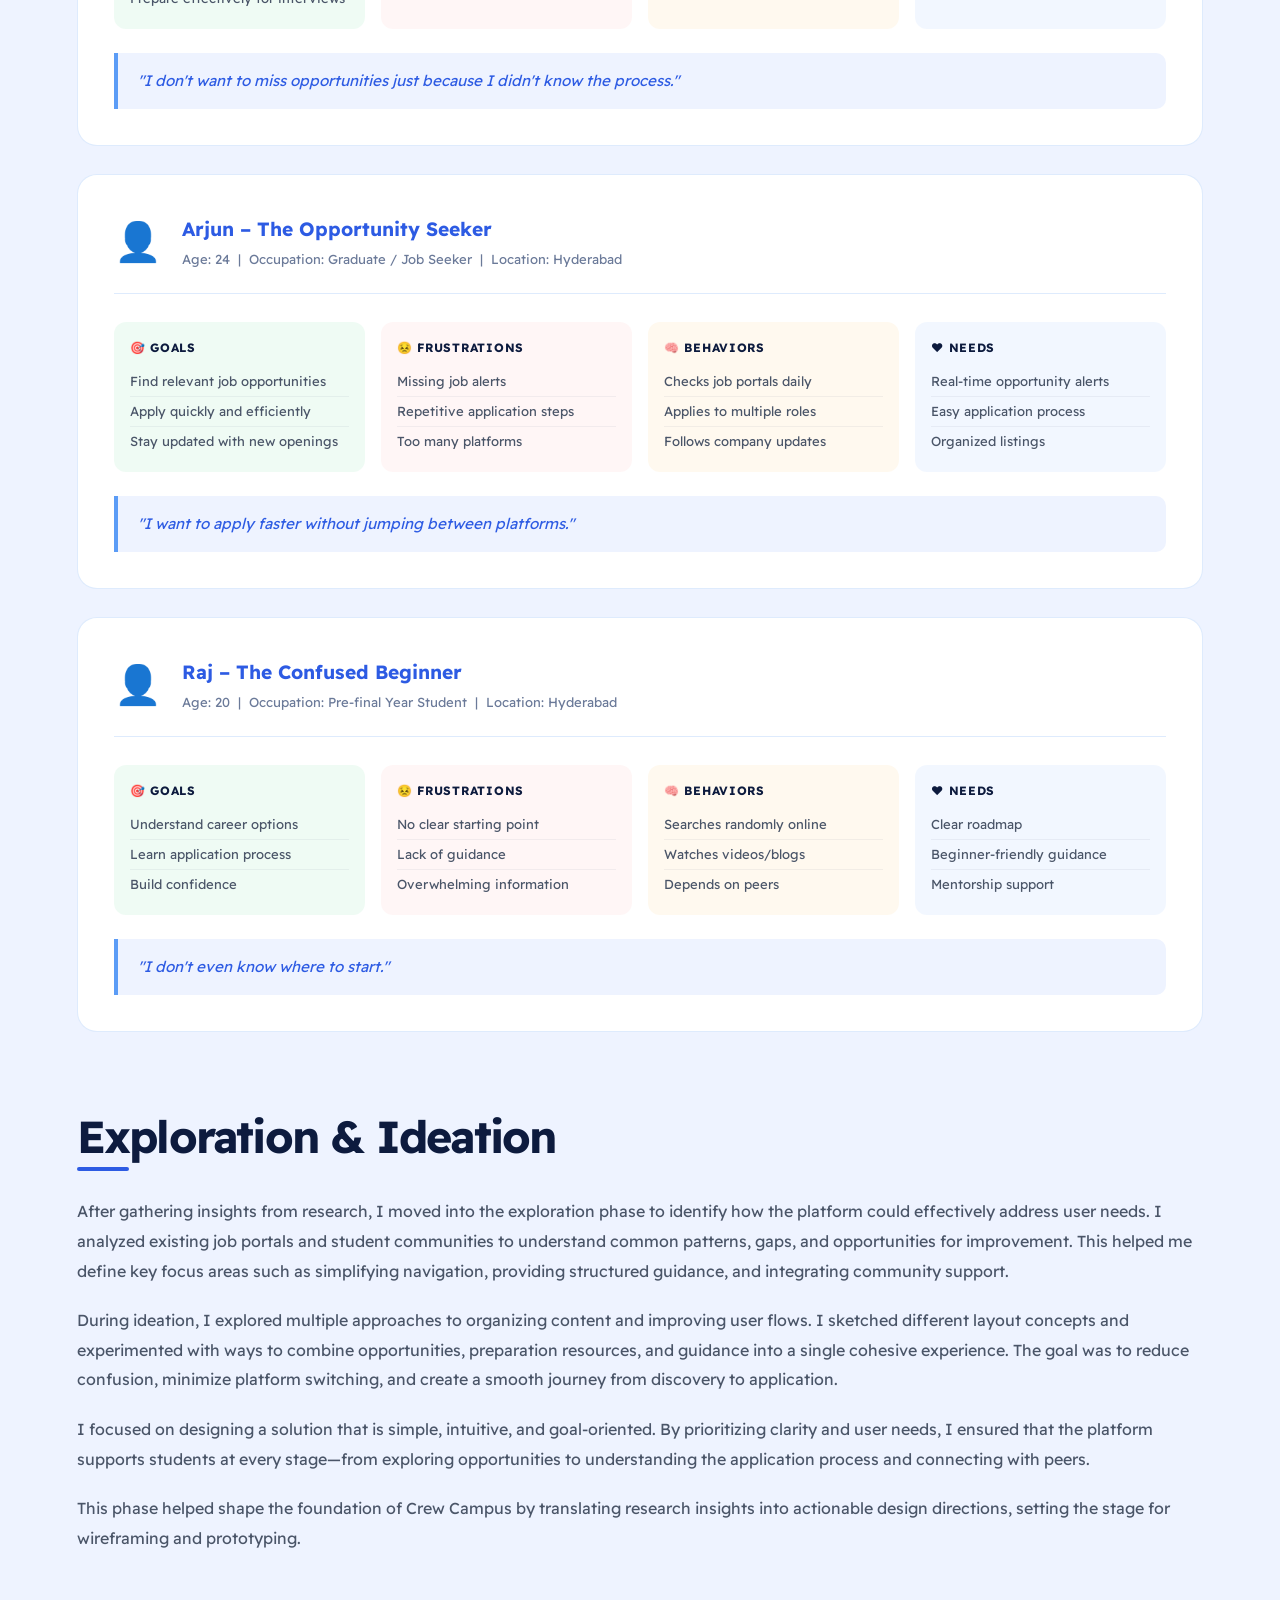
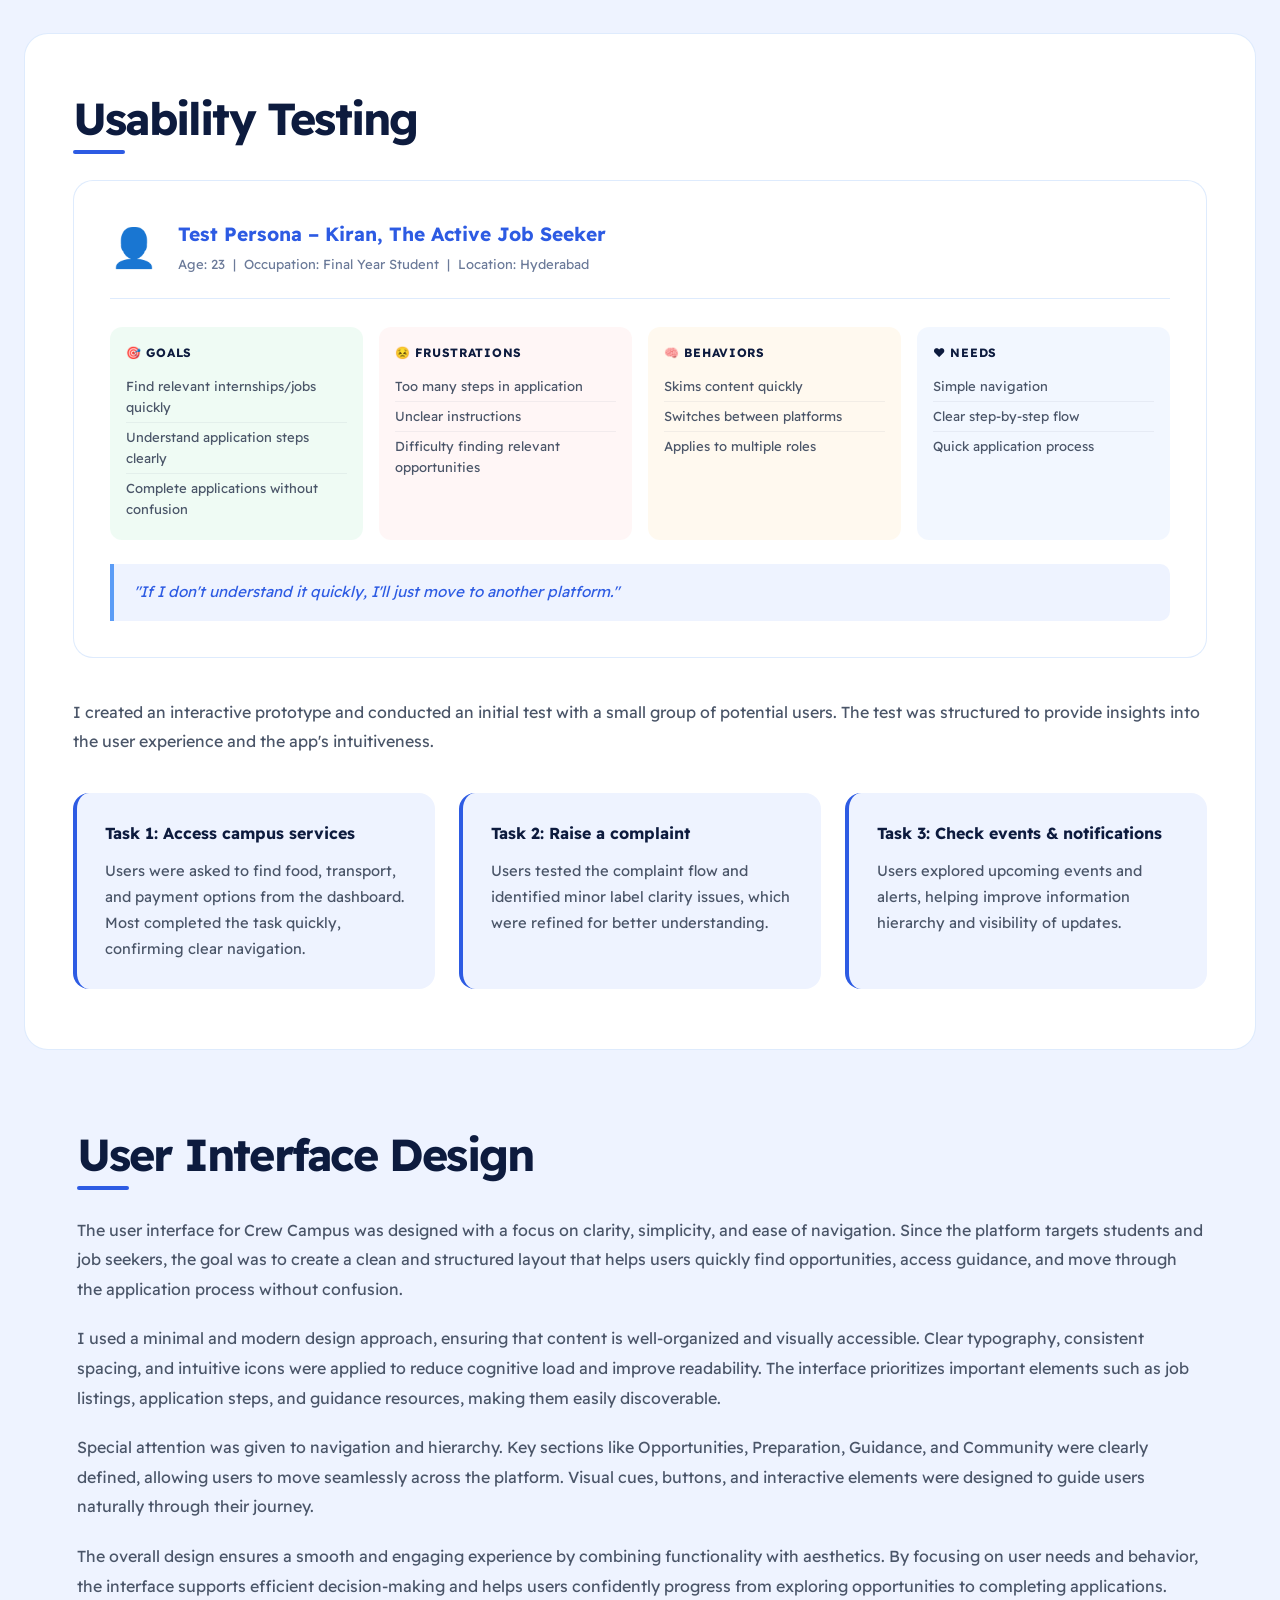
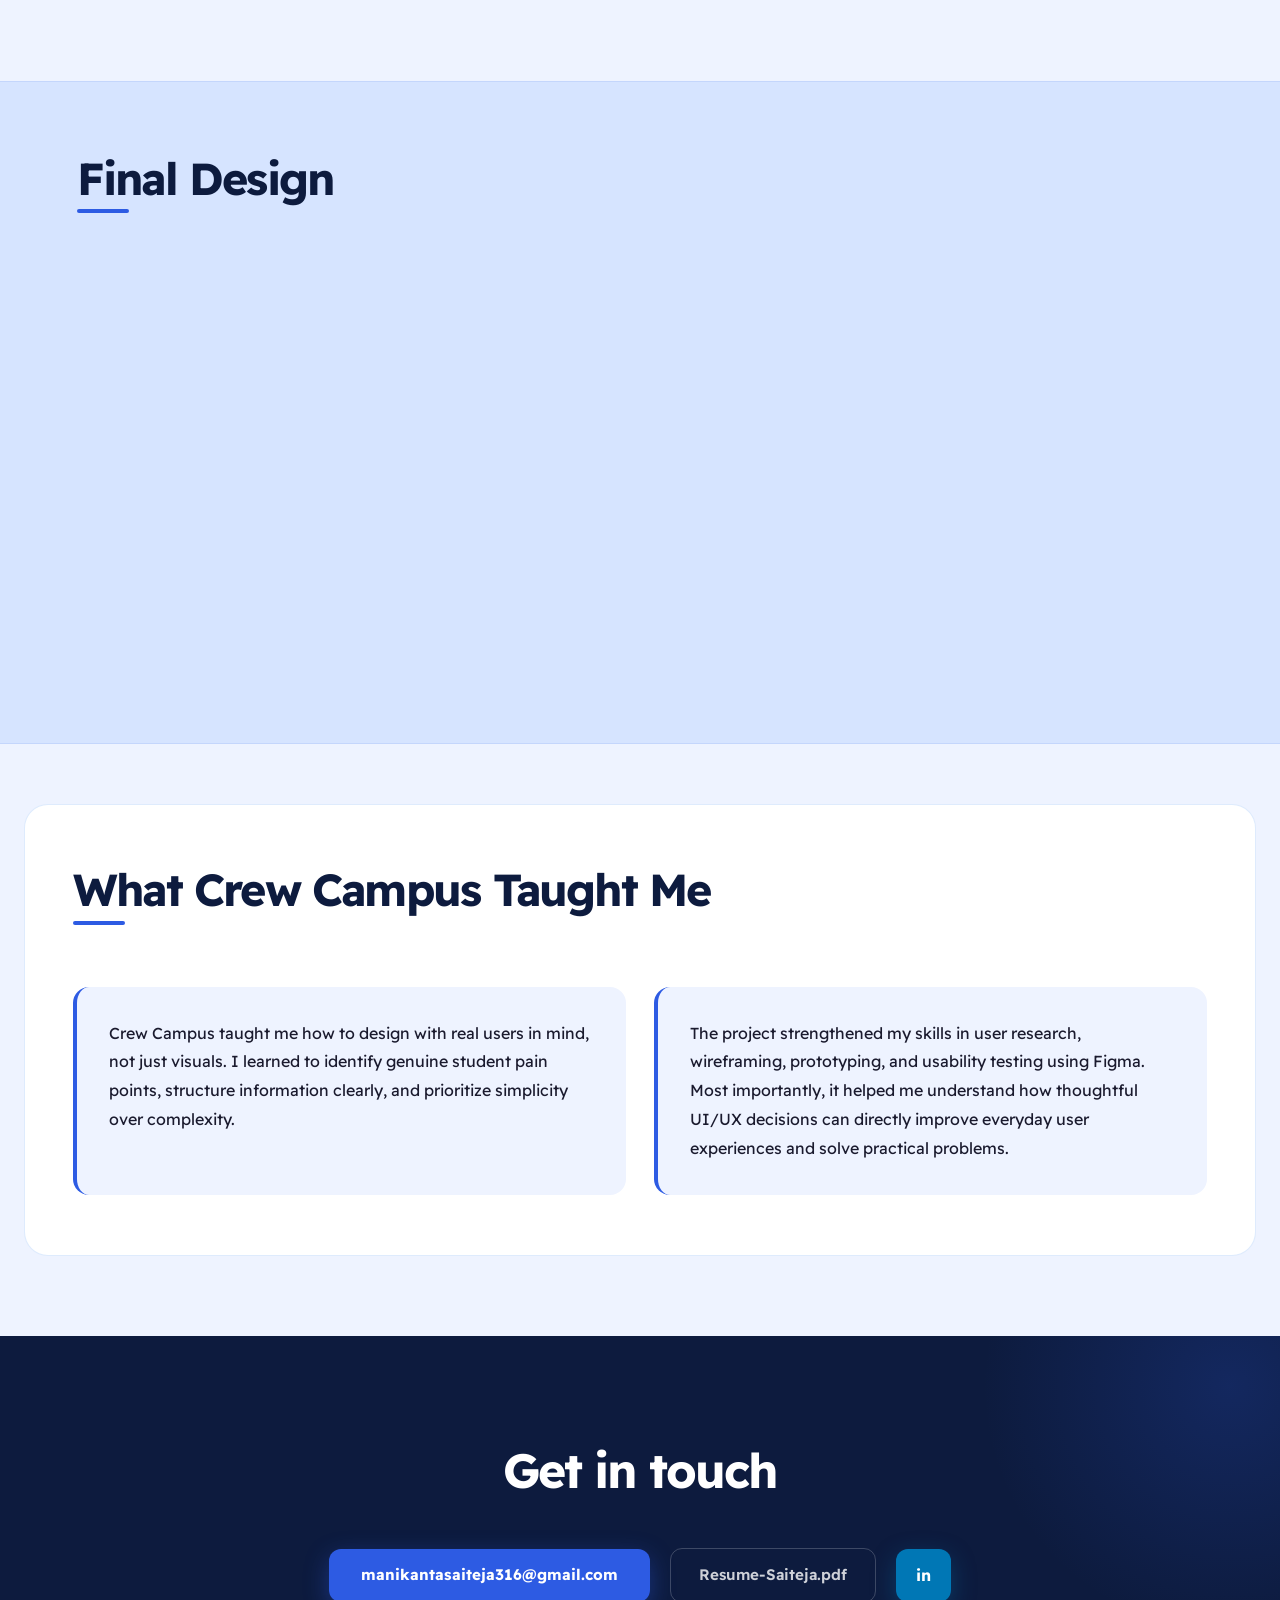
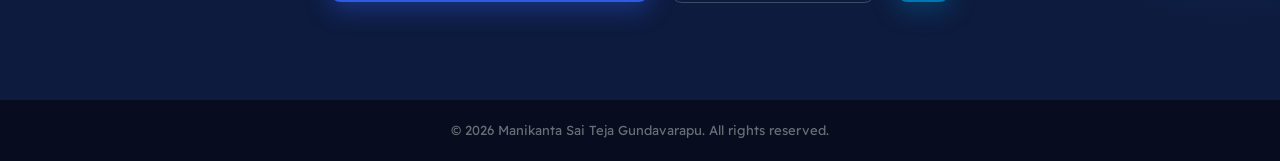
==== commit 1b59c11a: "error changes" ====
--- a/crew-campus/index.html
+++ b/crew-campus/index.html
@@ -17,15 +17,9 @@
             <div class="nav-container">
                 <a href="../index.html" class="nav-name">Manikanta Sai Teja Gundavarapu</a>
                 <div class="nav-links">
-<<<<<<< HEAD
                     <a href="../index.html" class="nav-item">My Work</a>
                     <a href="https://drive.google.com/file/d/1WfQl97TthRZkP6kutEcEHhvJuOFtfp_x/view?usp=sharing" target="_blank" rel="noopener" class="nav-item">Resume/CV</a>
                     <a href="../contact-page.html" class="nav-item">Contact</a>
-=======
-                    <a href="../index.html" class="nav-item">My work</a>
-                    <a href="https://drive.google.com/file/d/1WfQl97TthRZkP6kutEcEHhvJuOFtfp_x/view?usp=sharing" class="nav-item">Resume/CV</a>
-                    <a href="../contact.html" class="nav-item">Contact</a>
->>>>>>> 170cd7cb24363481d75182489d6017dc25a0367c
                 </div>
             </div>
         </nav>
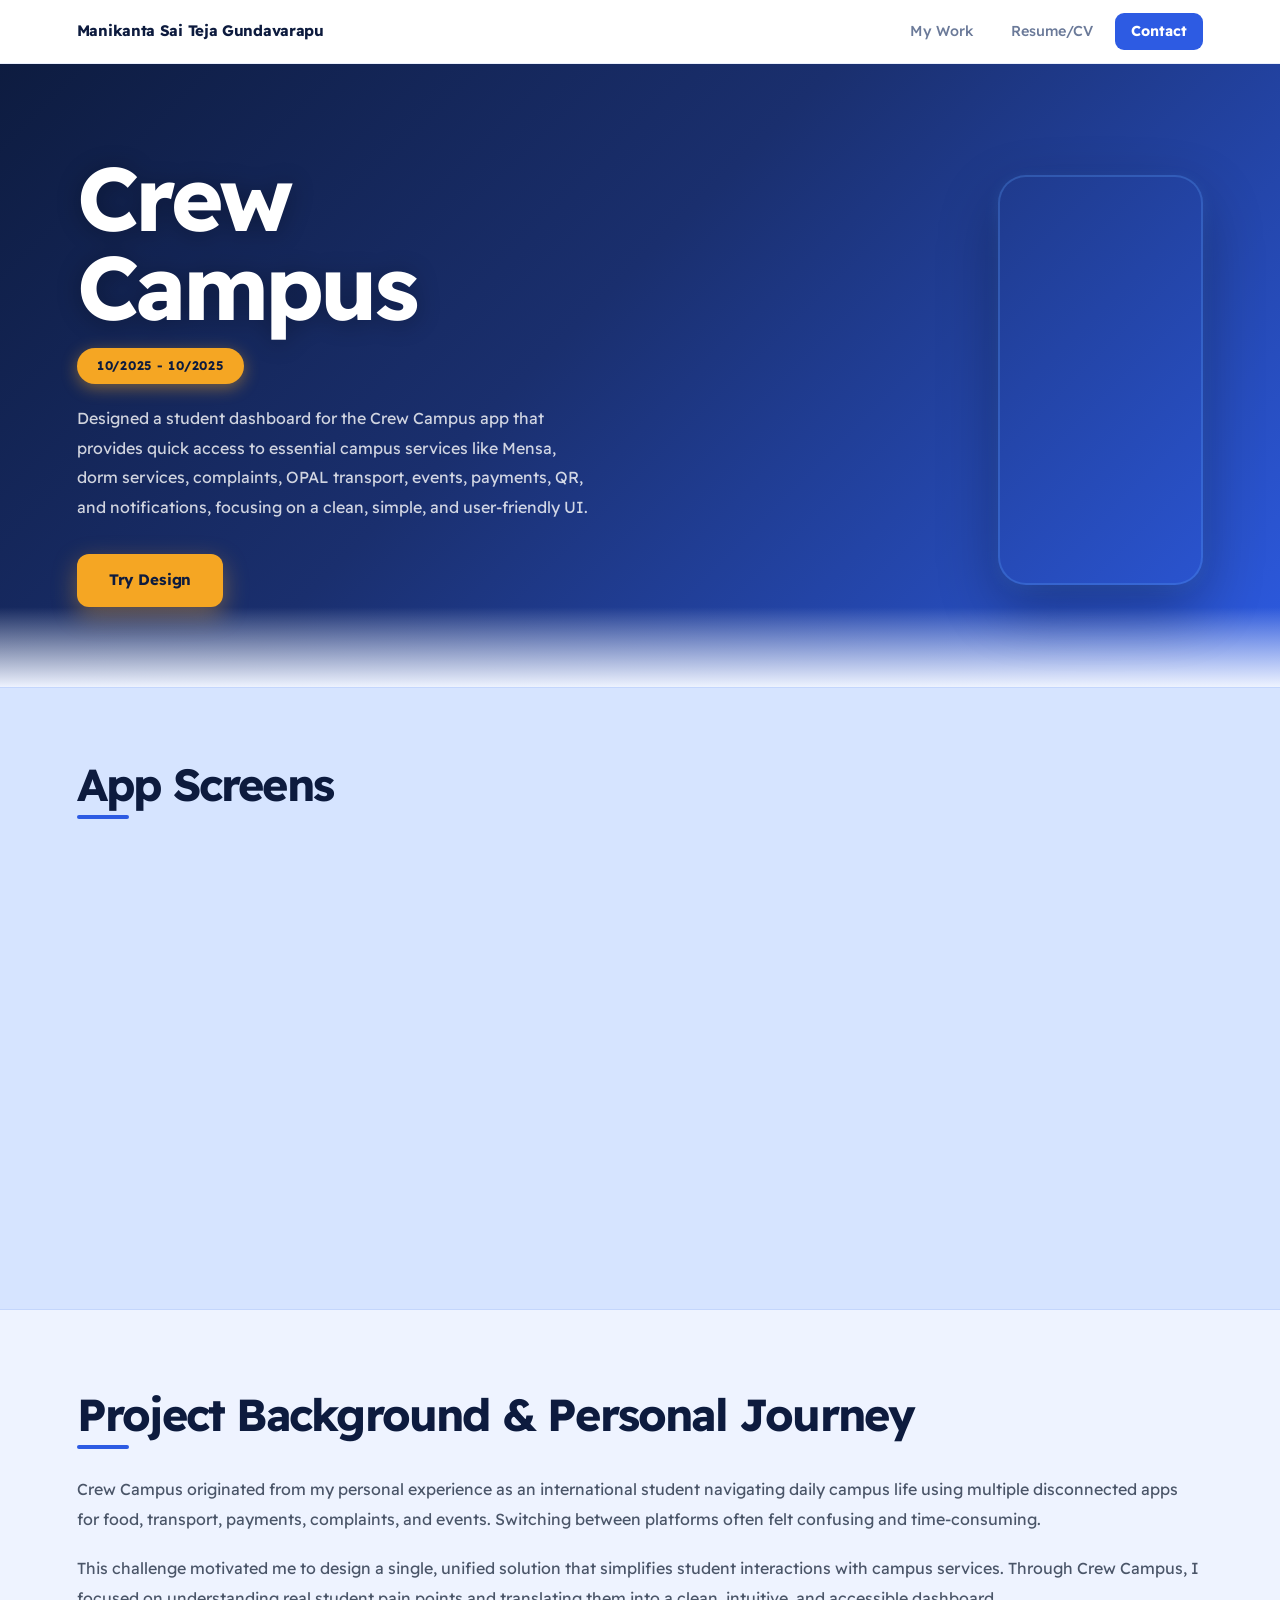
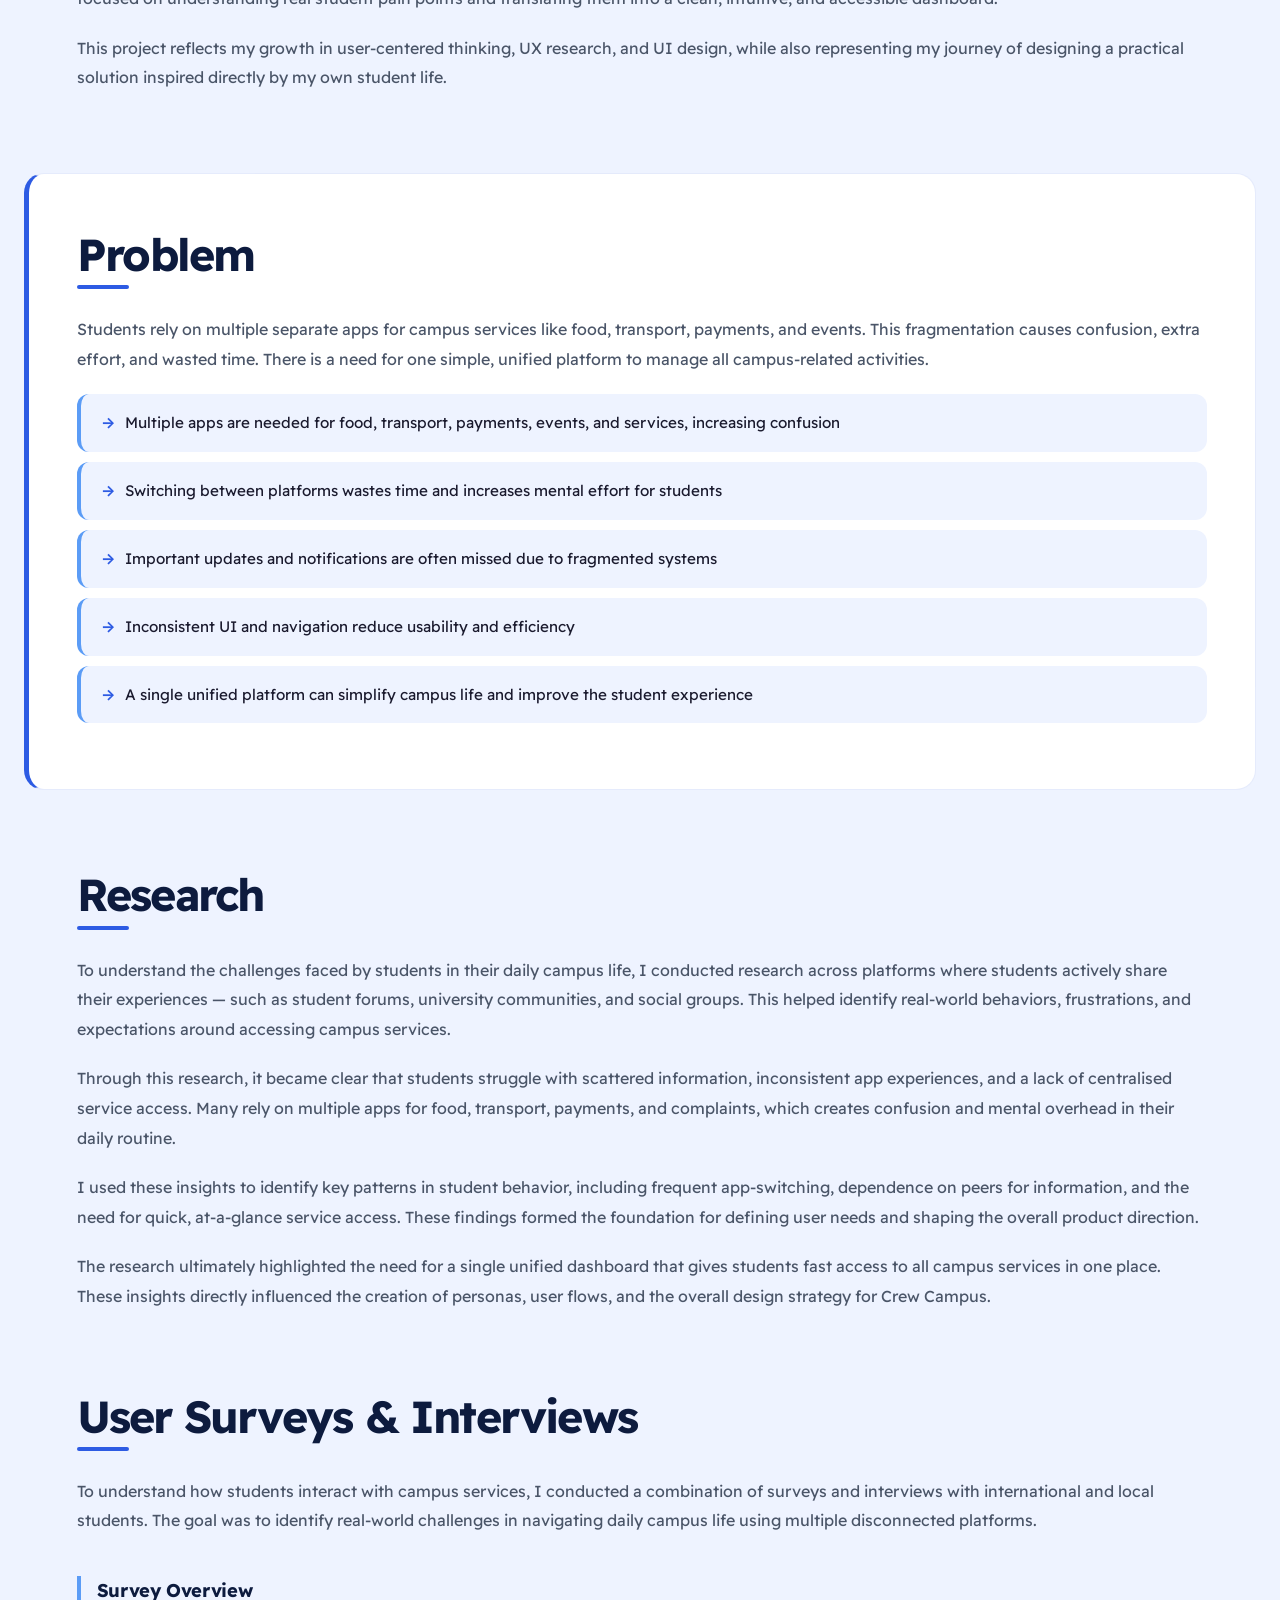
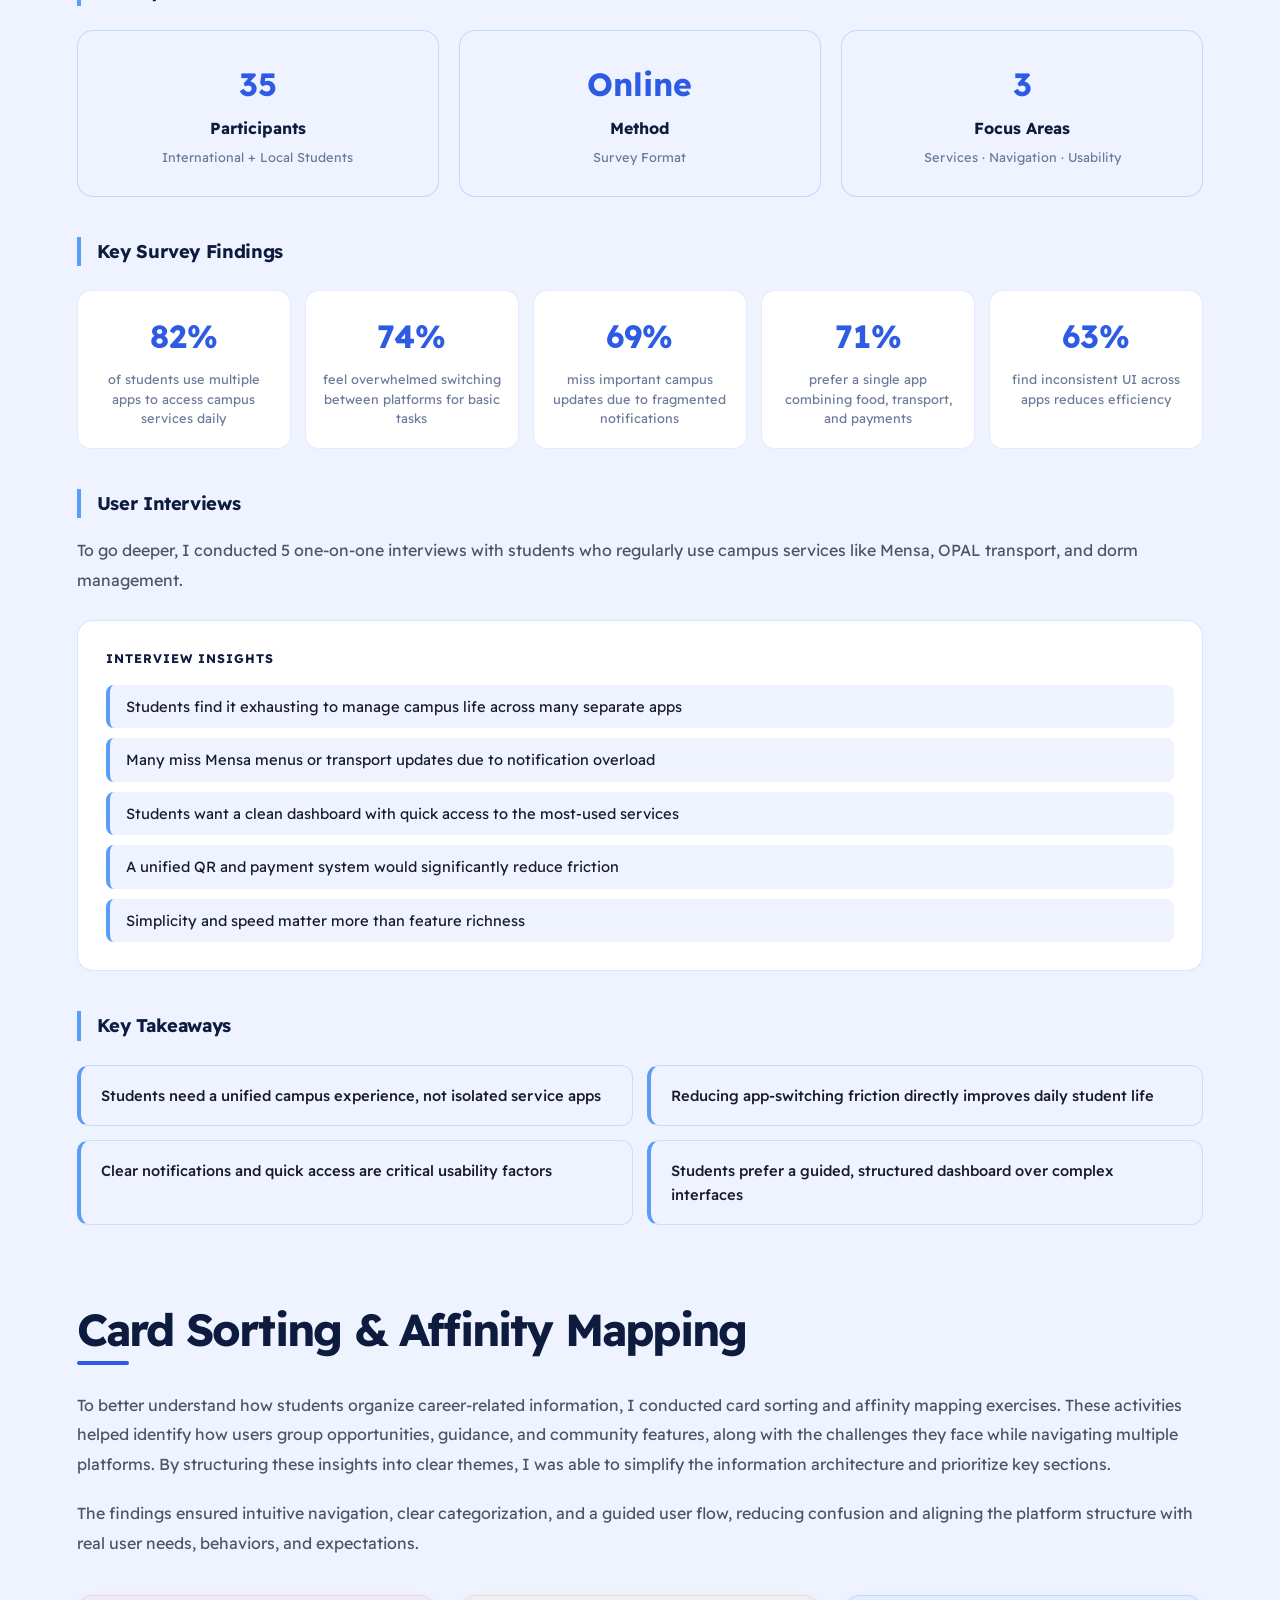
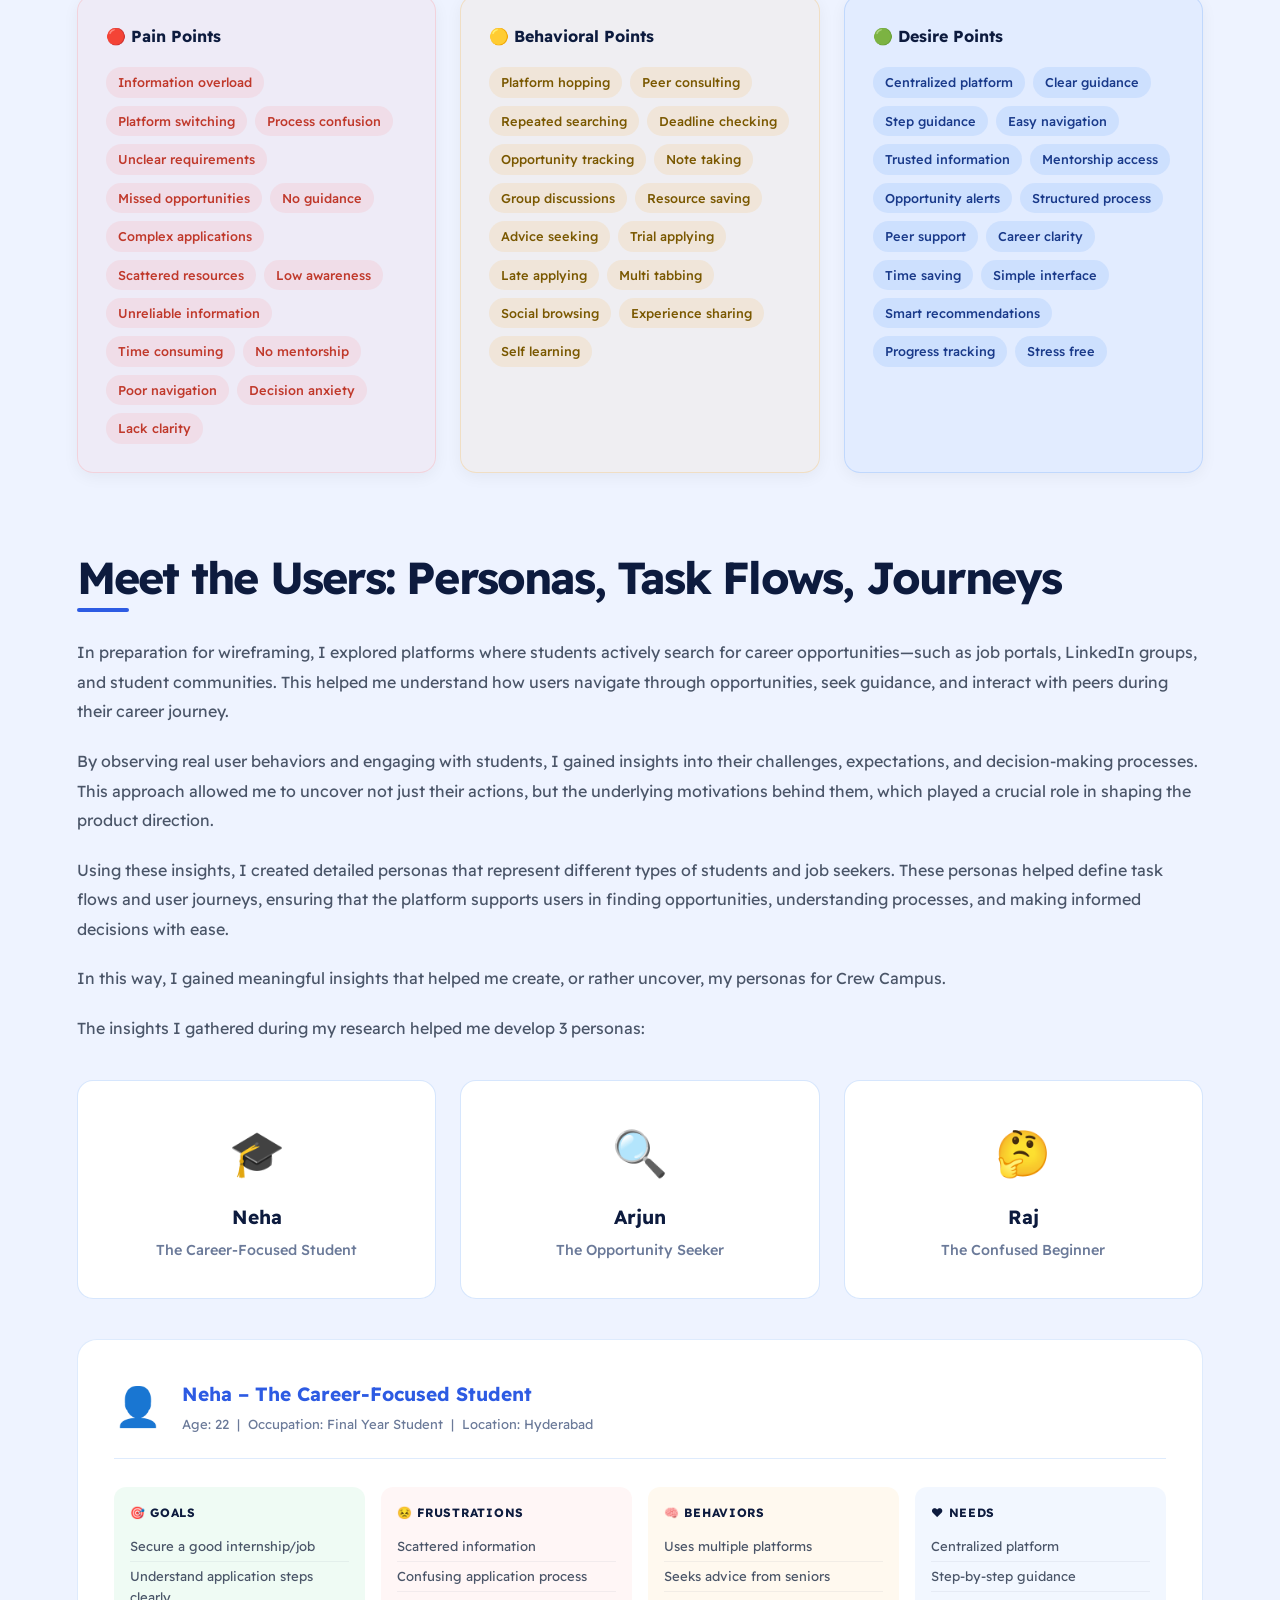
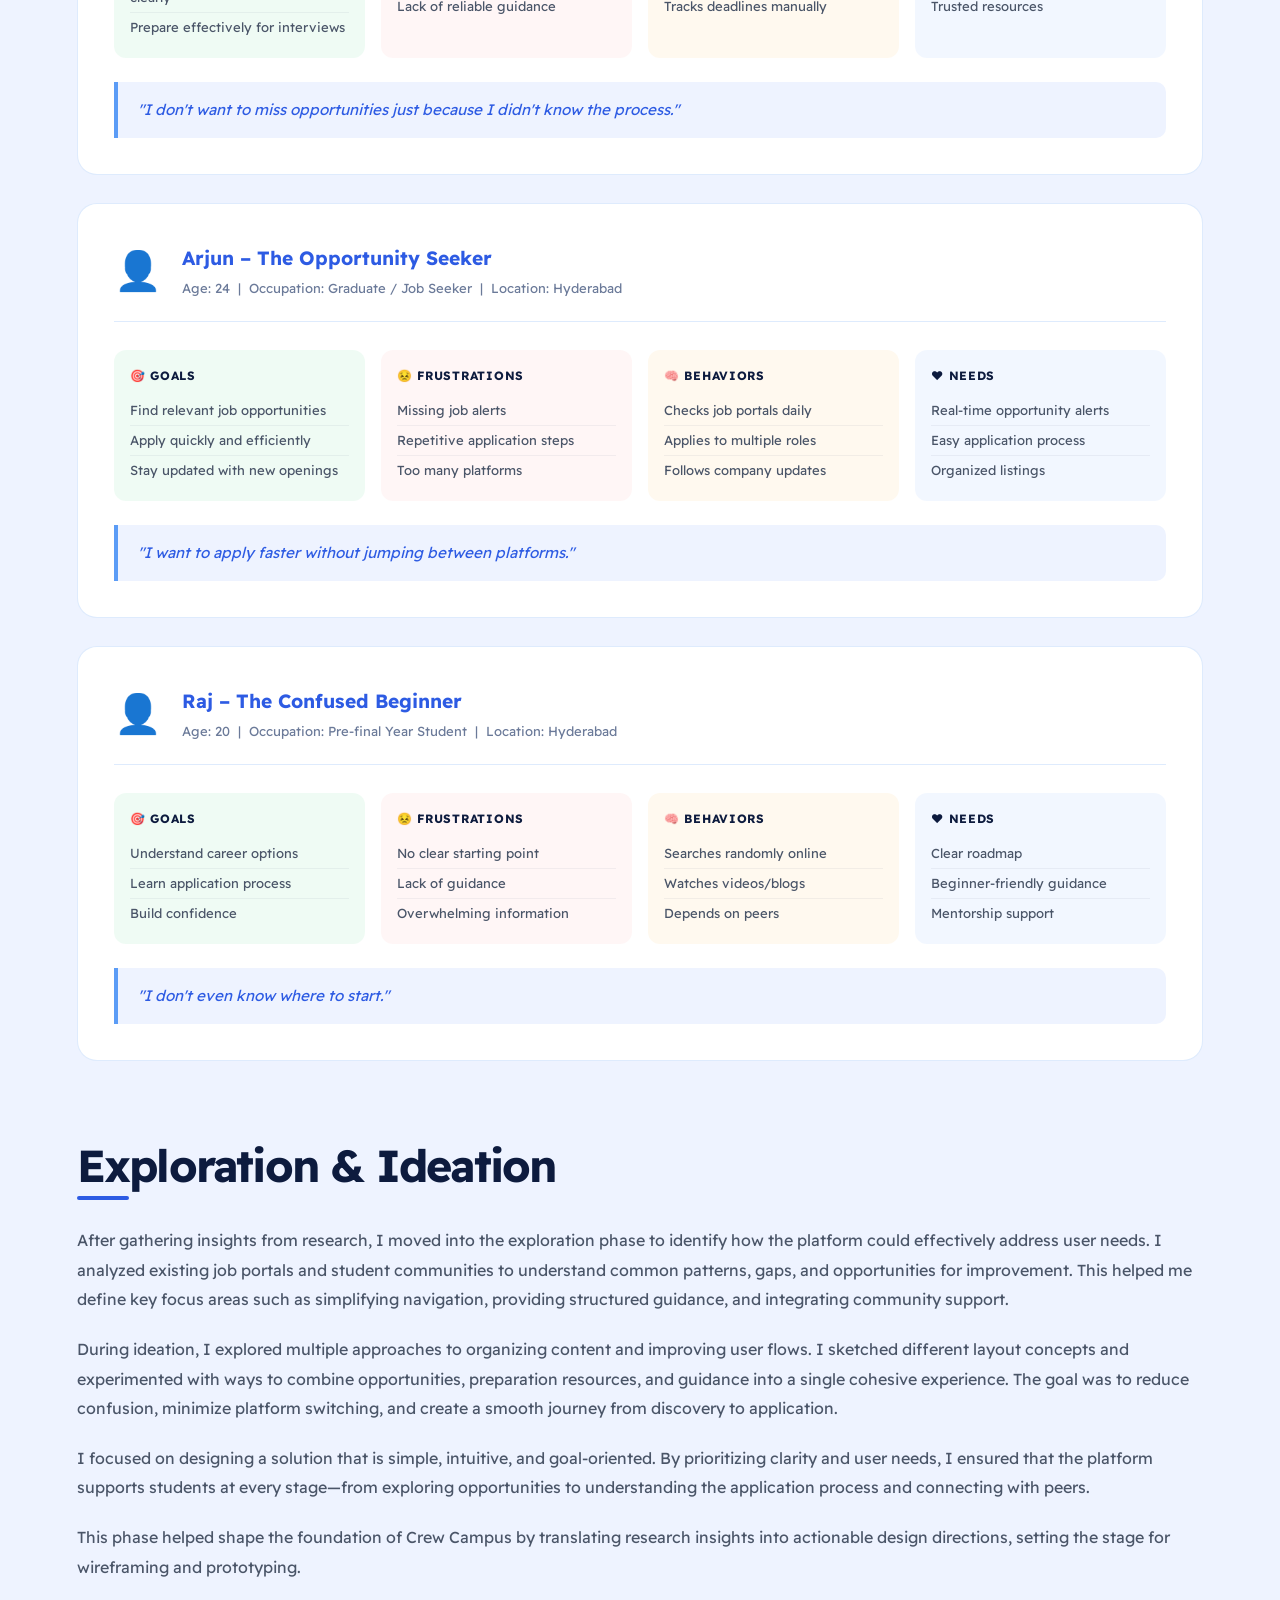
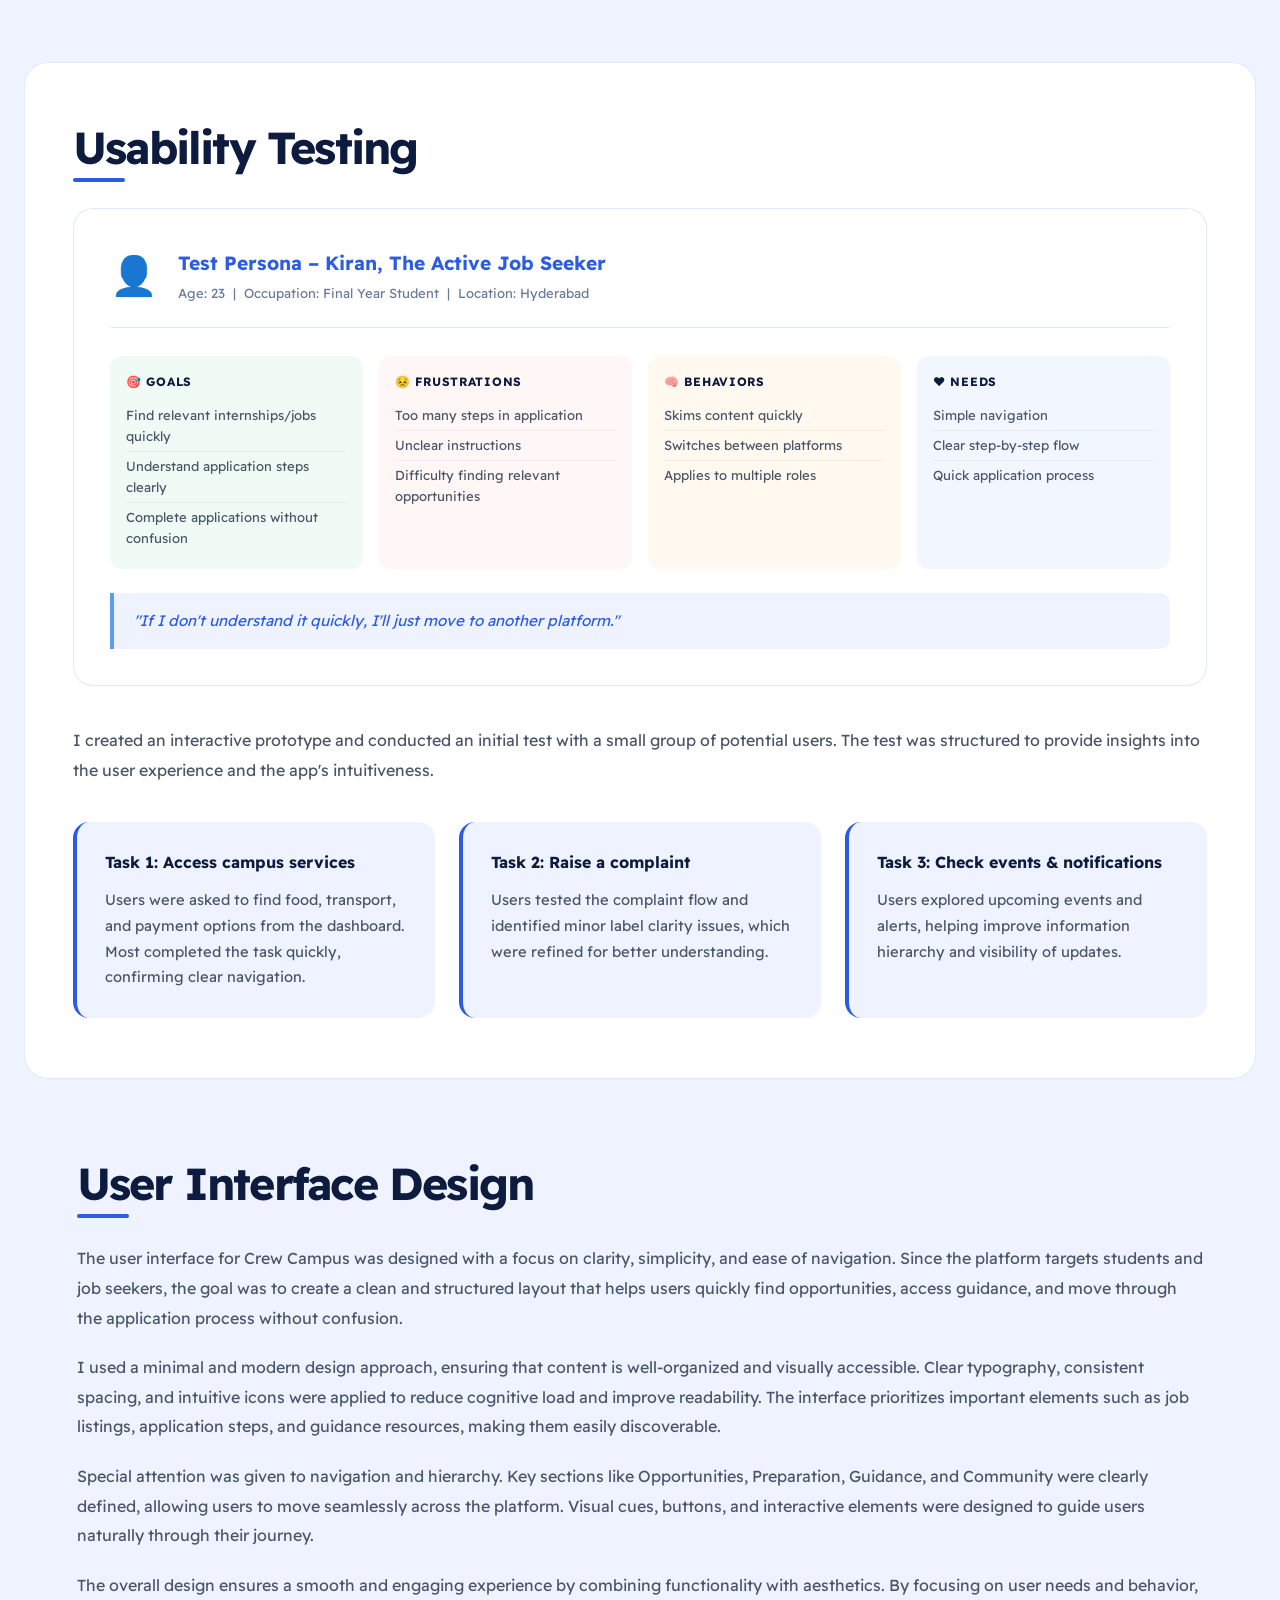
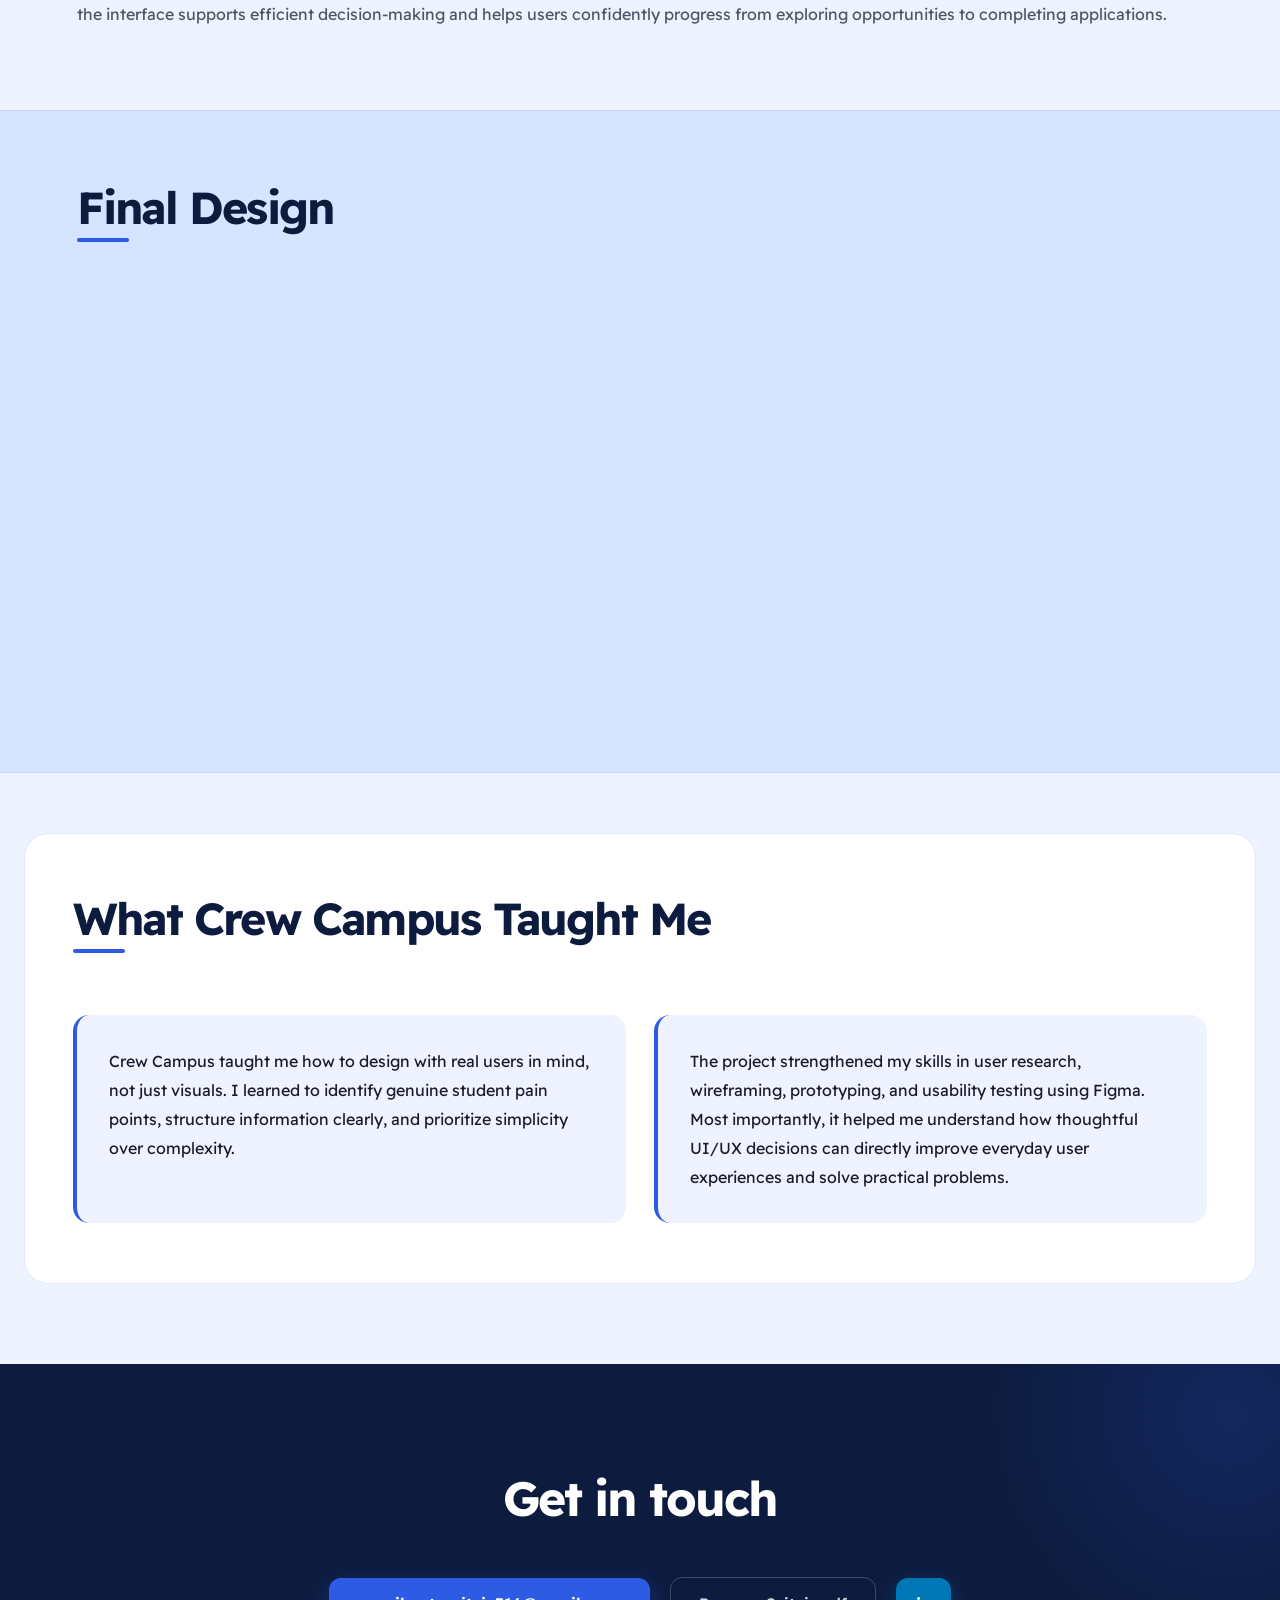
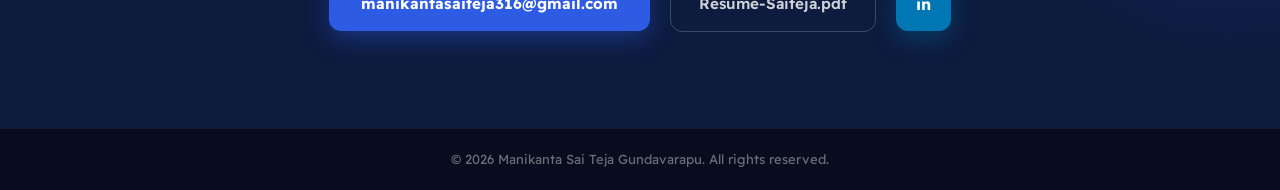
==== commit 3bc3c8df: "fliter changes" ====
--- a/crew-campus/index.html
+++ b/crew-campus/index.html
@@ -1,4 +1,4 @@
-<!DOCTYPE html>
+﻿﻿<!DOCTYPE html>
 <html lang="en">
 <head>
     <meta charset="UTF-8">
@@ -18,7 +18,7 @@
                 <a href="../index.html" class="nav-name">Manikanta Sai Teja Gundavarapu</a>
                 <div class="nav-links">
                     <a href="../index.html" class="nav-item">My Work</a>
-                    <a href="https://drive.google.com/file/d/1WfQl97TthRZkP6kutEcEHhvJuOFtfp_x/view?usp=sharing" target="_blank" rel="noopener" class="nav-item">Resume/CV</a>
+                    <a href="https://drive.google.com/file/d/1EOsmWLs5AZVyM8mzoUxR2hpBrxXuzjCa/view?usp=sharing" target="_blank" rel="noopener" class="nav-item">Resume/CV</a>
                     <a href="../contact-page.html" class="nav-item">Contact</a>
                 </div>
             </div>
@@ -370,7 +370,7 @@
                 <h2 class="contact-title">Get in touch</h2>
                 <div class="contact-info">
                     <a href="mailto:manikantasaiteja316@gmail.com" class="contact-email">manikantasaiteja316@gmail.com</a>
-                    <a href="https://drive.google.com/file/d/1WfQl97TthRZkP6kutEcEHhvJuOFtfp_x/view?usp=sharing" class="contact-resume">Resume-Saiteja.pdf</a>
+                    <a href="https://drive.google.com/file/d/1EOsmWLs5AZVyM8mzoUxR2hpBrxXuzjCa/view?usp=sharing" class="contact-resume">Resume-Saiteja.pdf</a>
                     <a href="https://www.linkedin.com/in/saiteja191" class="linkedin-icon">in</a>
                 </div>
             </div>
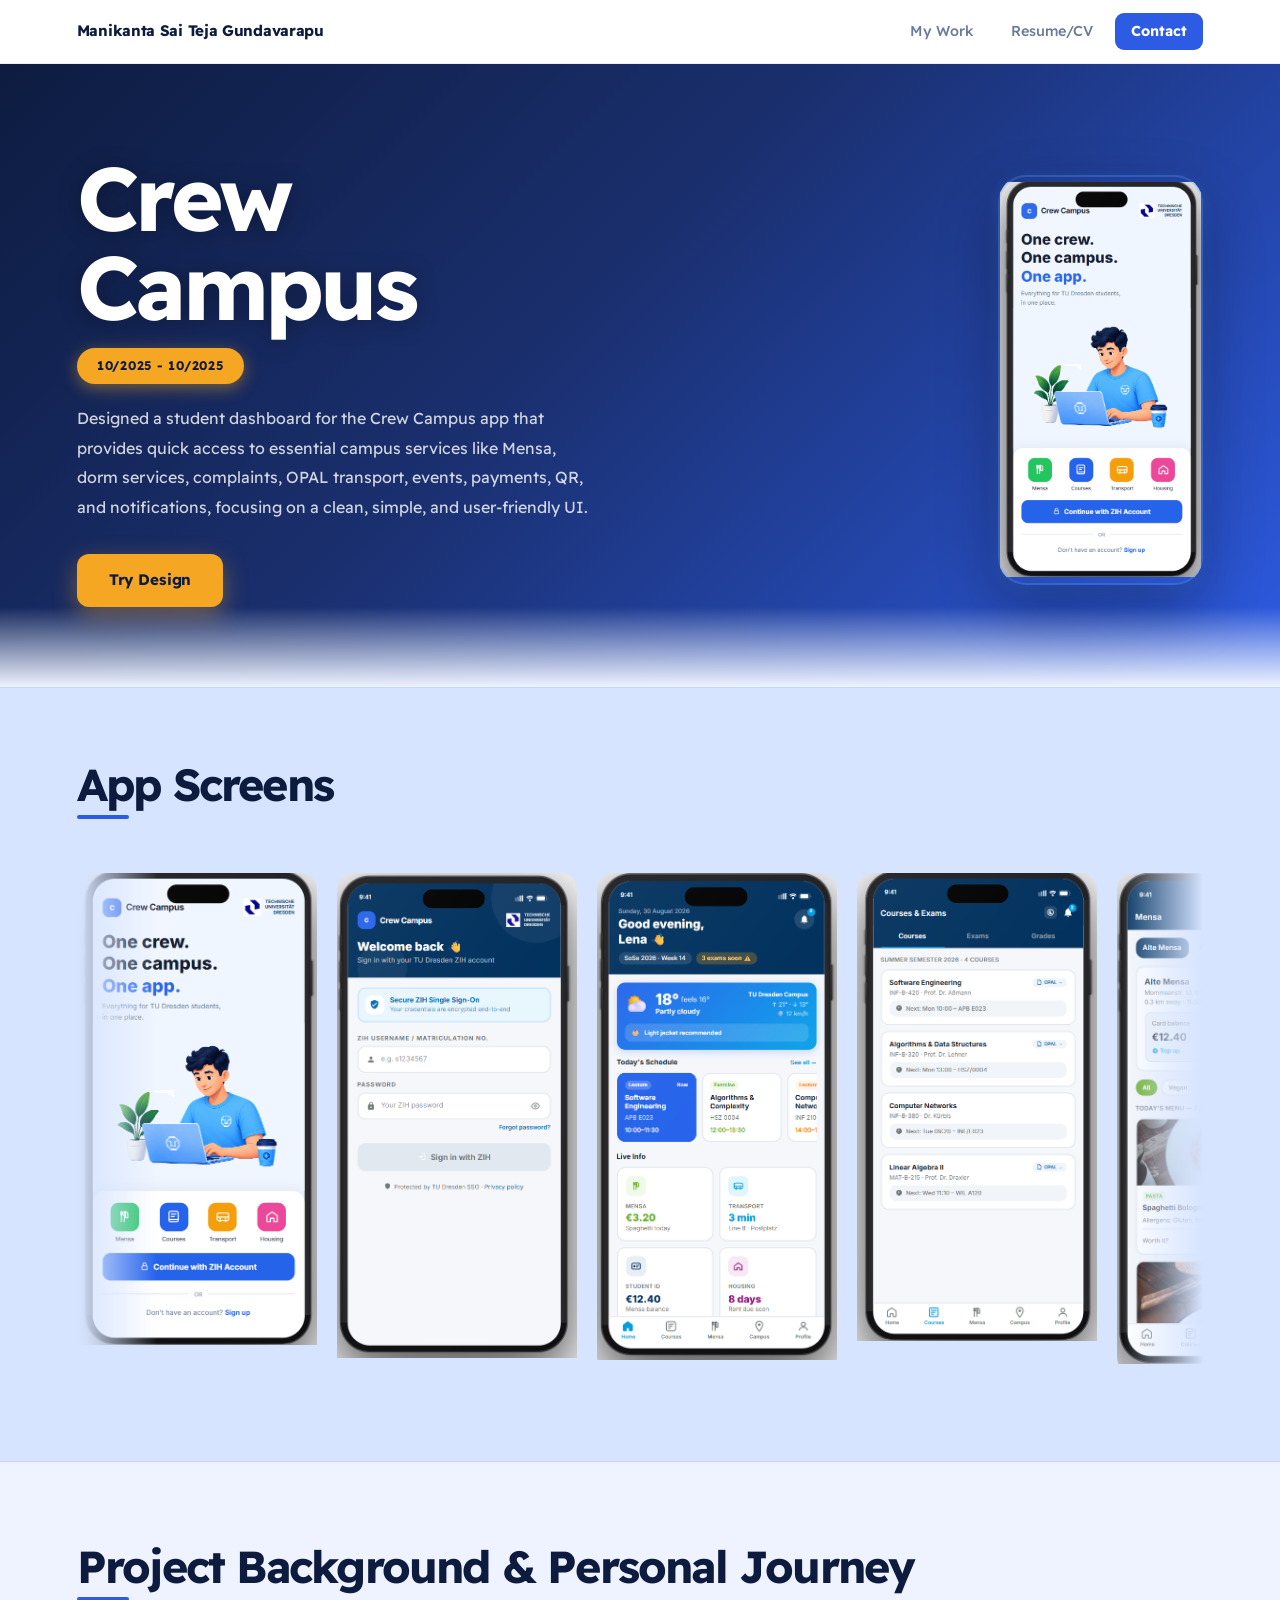
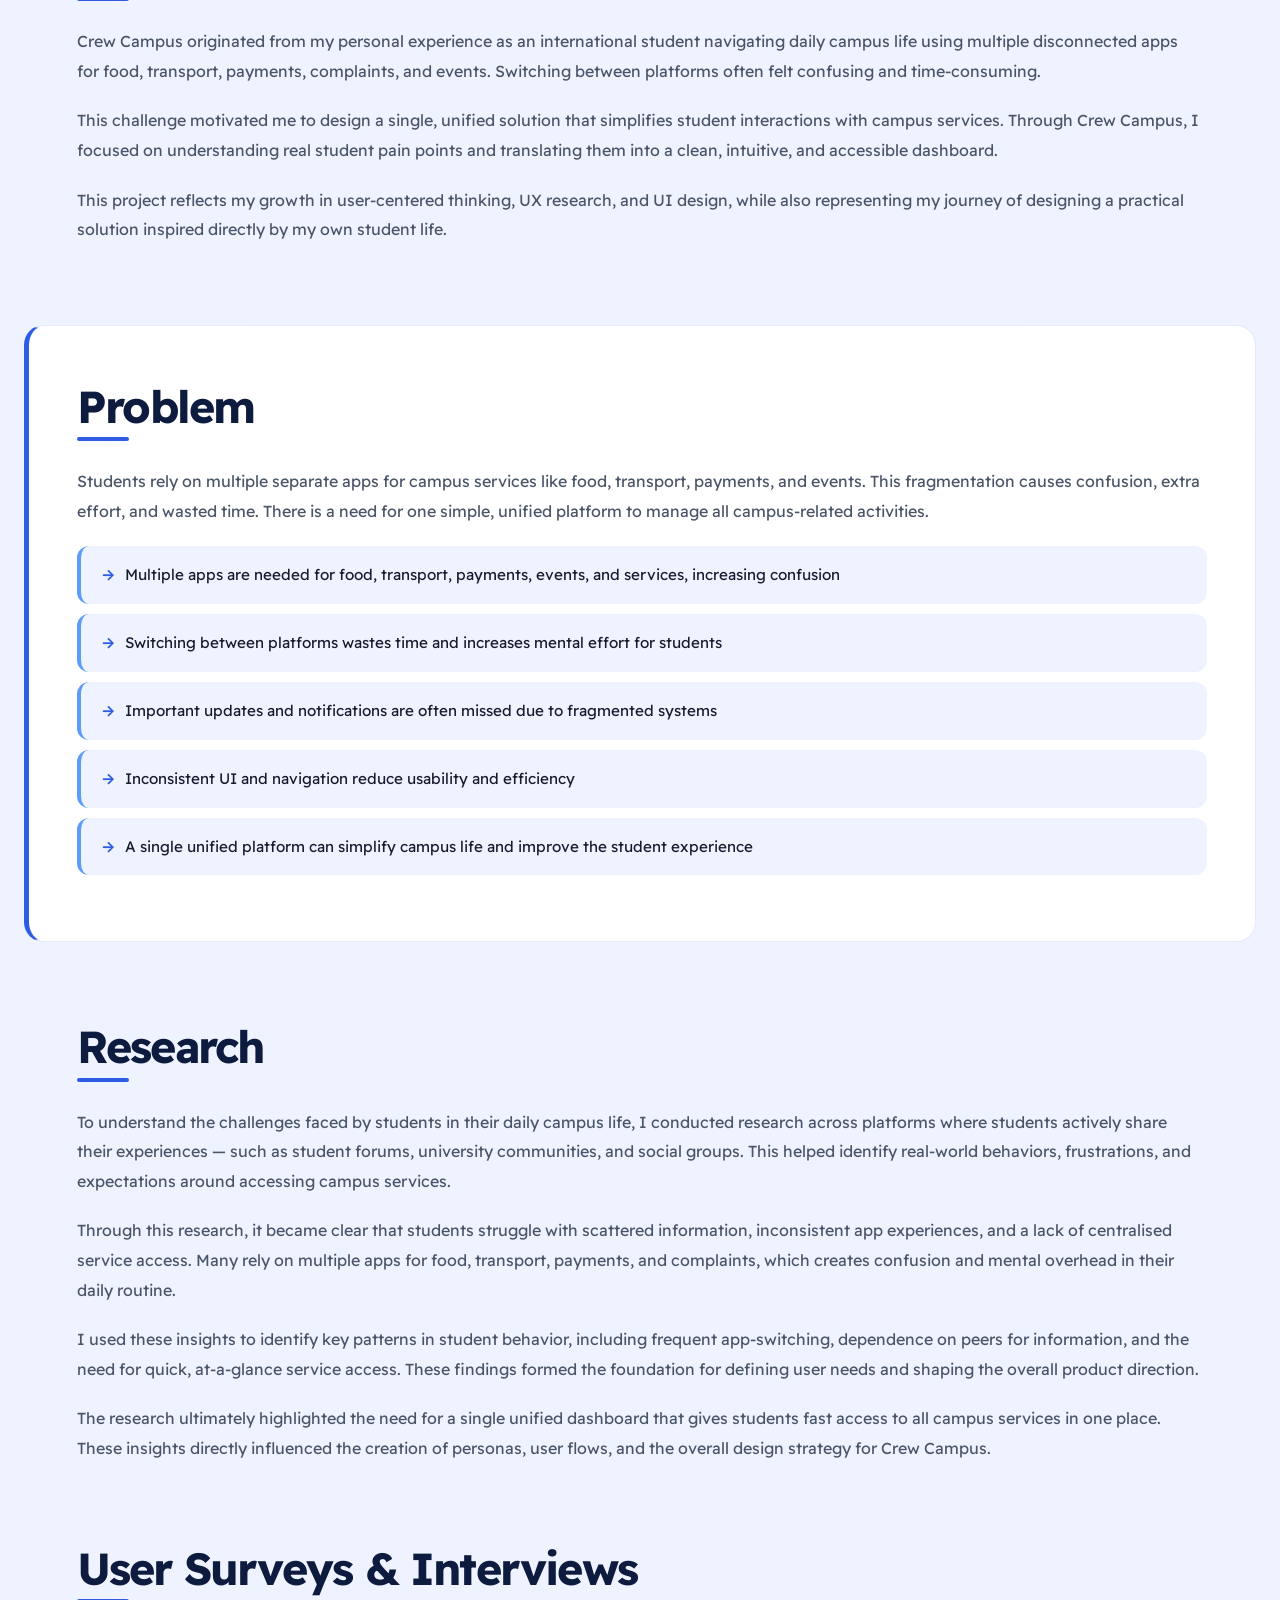
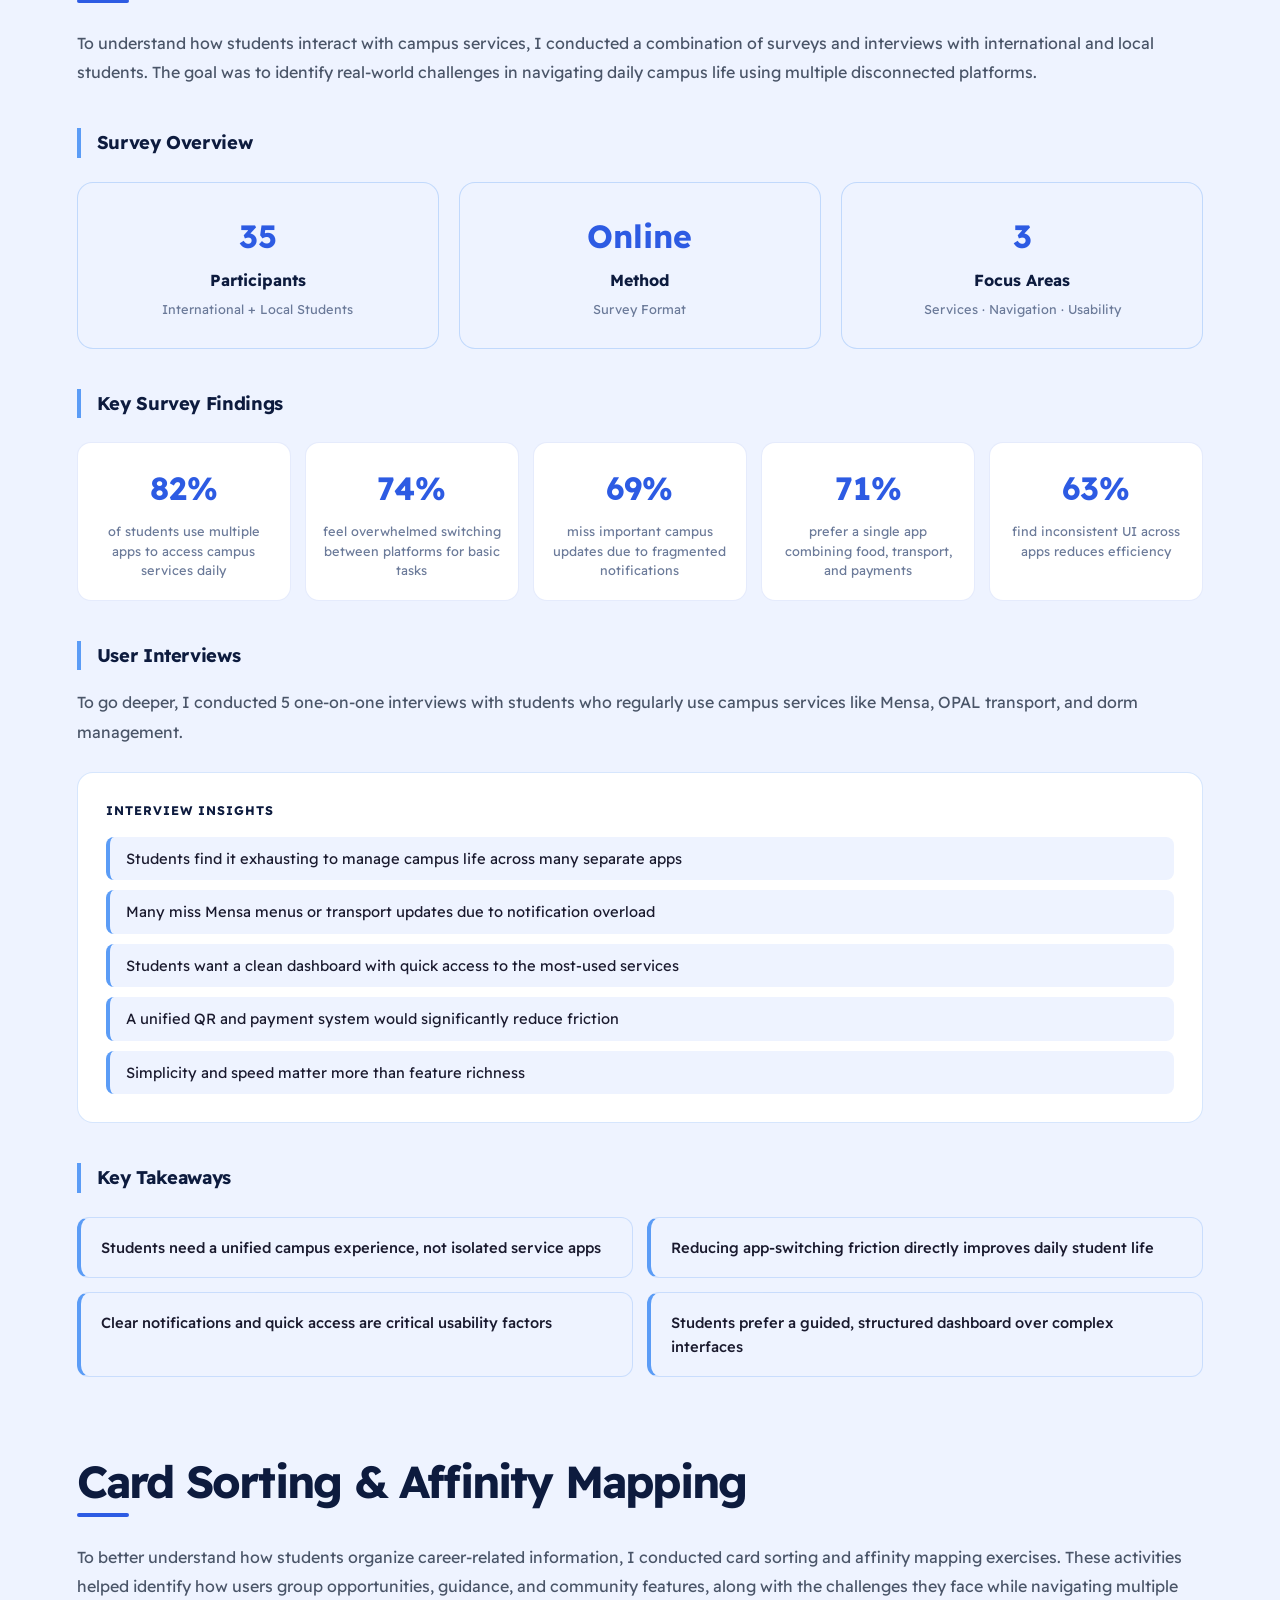
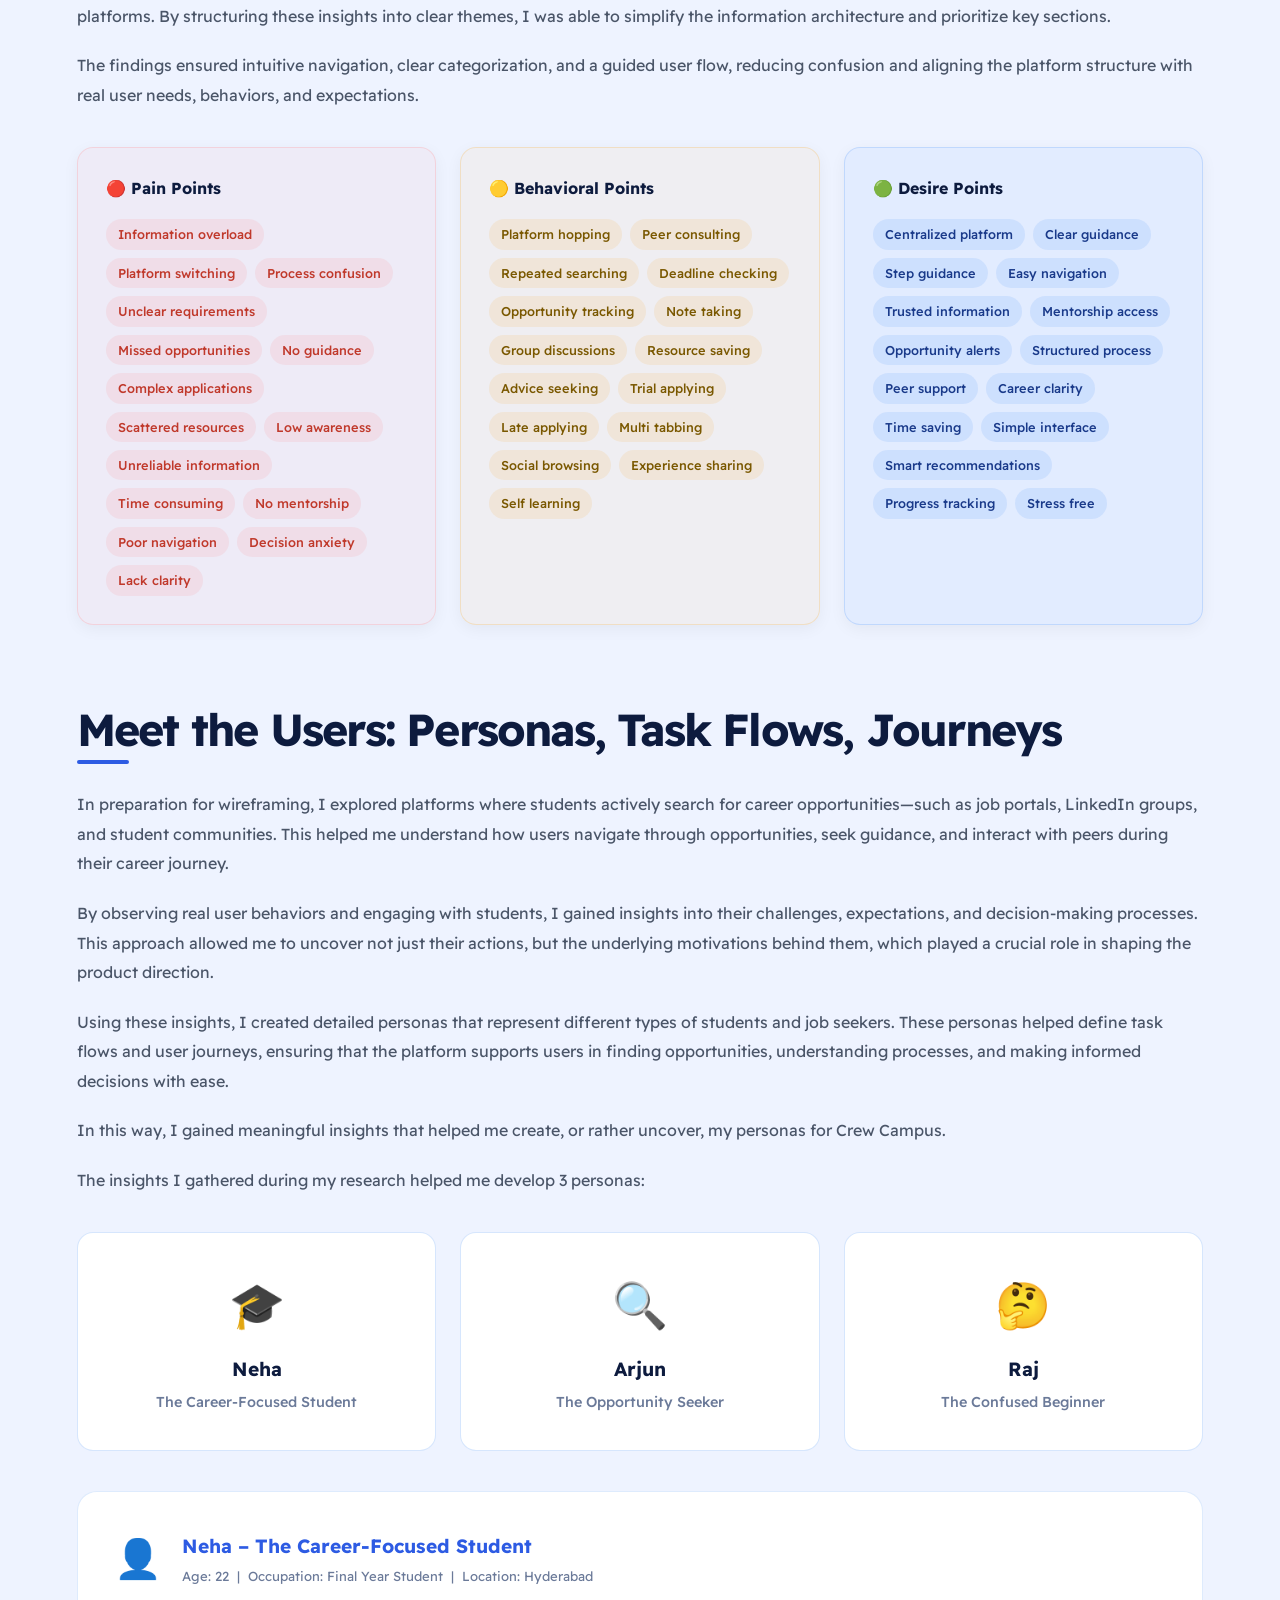
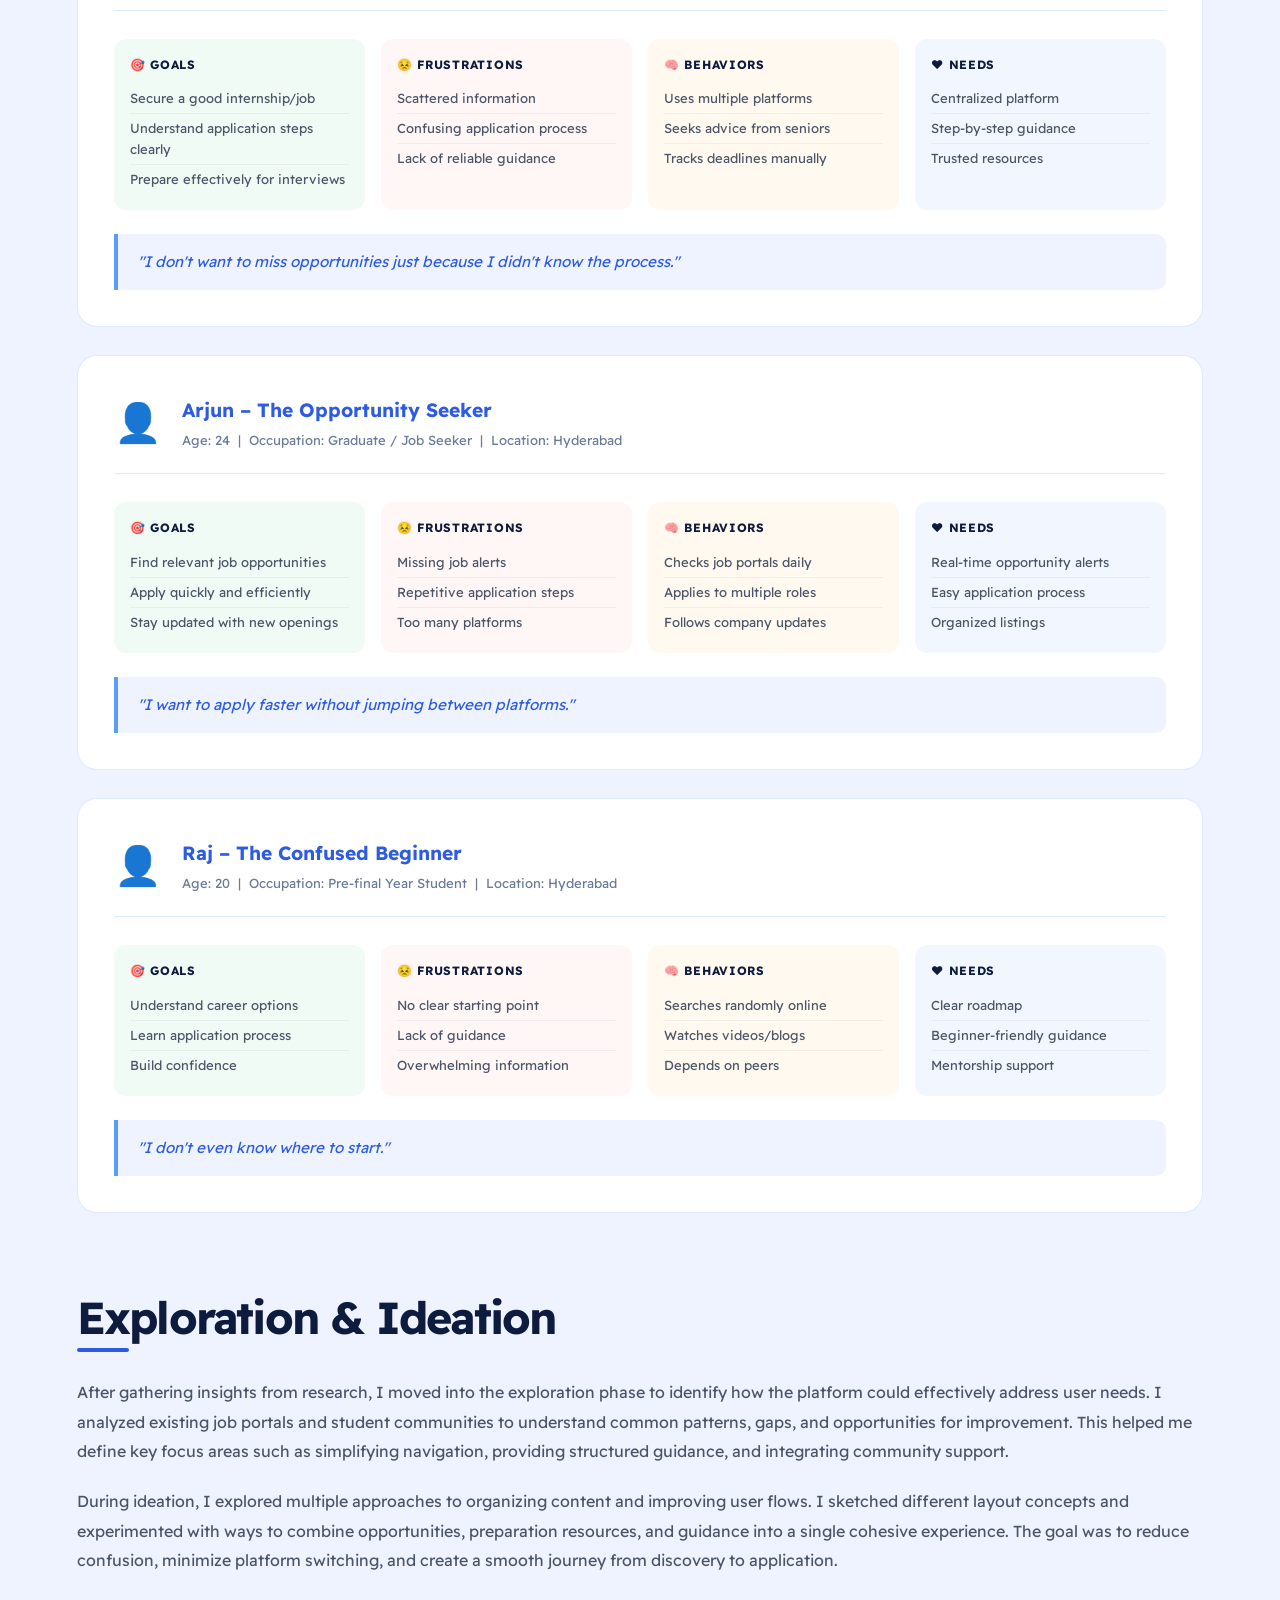
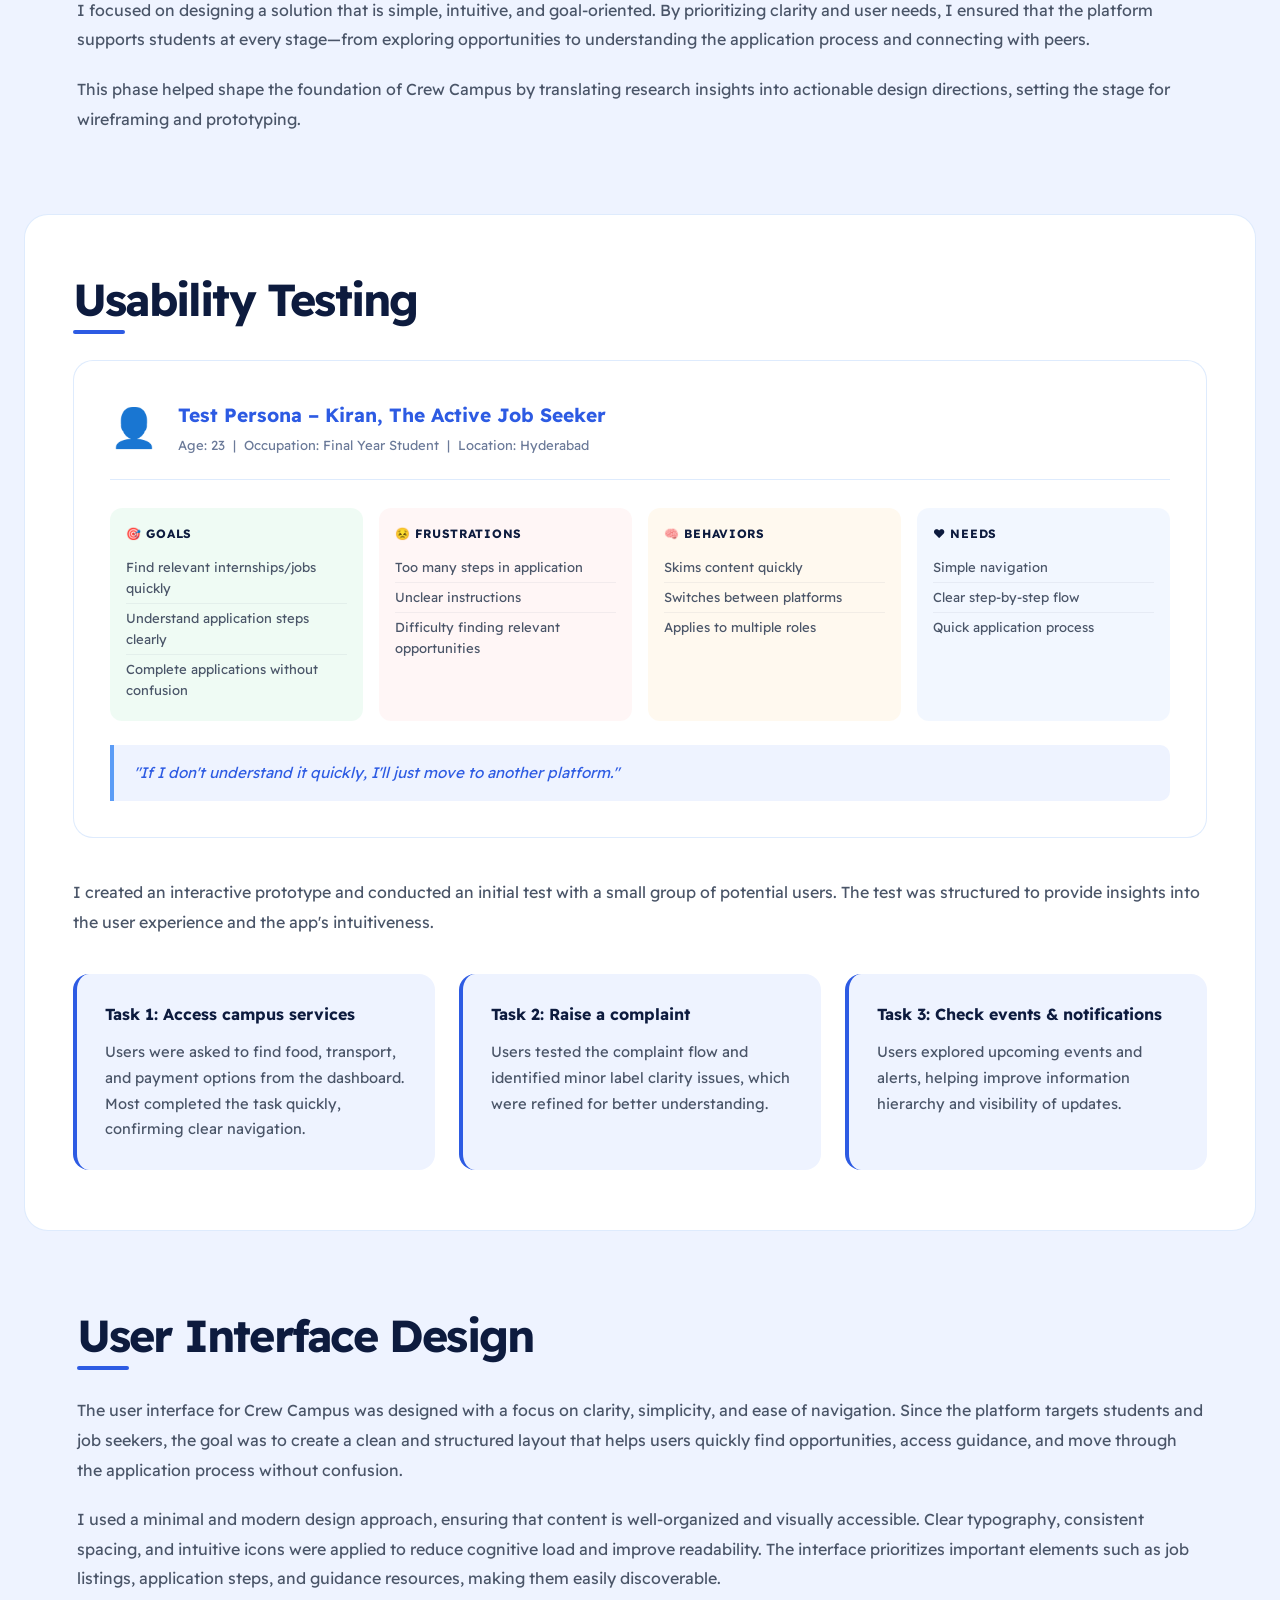
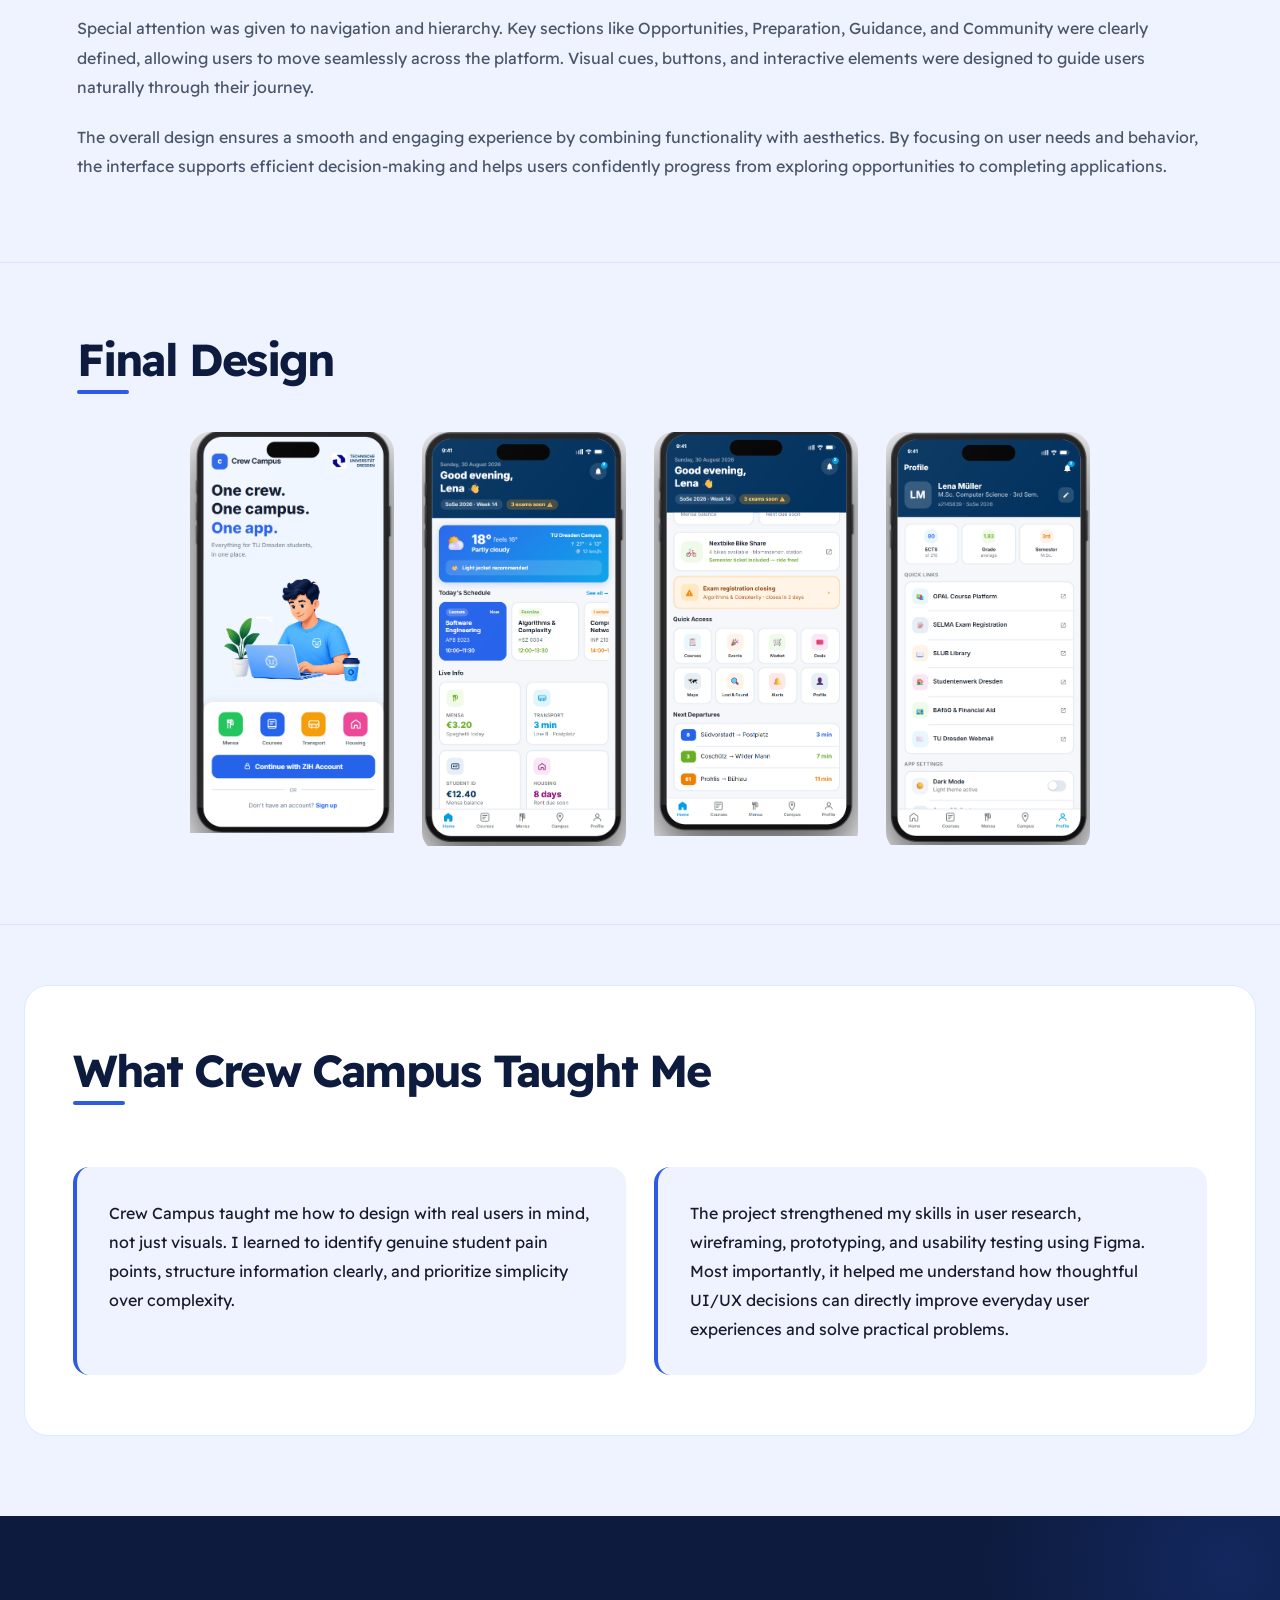
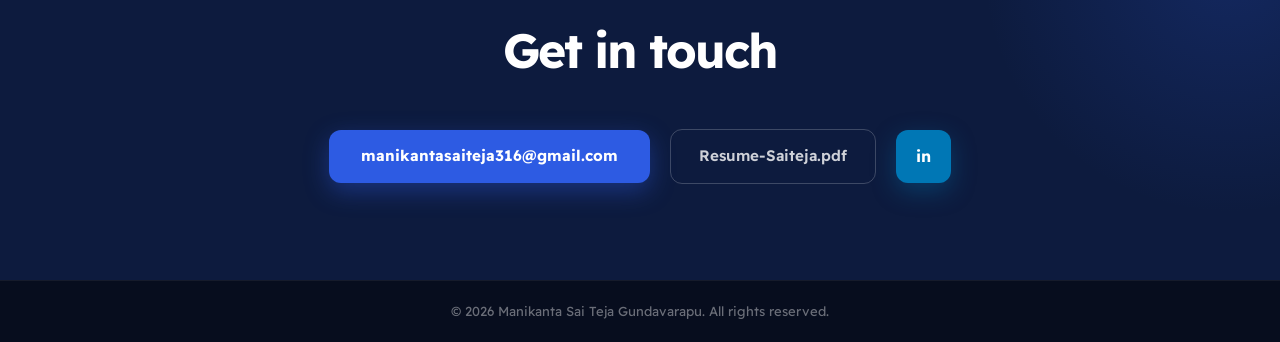
==== commit 655d4a23: "smart water management link change" ====
--- a/crew-campus/index.html
+++ b/crew-campus/index.html
@@ -41,7 +41,7 @@
                     <a href="https://tech-mobile-82986399.figma.site/" target="_blank" class="try-design-button">Try Design</a>
                 </div>
                 <div class="hero-mobile">
-                    <div class="main-mobile-screen"></div>
+                    <div class="main-mobile-screen" style="background-image:url('./images/hero.png.png');"></div>
                 </div>
             </div>
         </section>
@@ -50,15 +50,34 @@
         <section class="mobile-gallery">
             <div class="gallery-inner">
                 <h2 class="section-title">App Screens</h2>
+                <div class="mobile-screens-gallery-wrap">
                 <div class="mobile-screens-grid">
-                <div class="mobile-screen screen-1"></div>
-                <div class="mobile-screen screen-2"></div>
-                <div class="mobile-screen screen-3"></div>
-                <div class="mobile-screen screen-4"></div>
-                <div class="mobile-screen screen-5"></div>
-                <div class="mobile-screen screen-6"></div>
-                <div class="mobile-screen screen-7"></div>
-                <div class="mobile-screen screen-8"></div>
+                <div class="app-screen" style="background-image:url('./images/app1.png.png');"></div>
+                <div class="app-screen" style="background-image:url('./images/app2.png.png');"></div>
+                <div class="app-screen" style="background-image:url('./images/app3.png.png');"></div>
+                <div class="app-screen" style="background-image:url('./images/app4.png.png');"></div>
+                <div class="app-screen" style="background-image:url('./images/app5.png.png');"></div>
+                <div class="app-screen" style="background-image:url('./images/app6.png.png');"></div>
+                <div class="app-screen" style="background-image:url('./images/app7.png.png');"></div>
+                <div class="app-screen" style="background-image:url('./images/app8.png.png');"></div>
+                <div class="app-screen" style="background-image:url('./images/app9.png.png');"></div>
+                <div class="app-screen" style="background-image:url('./images/app10.png.png');"></div>
+                <div class="app-screen" style="background-image:url('./images/app11.png.png');"></div>
+                <div class="app-screen" style="background-image:url('./images/app12.png.png');"></div>
+                <!-- duplicate for seamless loop -->
+                <div class="app-screen" style="background-image:url('./images/app1.png.png');"></div>
+                <div class="app-screen" style="background-image:url('./images/app2.png.png');"></div>
+                <div class="app-screen" style="background-image:url('./images/app3.png.png');"></div>
+                <div class="app-screen" style="background-image:url('./images/app4.png.png');"></div>
+                <div class="app-screen" style="background-image:url('./images/app5.png.png');"></div>
+                <div class="app-screen" style="background-image:url('./images/app6.png.png');"></div>
+                <div class="app-screen" style="background-image:url('./images/app7.png.png');"></div>
+                <div class="app-screen" style="background-image:url('./images/app8.png.png');"></div>
+                <div class="app-screen" style="background-image:url('./images/app9.png.png');"></div>
+                <div class="app-screen" style="background-image:url('./images/app10.png.png');"></div>
+                <div class="app-screen" style="background-image:url('./images/app11.png.png');"></div>
+                <div class="app-screen" style="background-image:url('./images/app12.png.png');"></div>
+            </div>
             </div>
             </div>
         </section>
@@ -343,10 +362,10 @@
             <div class="gallery-inner">
                 <h2 class="section-title">Final Design</h2>
                 <div class="final-screens-grid">
-                    <div class="final-screen final-1"></div>
-                    <div class="final-screen final-2"></div>
-                    <div class="final-screen final-3"></div>
-                    <div class="final-screen final-4"></div>
+                    <div class="final-screen" style="background-image:url('./images/final-1.png.png');"></div>
+                    <div class="final-screen" style="background-image:url('./images/final-2.png.png');"></div>
+                    <div class="final-screen" style="background-image:url('./images/final-3.png.png');"></div>
+                    <div class="final-screen" style="background-image:url('./images/final-4.png.png');"></div>
                 </div>
             </div>
         </section>
--- a/crew-campus/css/main.css
+++ b/crew-campus/css/main.css
@@ -272,24 +272,43 @@
   margin-bottom: 48px;
 }
 .mobile-screens-grid {
-  display: grid;
-  grid-template-columns: repeat(8, 1fr);
+  display: flex;
   gap: 20px;
-  max-width: 1400px;
-  margin: 0 auto;
-}
-.mobile-screen {
-  width: 100%;
-  height: 380px;
+  animation: scrollScreens 40s linear infinite;
+  width: max-content;
+}
+.mobile-screens-gallery-wrap {
+  overflow: hidden;
+  position: relative;
+  padding: 16px 0;
+}
+.mobile-screens-gallery-wrap::before,
+.mobile-screens-gallery-wrap::after {
+  content: '';
+  position: absolute;
+  top: 0; bottom: 0;
+  width: 80px;
+  z-index: 2;
+  pointer-events: none;
+}
+.mobile-screens-gallery-wrap::before { left: 0; background: linear-gradient(90deg, #D6E4FF, transparent); }
+.mobile-screens-gallery-wrap::after  { right: 0; background: linear-gradient(270deg, #D6E4FF, transparent); }
+.mobile-screens-gallery-wrap:hover .mobile-screens-grid { animation-play-state: paused; }
+@keyframes scrollScreens { from{transform:translateX(0);} to{transform:translateX(-50%);} }
+.app-screen {
+  flex: 0 0 240px;
+  height: 500px;
   background-repeat: no-repeat;
   background-position: center top;
   background-size: contain;
+  background-color: transparent;
   border-radius: 16px;
   transition: transform 0.3s ease, box-shadow 0.3s ease;
 }
-.mobile-screen:hover {
-  transform: translateY(-10px);
+.app-screen:hover {
+  transform: translateY(-10px) scale(1.04);
   box-shadow: 0 24px 48px rgba(45,91,227,0.2);
+  animation-play-state: paused;
 }
 .screen-1 { background-image: url("../images/v86_54.png"); }
 .screen-2 { background-image: url("../images/v86_66.png"); }
@@ -574,7 +593,7 @@
 
 /* ── FINAL GALLERY ── */
 .final-gallery {
-  background: #D6E4FF;
+  background: #EEF3FF;
   padding: 72px 6%;
   border-top: 1px solid rgba(45,91,227,0.1);
   border-bottom: 1px solid rgba(45,91,227,0.1);
@@ -592,14 +611,15 @@
   background-repeat: no-repeat;
   background-position: center top;
   background-size: contain;
+  background-color: transparent;
   border-radius: 20px;
   transition: transform 0.3s ease, box-shadow 0.3s ease;
 }
 .final-screen:hover { transform: translateY(-10px); box-shadow: 0 24px 48px rgba(45,91,227,0.2); }
-.final-1 { background-image: url("../images/v92_35.png"); }
-.final-2 { background-image: url("../images/v92_39.png"); }
-.final-3 { background-image: url("../images/v92_41.png"); }
-.final-4 { background-image: url("../images/v92_37.png"); }
+.final-1 { }
+.final-2 { }
+.final-3 { }
+.final-4 { }
 
 /* ── LEARNINGS ── */
 .learnings-section {
@@ -727,8 +747,9 @@
   .hero-mobile             { padding: 0; }
   .main-mobile-screen      { width: 130px; height: 260px; }
   .bg-screen               { display: none; }
-  .mobile-screens-grid     { grid-template-columns: repeat(4, 1fr); }
+  .mobile-screens-grid     { grid-template-columns: repeat(6, 1fr); }
   .mobile-screen           { height: 260px; }
+  .app-screen              { height: 260px; }
   .content-section         { padding: 0 20px; margin: 48px auto; }
   .problem-section,
   .testing-section,
@@ -756,4 +777,5 @@
   .survey-findings-grid { grid-template-columns: repeat(2, 1fr); }
   .mobile-screens-grid  { grid-template-columns: repeat(2, 1fr); }
   .mobile-screen        { height: 200px; }
-}
+  .app-screen           { height: 200px; }
+}
